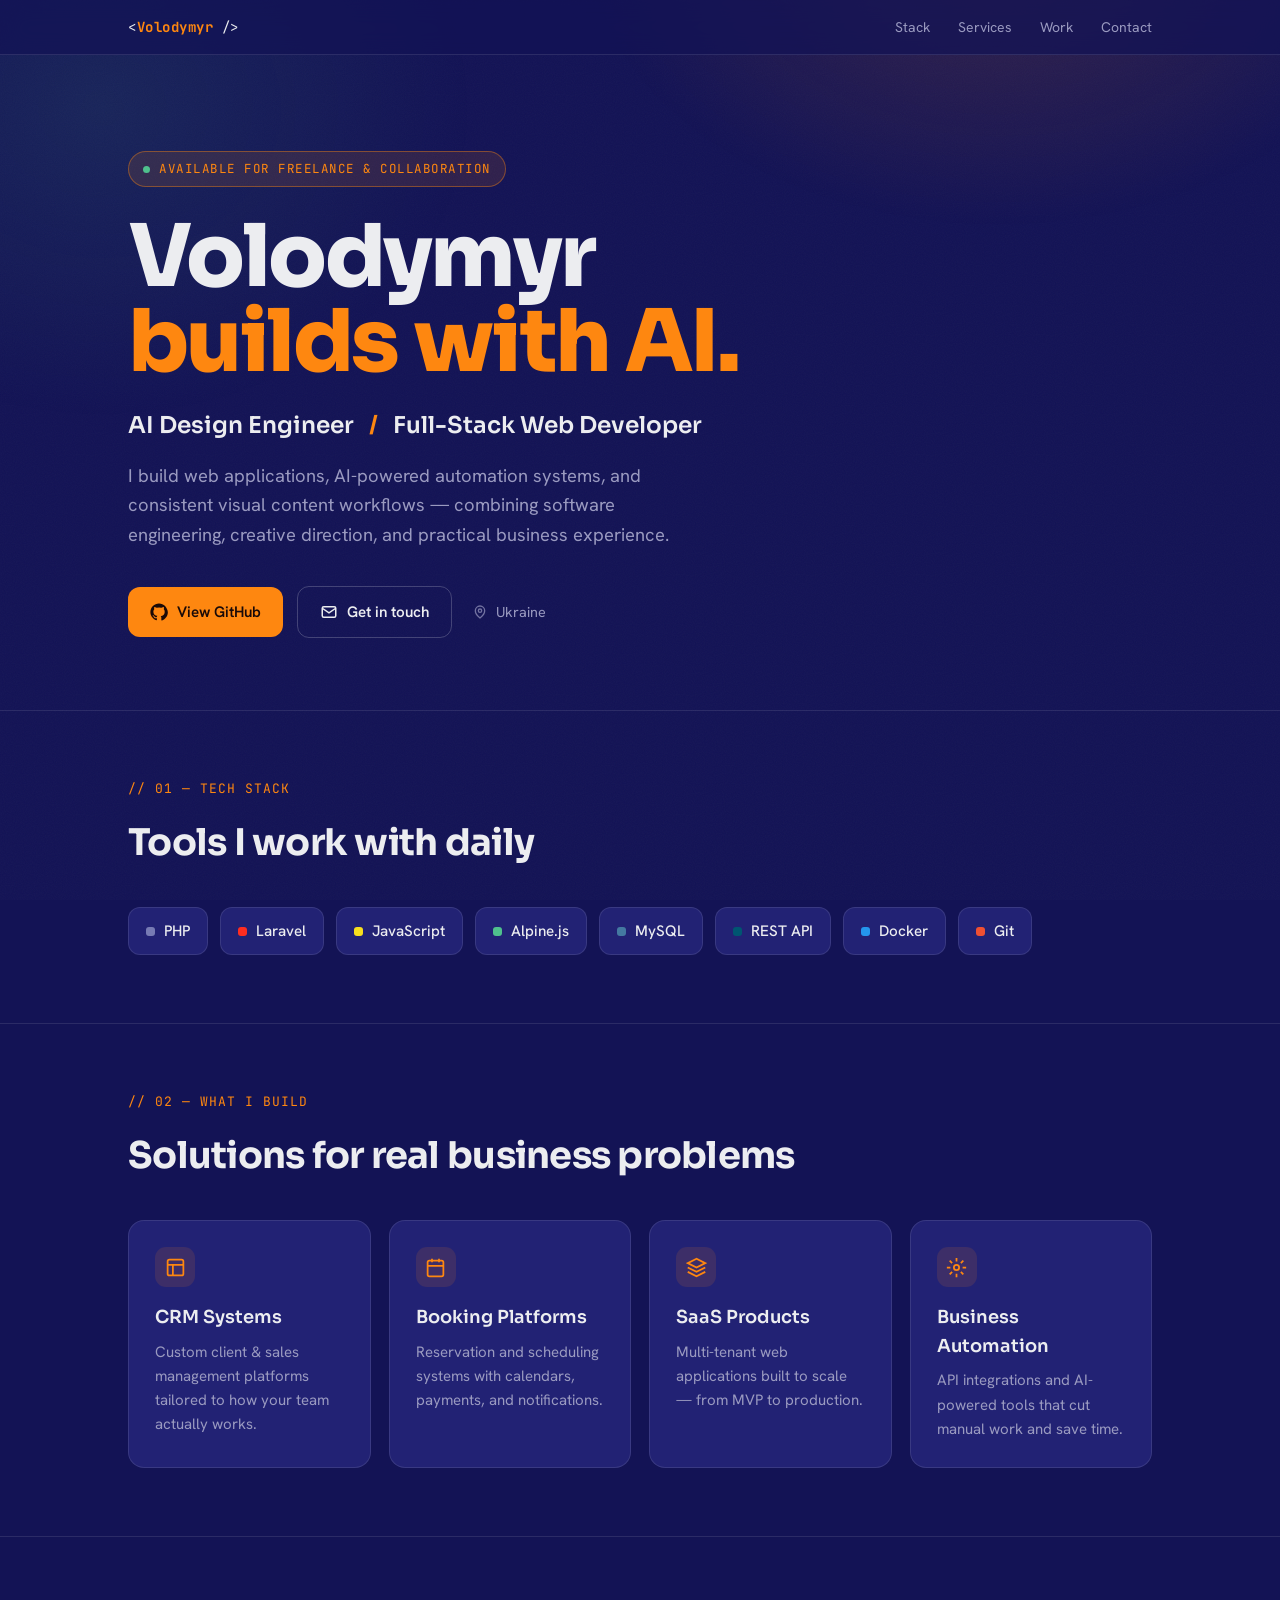
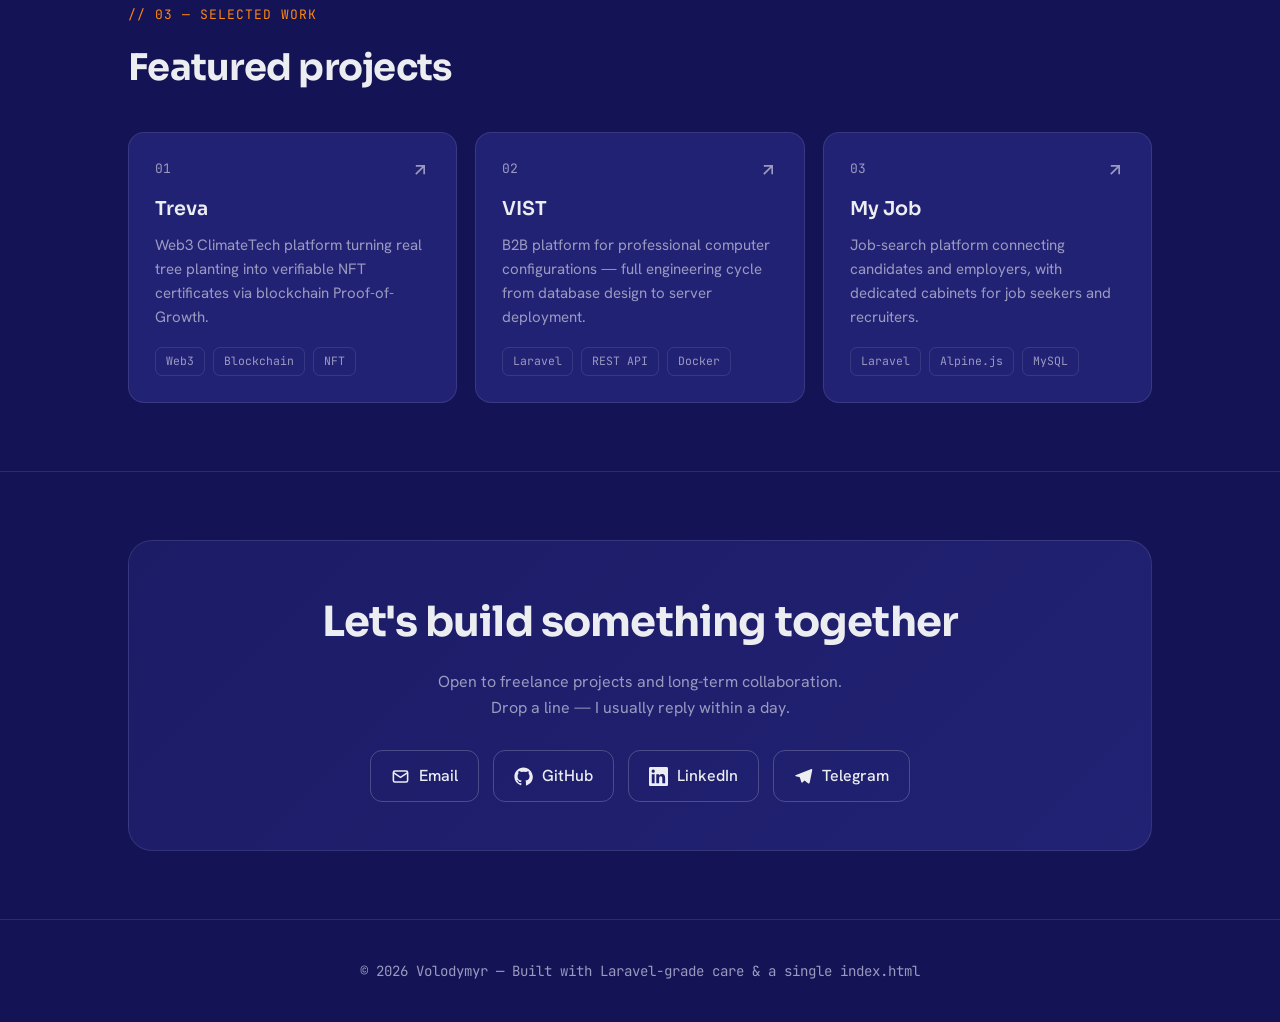
==== index.html @ 8422a194 "fix: replace GitHub and email placeholders in hero CTA Co-Authored-By: Claude Opus 5.5 <noreply@anth" ====
<!DOCTYPE html>
<html lang="en">
<head>
<meta charset="UTF-8" />
<meta name="viewport" content="width=device-width, initial-scale=1.0" />
<meta name='freelancehunt' content='3b744ae8a81d800'>
<title>Volodymyr — Full-Stack Web Developer</title>
<meta name="description" content="Full-Stack Web Developer specializing in Laravel & Alpine.js. I build CRM systems, booking platforms, SaaS products, and business automation tools." />
<link rel="preconnect" href="https://fonts.googleapis.com" />
<link rel="preconnect" href="https://fonts.gstatic.com" crossorigin />
<link href="https://fonts.googleapis.com/css2?family=Sora:wght@400;600;700;800&family=Hanken+Grotesk:wght@400;500;600&family=JetBrains+Mono:wght@400;500&display=swap" rel="stylesheet" />
<style>
  :root{
    --bg:#131355;
    --bg-soft:#1b1b66;
    --surface:#222274;
    --line:rgba(255,255,255,.10);
    --line-strong:rgba(255,255,255,.20);
    --text:#ecedf0;
    --muted:#9a9ac0;
    --accent:#fe8710;
    --accent-soft:rgba(254,135,16,.12);
    --vue:#4fc08d;
    --radius:16px;
    --maxw:1080px;
  }
  *{margin:0;padding:0;box-sizing:border-box}
  html{scroll-behavior:smooth}
  body{
    background:var(--bg);
    color:var(--text);
    font-family:"Hanken Grotesk",sans-serif;
    line-height:1.6;
    -webkit-font-smoothing:antialiased;
    overflow-x:hidden;
  }
  /* atmosphere */
  body::before{
    content:"";
    position:fixed;inset:0;z-index:-2;
    background:
      radial-gradient(700px 500px at 78% -8%, rgba(254,135,16,.16), transparent 60%),
      radial-gradient(620px 520px at 8% 12%, rgba(79,192,141,.10), transparent 60%);
    pointer-events:none;
  }
  body::after{
    content:"";
    position:fixed;inset:0;z-index:-1;opacity:.035;pointer-events:none;
    background-image:url("data:image/svg+xml,%3Csvg xmlns='http://www.w3.org/2000/svg' width='120' height='120'%3E%3Cfilter id='n'%3E%3CfeTurbulence type='fractalNoise' baseFrequency='0.9' numOctaves='3'/%3E%3C/filter%3E%3Crect width='100%25' height='100%25' filter='url(%23n)'/%3E%3C/svg%3E");
  }
  a{color:inherit;text-decoration:none}
  .wrap{max-width:var(--maxw);margin:0 auto;padding:0 28px}
  .mono{font-family:"JetBrains Mono",monospace}

  /* NAV */
  nav{
    position:sticky;top:0;z-index:50;
    backdrop-filter:blur(12px);
    background:rgba(19,19,85,.72);
    border-bottom:1px solid var(--line);
  }
  .nav-inner{display:flex;align-items:center;justify-content:space-between;padding:16px 28px;max-width:var(--maxw);margin:0 auto}
  .logo{font-family:"JetBrains Mono",monospace;font-size:14px;letter-spacing:.5px}
  .logo b{color:var(--accent)}
  .nav-links{display:flex;gap:28px;font-size:14px}
  .nav-links a{color:var(--muted);transition:color .2s}
  .nav-links a:hover{color:var(--text)}
  @media(max-width:640px){.nav-links{display:none}}

  /* HERO */
  header{padding:96px 0 72px;position:relative}
  .eyebrow{
    display:inline-flex;align-items:center;gap:9px;
    font-family:"JetBrains Mono",monospace;font-size:12.5px;letter-spacing:.5px;
    color:var(--accent);background:var(--accent-soft);
    padding:7px 14px;border-radius:100px;border:1px solid rgba(254,135,16,.4);
    margin-bottom:28px;
  }
  .dot{width:7px;height:7px;border-radius:50%;background:var(--vue);box-shadow:0 0 0 0 rgba(79,192,141,.6);animation:pulse 2.2s infinite}
  @keyframes pulse{0%{box-shadow:0 0 0 0 rgba(79,192,141,.5)}70%{box-shadow:0 0 0 9px rgba(79,192,141,0)}100%{box-shadow:0 0 0 0 rgba(79,192,141,0)}}
  h1{
    font-family:"Sora",sans-serif;font-weight:800;
    font-size:clamp(2.8rem,8vw,5.4rem);
    line-height:.98;letter-spacing:-.03em;margin-bottom:22px;
  }
  h1 .accent{color:var(--accent)}
  .role{font-family:"Sora",sans-serif;font-weight:600;font-size:clamp(1.05rem,2.4vw,1.45rem);color:var(--text);margin-bottom:18px}
  .role .sep{color:var(--accent);margin:0 10px}
  .lead{font-size:clamp(1rem,2vw,1.15rem);color:var(--muted);max-width:560px;margin-bottom:36px}
  .cta{display:flex;flex-wrap:wrap;gap:14px;align-items:center}
  .btn{
    display:inline-flex;align-items:center;gap:9px;
    font-weight:600;font-size:.95rem;padding:13px 22px;border-radius:12px;
    transition:transform .18s ease, background .2s, border-color .2s;
  }
  .btn svg{width:18px;height:18px}
  .btn-primary{background:var(--accent);color:#1a0a08}
  .btn-primary:hover{transform:translateY(-2px)}
  .btn-ghost{border:1px solid var(--line-strong);color:var(--text)}
  .btn-ghost:hover{border-color:var(--accent);color:var(--accent);transform:translateY(-2px)}
  .meta-chip{display:inline-flex;align-items:center;gap:8px;color:var(--muted);font-size:.9rem;margin-left:6px}
  .meta-chip svg{width:16px;height:16px;opacity:.7}

  /* SECTIONS */
  section{padding:68px 0;border-top:1px solid var(--line)}
  .sec-label{font-family:"JetBrains Mono",monospace;font-size:13px;color:var(--accent);letter-spacing:1px;margin-bottom:14px}
  .sec-title{font-family:"Sora",sans-serif;font-weight:700;font-size:clamp(1.6rem,4vw,2.3rem);letter-spacing:-.02em;margin-bottom:34px}

  /* STACK */
  .stack{display:flex;flex-wrap:wrap;gap:12px}
  .chip{
    display:inline-flex;align-items:center;gap:9px;
    background:var(--surface);border:1px solid var(--line);
    padding:11px 17px;border-radius:12px;font-size:.95rem;font-weight:500;
    transition:transform .18s, border-color .2s, background .2s;
  }
  .chip:hover{transform:translateY(-3px);border-color:var(--line-strong);background:var(--bg-soft)}
  .chip .swatch{width:9px;height:9px;border-radius:3px}

  /* WHAT I BUILD */
  .grid{display:grid;grid-template-columns:repeat(auto-fit,minmax(240px,1fr));gap:18px}
  .card{
    background:var(--surface);border:1px solid var(--line);border-radius:var(--radius);
    padding:26px;transition:transform .2s, border-color .2s;position:relative;overflow:hidden;
  }
  .card:hover{transform:translateY(-4px);border-color:var(--line-strong)}
  .card .ico{width:40px;height:40px;border-radius:11px;background:var(--accent-soft);display:flex;align-items:center;justify-content:center;margin-bottom:16px}
  .card .ico svg{width:21px;height:21px;color:var(--accent)}
  .card h3{font-family:"Sora",sans-serif;font-size:1.12rem;font-weight:600;margin-bottom:8px}
  .card p{color:var(--muted);font-size:.94rem}

  /* PROJECTS */
  .proj{
    display:block;background:var(--surface);border:1px solid var(--line);
    border-radius:var(--radius);padding:26px;transition:transform .2s,border-color .2s;
  }
  .proj:hover{transform:translateY(-4px);border-color:var(--accent)}
  .proj-top{display:flex;align-items:center;justify-content:space-between;margin-bottom:14px}
  .proj-top .num{font-family:"JetBrains Mono",monospace;font-size:13px;color:var(--muted)}
  .proj-top .arrow{color:var(--muted);transition:color .2s,transform .2s}
  .proj:hover .arrow{color:var(--accent);transform:translate(3px,-3px)}
  .proj h3{font-family:"Sora",sans-serif;font-size:1.2rem;font-weight:600;margin-bottom:8px}
  .proj p{color:var(--muted);font-size:.94rem;margin-bottom:18px}
  .tags{display:flex;flex-wrap:wrap;gap:8px}
  .tag{font-family:"JetBrains Mono",monospace;font-size:11.5px;color:var(--muted);border:1px solid var(--line);padding:4px 10px;border-radius:7px}

  /* CONTACT */
  .contact-box{
    background:linear-gradient(135deg,var(--bg-soft),var(--surface));
    border:1px solid var(--line);border-radius:24px;padding:48px;text-align:center;
  }
  .contact-box h2{font-family:"Sora",sans-serif;font-weight:700;font-size:clamp(1.6rem,5vw,2.6rem);letter-spacing:-.02em;margin-bottom:14px}
  .contact-box p{color:var(--muted);max-width:440px;margin:0 auto 30px}
  .socials{display:flex;flex-wrap:wrap;gap:14px;justify-content:center}
  .soc{
    display:inline-flex;align-items:center;gap:9px;
    border:1px solid var(--line-strong);padding:12px 20px;border-radius:12px;
    font-weight:500;transition:transform .18s,border-color .2s,color .2s;
  }
  .soc svg{width:19px;height:19px}
  .soc:hover{transform:translateY(-2px);border-color:var(--accent);color:var(--accent)}

  footer{padding:40px 0;border-top:1px solid var(--line);text-align:center;color:var(--muted);font-size:.88rem}
  footer .mono{color:var(--muted)}

  /* reveal animation */
  .reveal{opacity:0;transform:translateY(22px);animation:rise .7s cubic-bezier(.2,.7,.2,1) forwards}
  @keyframes rise{to{opacity:1;transform:none}}
  .d1{animation-delay:.05s}.d2{animation-delay:.15s}.d3{animation-delay:.25s}.d4{animation-delay:.35s}.d5{animation-delay:.45s}.d6{animation-delay:.55s}
</style>
</head>
<body>

<nav>
  <div class="nav-inner">
    <a href="#" class="logo">&lt;<b>Volodymyr</b> /&gt;</a>
    <div class="nav-links">
      <a href="#stack">Stack</a>
      <a href="#build">Services</a>
      <a href="#work">Work</a>
      <a href="#contact">Contact</a>
    </div>
  </div>
</nav>

<header>
  <div class="wrap">
    <span class="eyebrow reveal d1"><span class="dot"></span> AVAILABLE FOR FREELANCE & COLLABORATION</span>
    <h1 class="reveal d2">Volodymyr<br><span class="accent">builds with AI.</span></h1>
    <p class="role reveal d3">AI Design Engineer <span class="sep">/</span> Full-Stack Web Developer</p>
    <p class="lead reveal d4">I build web applications, AI-powered automation systems, and consistent visual content workflows — combining software engineering, creative direction, and practical business experience.</p>
    <div class="cta reveal d5">
      <a href="https://github.com/vsukhovoi" class="btn btn-primary" target="_blank" rel="noopener">
        <svg viewBox="0 0 24 24" fill="currentColor"><path d="M12 .5C5.7.5.5 5.7.5 12c0 5.1 3.3 9.4 7.9 10.9.6.1.8-.2.8-.6v-2c-3.2.7-3.9-1.4-3.9-1.4-.5-1.3-1.3-1.7-1.3-1.7-1.1-.7.1-.7.1-.7 1.1.1 1.7 1.2 1.7 1.2 1 1.8 2.7 1.3 3.3 1 .1-.7.4-1.3.7-1.6-2.6-.3-5.3-1.3-5.3-5.7 0-1.3.5-2.3 1.2-3.1-.1-.3-.5-1.5.1-3.1 0 0 1-.3 3.3 1.2a11.4 11.4 0 0 1 6 0C17.3 5 18.3 5.3 18.3 5.3c.6 1.6.2 2.8.1 3.1.8.8 1.2 1.8 1.2 3.1 0 4.4-2.7 5.4-5.3 5.7.4.4.8 1.1.8 2.2v3.3c0 .4.2.7.8.6 4.6-1.5 7.9-5.8 7.9-10.9C23.5 5.7 18.3.5 12 .5z"/></svg>
        View GitHub
      </a>
      <a href="mailto:volodymyrsukhovoi@gmail.com" class="btn btn-ghost">
        <svg viewBox="0 0 24 24" fill="none" stroke="currentColor" stroke-width="2"><rect x="3" y="5" width="18" height="14" rx="2"/><path d="m3 7 9 6 9-6"/></svg>
        Get in touch
      </a>
      <span class="meta-chip">
        <svg viewBox="0 0 24 24" fill="none" stroke="currentColor" stroke-width="2"><path d="M12 21s-7-5.7-7-11a7 7 0 0 1 14 0c0 5.3-7 11-7 11z"/><circle cx="12" cy="10" r="2.5"/></svg>
        Ukraine
      </span>
    </div>
  </div>
</header>

<section id="stack">
  <div class="wrap">
    <div class="sec-label">// 01 — TECH STACK</div>
    <h2 class="sec-title">Tools I work with daily</h2>
    <div class="stack">
      <span class="chip"><span class="swatch" style="background:#777BB4"></span>PHP</span>
      <span class="chip"><span class="swatch" style="background:#FF2D20"></span>Laravel</span>
      <span class="chip"><span class="swatch" style="background:#F7DF1E"></span>JavaScript</span>
      <span class="chip"><span class="swatch" style="background:#4FC08D"></span>Alpine.js</span>
      <span class="chip"><span class="swatch" style="background:#4479A1"></span>MySQL</span>
      <span class="chip"><span class="swatch" style="background:#005571"></span>REST API</span>
      <span class="chip"><span class="swatch" style="background:#2496ED"></span>Docker</span>
      <span class="chip"><span class="swatch" style="background:#F05032"></span>Git</span>
    </div>
  </div>
</section>

<section id="build">
  <div class="wrap">
    <div class="sec-label">// 02 — WHAT I BUILD</div>
    <h2 class="sec-title">Solutions for real business problems</h2>
    <div class="grid">
      <div class="card">
        <div class="ico"><svg viewBox="0 0 24 24" fill="none" stroke="currentColor" stroke-width="2"><rect x="3" y="3" width="18" height="18" rx="2"/><path d="M3 9h18M9 21V9"/></svg></div>
        <h3>CRM Systems</h3>
        <p>Custom client &amp; sales management platforms tailored to how your team actually works.</p>
      </div>
      <div class="card">
        <div class="ico"><svg viewBox="0 0 24 24" fill="none" stroke="currentColor" stroke-width="2"><rect x="3" y="4" width="18" height="18" rx="2"/><path d="M16 2v4M8 2v4M3 10h18"/></svg></div>
        <h3>Booking Platforms</h3>
        <p>Reservation and scheduling systems with calendars, payments, and notifications.</p>
      </div>
      <div class="card">
        <div class="ico"><svg viewBox="0 0 24 24" fill="none" stroke="currentColor" stroke-width="2"><path d="M12 2 2 7l10 5 10-5-10-5zM2 17l10 5 10-5M2 12l10 5 10-5"/></svg></div>
        <h3>SaaS Products</h3>
        <p>Multi-tenant web applications built to scale — from MVP to production.</p>
      </div>
      <div class="card">
        <div class="ico"><svg viewBox="0 0 24 24" fill="none" stroke="currentColor" stroke-width="2"><circle cx="12" cy="12" r="3"/><path d="M12 1v4M12 19v4M4.2 4.2l2.8 2.8M17 17l2.8 2.8M1 12h4M19 12h4M4.2 19.8 7 17M17 7l2.8-2.8"/></svg></div>
        <h3>Business Automation</h3>
        <p>API integrations and AI-powered tools that cut manual work and save time.</p>
      </div>
    </div>
  </div>
</section>

<section id="work">
  <div class="wrap">
    <div class="sec-label">// 03 — SELECTED WORK</div>
    <h2 class="sec-title">Featured projects</h2>
    <div class="grid">
      <a href="https://www.trevaproject.com/" class="proj" target="_blank" rel="noopener">
        <div class="proj-top">
          <span class="num">01</span>
          <svg class="arrow" viewBox="0 0 24 24" width="20" height="20" fill="none" stroke="currentColor" stroke-width="2"><path d="M7 17 17 7M7 7h10v10"/></svg>
        </div>
        <h3>Treva</h3>
        <p>Web3 ClimateTech platform turning real tree planting into verifiable NFT certificates via blockchain Proof-of-Growth.</p>
        <div class="tags"><span class="tag">Web3</span><span class="tag">Blockchain</span><span class="tag">NFT</span></div>
      </a>
      <a href="https://vist.net.ua/" class="proj" target="_blank" rel="noopener">
        <div class="proj-top">
          <span class="num">02</span>
          <svg class="arrow" viewBox="0 0 24 24" width="20" height="20" fill="none" stroke="currentColor" stroke-width="2"><path d="M7 17 17 7M7 7h10v10"/></svg>
        </div>
        <h3>VIST</h3>
        <p>B2B platform for professional computer configurations — full engineering cycle from database design to server deployment.</p>
        <div class="tags"><span class="tag">Laravel</span><span class="tag">REST API</span><span class="tag">Docker</span></div>
      </a>
      <a href="https://myjob.co.ua/" class="proj" target="_blank" rel="noopener">
        <div class="proj-top">
          <span class="num">03</span>
          <svg class="arrow" viewBox="0 0 24 24" width="20" height="20" fill="none" stroke="currentColor" stroke-width="2"><path d="M7 17 17 7M7 7h10v10"/></svg>
        </div>
        <h3>My Job</h3>
        <p>Job-search platform connecting candidates and employers, with dedicated cabinets for job seekers and recruiters.</p>
        <div class="tags"><span class="tag">Laravel</span><span class="tag">Alpine.js</span><span class="tag">MySQL</span></div>
      </a>
    </div>
  </div>
</section>

<section id="contact">
  <div class="wrap">
    <div class="contact-box">
      <h2>Let's build something together</h2>
      <p>Open to freelance projects and long-term collaboration. Drop a line — I usually reply within a day.</p>
      <div class="socials">
        <a href="mailto:volodymyrsukhovoi@gmail.com" class="soc">
          <svg viewBox="0 0 24 24" fill="none" stroke="currentColor" stroke-width="2"><rect x="3" y="5" width="18" height="14" rx="2"/><path d="m3 7 9 6 9-6"/></svg> Email
        </a>
        <a href="https://github.com/vsukhovoi" class="soc" target="_blank" rel="noopener">
          <svg viewBox="0 0 24 24" fill="currentColor"><path d="M12 .5C5.7.5.5 5.7.5 12c0 5.1 3.3 9.4 7.9 10.9.6.1.8-.2.8-.6v-2c-3.2.7-3.9-1.4-3.9-1.4-.5-1.3-1.3-1.7-1.3-1.7-1.1-.7.1-.7.1-.7 1.1.1 1.7 1.2 1.7 1.2 1 1.8 2.7 1.3 3.3 1 .1-.7.4-1.3.7-1.6-2.6-.3-5.3-1.3-5.3-5.7 0-1.3.5-2.3 1.2-3.1-.1-.3-.5-1.5.1-3.1 0 0 1-.3 3.3 1.2a11.4 11.4 0 0 1 6 0C17.3 5 18.3 5.3 18.3 5.3c.6 1.6.2 2.8.1 3.1.8.8 1.2 1.8 1.2 3.1 0 4.4-2.7 5.4-5.3 5.7.4.4.8 1.1.8 2.2v3.3c0 .4.2.7.8.6 4.6-1.5 7.9-5.8 7.9-10.9C23.5 5.7 18.3.5 12 .5z"/></svg> GitHub
        </a>
        <a href="https://linkedin.com/in/volodymyr-sukhovoi" class="soc" target="_blank" rel="noopener">
          <svg viewBox="0 0 24 24" fill="currentColor"><path d="M20.4 20.4h-3.6v-5.6c0-1.3 0-3-1.9-3s-2.1 1.4-2.1 2.9v5.7H9.2V9h3.4v1.6h.1c.5-.9 1.6-1.9 3.4-1.9 3.6 0 4.3 2.4 4.3 5.5v6.2zM5.3 7.4a2.1 2.1 0 1 1 0-4.2 2.1 2.1 0 0 1 0 4.2zm1.8 13H3.5V9h3.6v11.4zM22.2 0H1.8C.8 0 0 .8 0 1.7v20.6c0 .9.8 1.7 1.8 1.7h20.4c1 0 1.8-.8 1.8-1.7V1.7c0-.9-.8-1.7-1.8-1.7z"/></svg> LinkedIn
        </a>
        <a href="https://t.me/vsukhovoi" class="soc" target="_blank" rel="noopener">
          <svg viewBox="0 0 24 24" fill="currentColor"><path d="M22 2.5 2.6 10c-1.3.5-1.3 1.3-.2 1.6l4.9 1.5 1.9 5.8c.2.7.4 1 .9 1 .4 0 .6-.2.9-.5l2.3-2.2 4.8 3.5c.9.5 1.5.2 1.7-.8L23 4c.3-1.3-.5-1.9-1-1.5z"/></svg> Telegram
        </a>
      </div>
    </div>
  </div>
</section>

<footer>
  <div class="wrap">
    <span class="mono">© <span id="year"></span> Volodymyr — Built with Laravel-grade care &amp; a single index.html</span>
  </div>
</footer>

<script>
  document.getElementById("year").textContent = new Date().getFullYear();
  // gentle reveal on scroll for sections
  const io = new IntersectionObserver((entries)=>{
    entries.forEach(e=>{ if(e.isIntersecting){ e.target.style.animation="rise .7s cubic-bezier(.2,.7,.2,1) forwards"; io.unobserve(e.target); } });
  },{threshold:.12});
  document.querySelectorAll("section .sec-title, .card, .proj, .chip, .contact-box").forEach(el=>{
    el.style.opacity="0"; el.style.transform="translateY(22px)"; io.observe(el);
  });
</script>
</body>
</html>
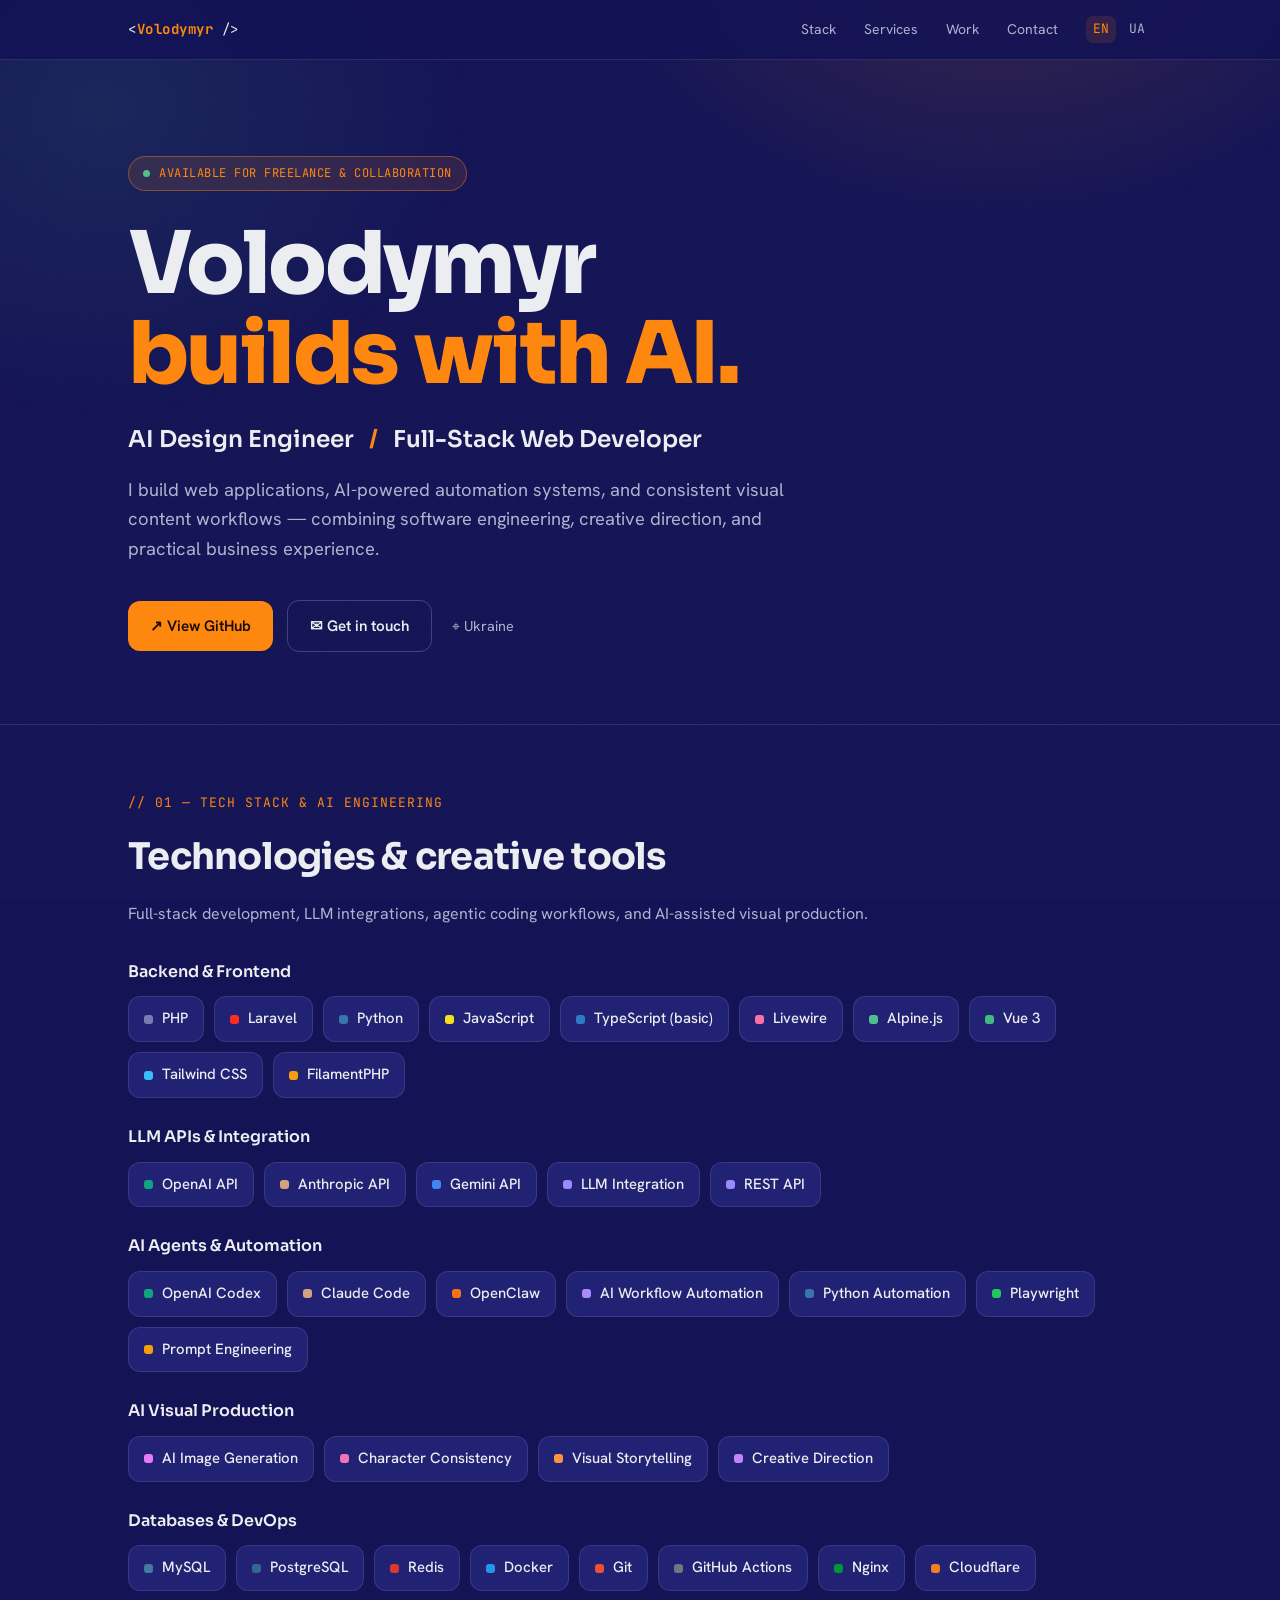
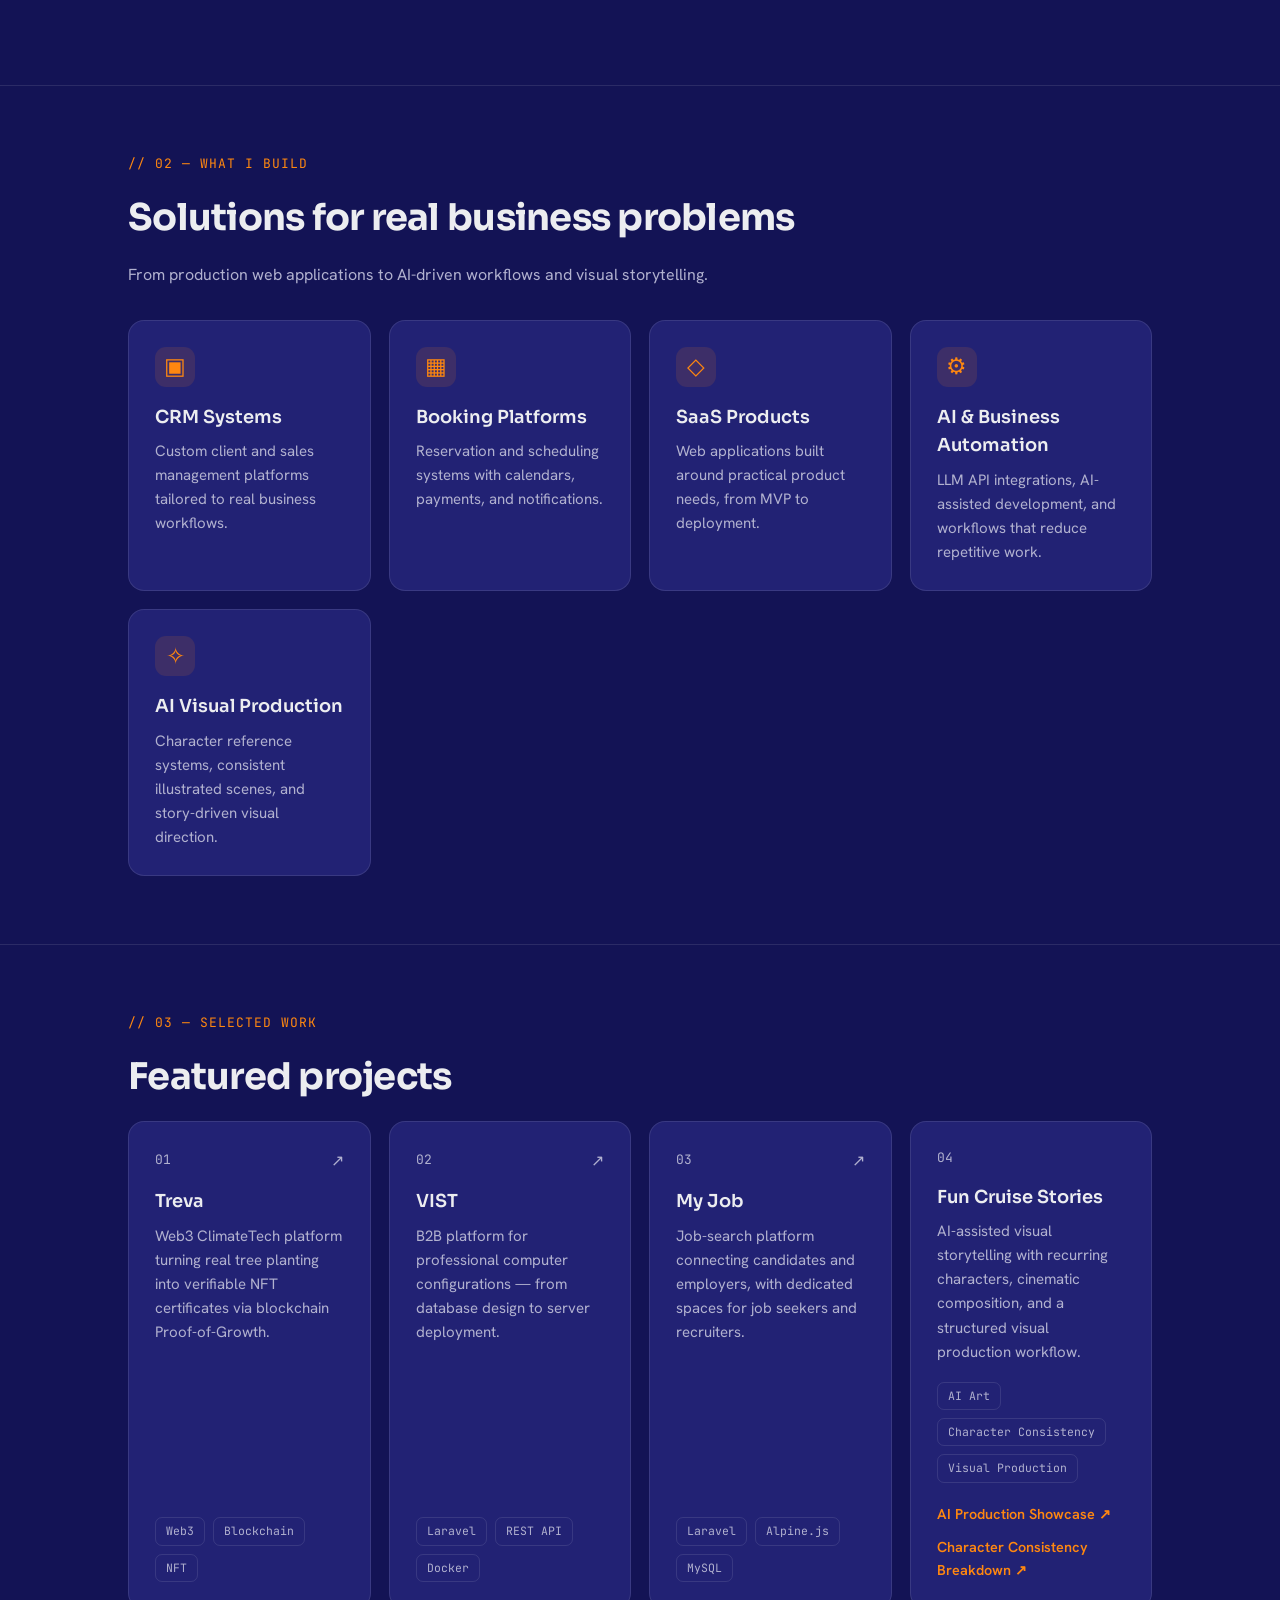
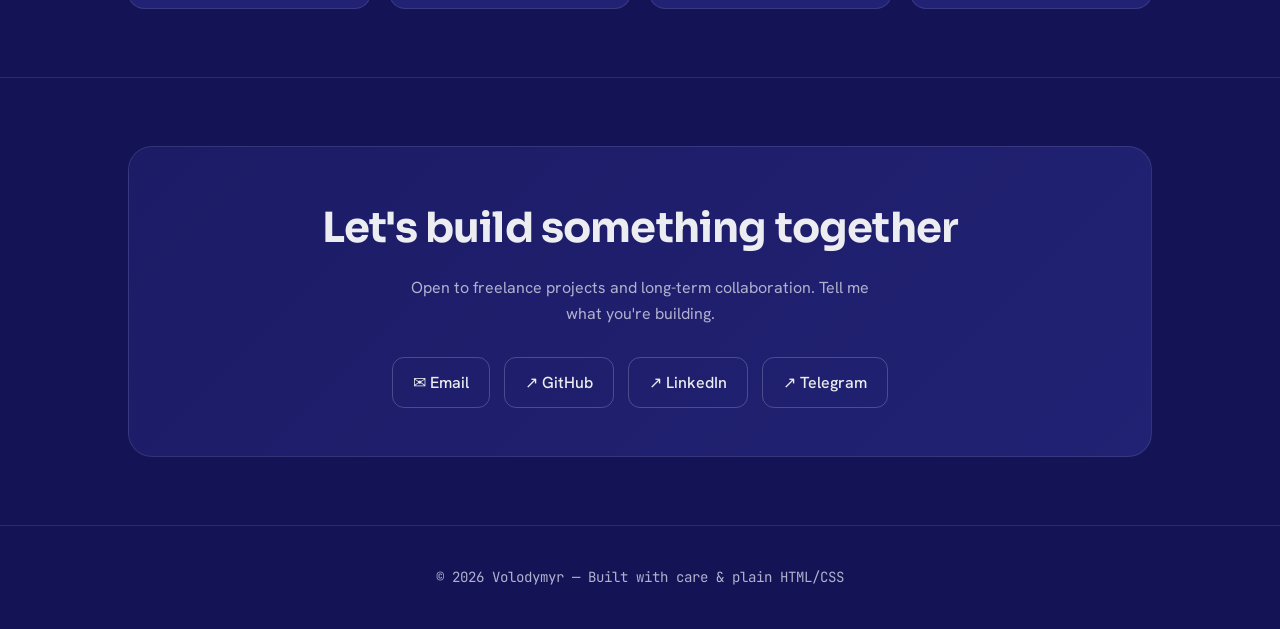
==== commit d11545d3: "feat: add Ukrainian version and expand AI stack - New stack groups, AI visual production card, Fun C" ====
--- a/index.html
+++ b/index.html
@@ -3,329 +3,59 @@
 <head>
 <meta charset="UTF-8" />
 <meta name="viewport" content="width=device-width, initial-scale=1.0" />
-<meta name='freelancehunt' content='3b744ae8a81d800'>
-<title>Volodymyr — Full-Stack Web Developer</title>
-<meta name="description" content="Full-Stack Web Developer specializing in Laravel & Alpine.js. I build CRM systems, booking platforms, SaaS products, and business automation tools." />
+<meta name="freelancehunt" content="3b744ae8a81d800" />
+<meta name="description" content="Volodymyr Sukhovoi — AI Design Engineer and Full-Stack Web Developer. Laravel, Python, AI agents, automation, and visual production." />
+<title>Volodymyr — AI Design Engineer / Full-Stack Web Developer</title>
+<link rel="canonical" href="https://vsukhovoi.github.io/" />
+<link rel="alternate" hreflang="en" href="https://vsukhovoi.github.io/" />
+<link rel="alternate" hreflang="uk" href="https://vsukhovoi.github.io/ua/" />
+<link rel="alternate" hreflang="x-default" href="https://vsukhovoi.github.io/" />
 <link rel="preconnect" href="https://fonts.googleapis.com" />
 <link rel="preconnect" href="https://fonts.gstatic.com" crossorigin />
 <link href="https://fonts.googleapis.com/css2?family=Sora:wght@400;600;700;800&family=Hanken+Grotesk:wght@400;500;600&family=JetBrains+Mono:wght@400;500&display=swap" rel="stylesheet" />
-<style>
-  :root{
-    --bg:#131355;
-    --bg-soft:#1b1b66;
-    --surface:#222274;
-    --line:rgba(255,255,255,.10);
-    --line-strong:rgba(255,255,255,.20);
-    --text:#ecedf0;
-    --muted:#9a9ac0;
-    --accent:#fe8710;
-    --accent-soft:rgba(254,135,16,.12);
-    --vue:#4fc08d;
-    --radius:16px;
-    --maxw:1080px;
-  }
-  *{margin:0;padding:0;box-sizing:border-box}
-  html{scroll-behavior:smooth}
-  body{
-    background:var(--bg);
-    color:var(--text);
-    font-family:"Hanken Grotesk",sans-serif;
-    line-height:1.6;
-    -webkit-font-smoothing:antialiased;
-    overflow-x:hidden;
-  }
-  /* atmosphere */
-  body::before{
-    content:"";
-    position:fixed;inset:0;z-index:-2;
-    background:
-      radial-gradient(700px 500px at 78% -8%, rgba(254,135,16,.16), transparent 60%),
-      radial-gradient(620px 520px at 8% 12%, rgba(79,192,141,.10), transparent 60%);
-    pointer-events:none;
-  }
-  body::after{
-    content:"";
-    position:fixed;inset:0;z-index:-1;opacity:.035;pointer-events:none;
-    background-image:url("data:image/svg+xml,%3Csvg xmlns='http://www.w3.org/2000/svg' width='120' height='120'%3E%3Cfilter id='n'%3E%3CfeTurbulence type='fractalNoise' baseFrequency='0.9' numOctaves='3'/%3E%3C/filter%3E%3Crect width='100%25' height='100%25' filter='url(%23n)'/%3E%3C/svg%3E");
-  }
-  a{color:inherit;text-decoration:none}
-  .wrap{max-width:var(--maxw);margin:0 auto;padding:0 28px}
-  .mono{font-family:"JetBrains Mono",monospace}
-
-  /* NAV */
-  nav{
-    position:sticky;top:0;z-index:50;
-    backdrop-filter:blur(12px);
-    background:rgba(19,19,85,.72);
-    border-bottom:1px solid var(--line);
-  }
-  .nav-inner{display:flex;align-items:center;justify-content:space-between;padding:16px 28px;max-width:var(--maxw);margin:0 auto}
-  .logo{font-family:"JetBrains Mono",monospace;font-size:14px;letter-spacing:.5px}
-  .logo b{color:var(--accent)}
-  .nav-links{display:flex;gap:28px;font-size:14px}
-  .nav-links a{color:var(--muted);transition:color .2s}
-  .nav-links a:hover{color:var(--text)}
-  @media(max-width:640px){.nav-links{display:none}}
-
-  /* HERO */
-  header{padding:96px 0 72px;position:relative}
-  .eyebrow{
-    display:inline-flex;align-items:center;gap:9px;
-    font-family:"JetBrains Mono",monospace;font-size:12.5px;letter-spacing:.5px;
-    color:var(--accent);background:var(--accent-soft);
-    padding:7px 14px;border-radius:100px;border:1px solid rgba(254,135,16,.4);
-    margin-bottom:28px;
-  }
-  .dot{width:7px;height:7px;border-radius:50%;background:var(--vue);box-shadow:0 0 0 0 rgba(79,192,141,.6);animation:pulse 2.2s infinite}
-  @keyframes pulse{0%{box-shadow:0 0 0 0 rgba(79,192,141,.5)}70%{box-shadow:0 0 0 9px rgba(79,192,141,0)}100%{box-shadow:0 0 0 0 rgba(79,192,141,0)}}
-  h1{
-    font-family:"Sora",sans-serif;font-weight:800;
-    font-size:clamp(2.8rem,8vw,5.4rem);
-    line-height:.98;letter-spacing:-.03em;margin-bottom:22px;
-  }
-  h1 .accent{color:var(--accent)}
-  .role{font-family:"Sora",sans-serif;font-weight:600;font-size:clamp(1.05rem,2.4vw,1.45rem);color:var(--text);margin-bottom:18px}
-  .role .sep{color:var(--accent);margin:0 10px}
-  .lead{font-size:clamp(1rem,2vw,1.15rem);color:var(--muted);max-width:560px;margin-bottom:36px}
-  .cta{display:flex;flex-wrap:wrap;gap:14px;align-items:center}
-  .btn{
-    display:inline-flex;align-items:center;gap:9px;
-    font-weight:600;font-size:.95rem;padding:13px 22px;border-radius:12px;
-    transition:transform .18s ease, background .2s, border-color .2s;
-  }
-  .btn svg{width:18px;height:18px}
-  .btn-primary{background:var(--accent);color:#1a0a08}
-  .btn-primary:hover{transform:translateY(-2px)}
-  .btn-ghost{border:1px solid var(--line-strong);color:var(--text)}
-  .btn-ghost:hover{border-color:var(--accent);color:var(--accent);transform:translateY(-2px)}
-  .meta-chip{display:inline-flex;align-items:center;gap:8px;color:var(--muted);font-size:.9rem;margin-left:6px}
-  .meta-chip svg{width:16px;height:16px;opacity:.7}
-
-  /* SECTIONS */
-  section{padding:68px 0;border-top:1px solid var(--line)}
-  .sec-label{font-family:"JetBrains Mono",monospace;font-size:13px;color:var(--accent);letter-spacing:1px;margin-bottom:14px}
-  .sec-title{font-family:"Sora",sans-serif;font-weight:700;font-size:clamp(1.6rem,4vw,2.3rem);letter-spacing:-.02em;margin-bottom:34px}
-
-  /* STACK */
-  .stack{display:flex;flex-wrap:wrap;gap:12px}
-  .chip{
-    display:inline-flex;align-items:center;gap:9px;
-    background:var(--surface);border:1px solid var(--line);
-    padding:11px 17px;border-radius:12px;font-size:.95rem;font-weight:500;
-    transition:transform .18s, border-color .2s, background .2s;
-  }
-  .chip:hover{transform:translateY(-3px);border-color:var(--line-strong);background:var(--bg-soft)}
-  .chip .swatch{width:9px;height:9px;border-radius:3px}
-
-  /* WHAT I BUILD */
-  .grid{display:grid;grid-template-columns:repeat(auto-fit,minmax(240px,1fr));gap:18px}
-  .card{
-    background:var(--surface);border:1px solid var(--line);border-radius:var(--radius);
-    padding:26px;transition:transform .2s, border-color .2s;position:relative;overflow:hidden;
-  }
-  .card:hover{transform:translateY(-4px);border-color:var(--line-strong)}
-  .card .ico{width:40px;height:40px;border-radius:11px;background:var(--accent-soft);display:flex;align-items:center;justify-content:center;margin-bottom:16px}
-  .card .ico svg{width:21px;height:21px;color:var(--accent)}
-  .card h3{font-family:"Sora",sans-serif;font-size:1.12rem;font-weight:600;margin-bottom:8px}
-  .card p{color:var(--muted);font-size:.94rem}
-
-  /* PROJECTS */
-  .proj{
-    display:block;background:var(--surface);border:1px solid var(--line);
-    border-radius:var(--radius);padding:26px;transition:transform .2s,border-color .2s;
-  }
-  .proj:hover{transform:translateY(-4px);border-color:var(--accent)}
-  .proj-top{display:flex;align-items:center;justify-content:space-between;margin-bottom:14px}
-  .proj-top .num{font-family:"JetBrains Mono",monospace;font-size:13px;color:var(--muted)}
-  .proj-top .arrow{color:var(--muted);transition:color .2s,transform .2s}
-  .proj:hover .arrow{color:var(--accent);transform:translate(3px,-3px)}
-  .proj h3{font-family:"Sora",sans-serif;font-size:1.2rem;font-weight:600;margin-bottom:8px}
-  .proj p{color:var(--muted);font-size:.94rem;margin-bottom:18px}
-  .tags{display:flex;flex-wrap:wrap;gap:8px}
-  .tag{font-family:"JetBrains Mono",monospace;font-size:11.5px;color:var(--muted);border:1px solid var(--line);padding:4px 10px;border-radius:7px}
-
-  /* CONTACT */
-  .contact-box{
-    background:linear-gradient(135deg,var(--bg-soft),var(--surface));
-    border:1px solid var(--line);border-radius:24px;padding:48px;text-align:center;
-  }
-  .contact-box h2{font-family:"Sora",sans-serif;font-weight:700;font-size:clamp(1.6rem,5vw,2.6rem);letter-spacing:-.02em;margin-bottom:14px}
-  .contact-box p{color:var(--muted);max-width:440px;margin:0 auto 30px}
-  .socials{display:flex;flex-wrap:wrap;gap:14px;justify-content:center}
-  .soc{
-    display:inline-flex;align-items:center;gap:9px;
-    border:1px solid var(--line-strong);padding:12px 20px;border-radius:12px;
-    font-weight:500;transition:transform .18s,border-color .2s,color .2s;
-  }
-  .soc svg{width:19px;height:19px}
-  .soc:hover{transform:translateY(-2px);border-color:var(--accent);color:var(--accent)}
-
-  footer{padding:40px 0;border-top:1px solid var(--line);text-align:center;color:var(--muted);font-size:.88rem}
-  footer .mono{color:var(--muted)}
-
-  /* reveal animation */
-  .reveal{opacity:0;transform:translateY(22px);animation:rise .7s cubic-bezier(.2,.7,.2,1) forwards}
-  @keyframes rise{to{opacity:1;transform:none}}
-  .d1{animation-delay:.05s}.d2{animation-delay:.15s}.d3{animation-delay:.25s}.d4{animation-delay:.35s}.d5{animation-delay:.45s}.d6{animation-delay:.55s}
-</style>
+<link rel="stylesheet" href="style.css" />
 </head>
 <body>
-
-<nav>
-  <div class="nav-inner">
-    <a href="#" class="logo">&lt;<b>Volodymyr</b> /&gt;</a>
-    <div class="nav-links">
-      <a href="#stack">Stack</a>
-      <a href="#build">Services</a>
-      <a href="#work">Work</a>
-      <a href="#contact">Contact</a>
-    </div>
-  </div>
-</nav>
-
-<header>
-  <div class="wrap">
-    <span class="eyebrow reveal d1"><span class="dot"></span> AVAILABLE FOR FREELANCE & COLLABORATION</span>
-    <h1 class="reveal d2">Volodymyr<br><span class="accent">builds with AI.</span></h1>
-    <p class="role reveal d3">AI Design Engineer <span class="sep">/</span> Full-Stack Web Developer</p>
-    <p class="lead reveal d4">I build web applications, AI-powered automation systems, and consistent visual content workflows — combining software engineering, creative direction, and practical business experience.</p>
-    <div class="cta reveal d5">
-      <a href="https://github.com/vsukhovoi" class="btn btn-primary" target="_blank" rel="noopener">
-        <svg viewBox="0 0 24 24" fill="currentColor"><path d="M12 .5C5.7.5.5 5.7.5 12c0 5.1 3.3 9.4 7.9 10.9.6.1.8-.2.8-.6v-2c-3.2.7-3.9-1.4-3.9-1.4-.5-1.3-1.3-1.7-1.3-1.7-1.1-.7.1-.7.1-.7 1.1.1 1.7 1.2 1.7 1.2 1 1.8 2.7 1.3 3.3 1 .1-.7.4-1.3.7-1.6-2.6-.3-5.3-1.3-5.3-5.7 0-1.3.5-2.3 1.2-3.1-.1-.3-.5-1.5.1-3.1 0 0 1-.3 3.3 1.2a11.4 11.4 0 0 1 6 0C17.3 5 18.3 5.3 18.3 5.3c.6 1.6.2 2.8.1 3.1.8.8 1.2 1.8 1.2 3.1 0 4.4-2.7 5.4-5.3 5.7.4.4.8 1.1.8 2.2v3.3c0 .4.2.7.8.6 4.6-1.5 7.9-5.8 7.9-10.9C23.5 5.7 18.3.5 12 .5z"/></svg>
-        View GitHub
-      </a>
-      <a href="mailto:volodymyrsukhovoi@gmail.com" class="btn btn-ghost">
-        <svg viewBox="0 0 24 24" fill="none" stroke="currentColor" stroke-width="2"><rect x="3" y="5" width="18" height="14" rx="2"/><path d="m3 7 9 6 9-6"/></svg>
-        Get in touch
-      </a>
-      <span class="meta-chip">
-        <svg viewBox="0 0 24 24" fill="none" stroke="currentColor" stroke-width="2"><path d="M12 21s-7-5.7-7-11a7 7 0 0 1 14 0c0 5.3-7 11-7 11z"/><circle cx="12" cy="10" r="2.5"/></svg>
-        Ukraine
-      </span>
-    </div>
-  </div>
-</header>
-
-<section id="stack">
-  <div class="wrap">
-    <div class="sec-label">// 01 — TECH STACK</div>
-    <h2 class="sec-title">Tools I work with daily</h2>
-    <div class="stack">
-      <span class="chip"><span class="swatch" style="background:#777BB4"></span>PHP</span>
-      <span class="chip"><span class="swatch" style="background:#FF2D20"></span>Laravel</span>
-      <span class="chip"><span class="swatch" style="background:#F7DF1E"></span>JavaScript</span>
-      <span class="chip"><span class="swatch" style="background:#4FC08D"></span>Alpine.js</span>
-      <span class="chip"><span class="swatch" style="background:#4479A1"></span>MySQL</span>
-      <span class="chip"><span class="swatch" style="background:#005571"></span>REST API</span>
-      <span class="chip"><span class="swatch" style="background:#2496ED"></span>Docker</span>
-      <span class="chip"><span class="swatch" style="background:#F05032"></span>Git</span>
-    </div>
-  </div>
-</section>
-
-<section id="build">
-  <div class="wrap">
-    <div class="sec-label">// 02 — WHAT I BUILD</div>
-    <h2 class="sec-title">Solutions for real business problems</h2>
-    <div class="grid">
-      <div class="card">
-        <div class="ico"><svg viewBox="0 0 24 24" fill="none" stroke="currentColor" stroke-width="2"><rect x="3" y="3" width="18" height="18" rx="2"/><path d="M3 9h18M9 21V9"/></svg></div>
-        <h3>CRM Systems</h3>
-        <p>Custom client &amp; sales management platforms tailored to how your team actually works.</p>
-      </div>
-      <div class="card">
-        <div class="ico"><svg viewBox="0 0 24 24" fill="none" stroke="currentColor" stroke-width="2"><rect x="3" y="4" width="18" height="18" rx="2"/><path d="M16 2v4M8 2v4M3 10h18"/></svg></div>
-        <h3>Booking Platforms</h3>
-        <p>Reservation and scheduling systems with calendars, payments, and notifications.</p>
-      </div>
-      <div class="card">
-        <div class="ico"><svg viewBox="0 0 24 24" fill="none" stroke="currentColor" stroke-width="2"><path d="M12 2 2 7l10 5 10-5-10-5zM2 17l10 5 10-5M2 12l10 5 10-5"/></svg></div>
-        <h3>SaaS Products</h3>
-        <p>Multi-tenant web applications built to scale — from MVP to production.</p>
-      </div>
-      <div class="card">
-        <div class="ico"><svg viewBox="0 0 24 24" fill="none" stroke="currentColor" stroke-width="2"><circle cx="12" cy="12" r="3"/><path d="M12 1v4M12 19v4M4.2 4.2l2.8 2.8M17 17l2.8 2.8M1 12h4M19 12h4M4.2 19.8 7 17M17 7l2.8-2.8"/></svg></div>
-        <h3>Business Automation</h3>
-        <p>API integrations and AI-powered tools that cut manual work and save time.</p>
-      </div>
-    </div>
-  </div>
-</section>
-
-<section id="work">
-  <div class="wrap">
-    <div class="sec-label">// 03 — SELECTED WORK</div>
-    <h2 class="sec-title">Featured projects</h2>
-    <div class="grid">
-      <a href="https://www.trevaproject.com/" class="proj" target="_blank" rel="noopener">
-        <div class="proj-top">
-          <span class="num">01</span>
-          <svg class="arrow" viewBox="0 0 24 24" width="20" height="20" fill="none" stroke="currentColor" stroke-width="2"><path d="M7 17 17 7M7 7h10v10"/></svg>
-        </div>
-        <h3>Treva</h3>
-        <p>Web3 ClimateTech platform turning real tree planting into verifiable NFT certificates via blockchain Proof-of-Growth.</p>
-        <div class="tags"><span class="tag">Web3</span><span class="tag">Blockchain</span><span class="tag">NFT</span></div>
-      </a>
-      <a href="https://vist.net.ua/" class="proj" target="_blank" rel="noopener">
-        <div class="proj-top">
-          <span class="num">02</span>
-          <svg class="arrow" viewBox="0 0 24 24" width="20" height="20" fill="none" stroke="currentColor" stroke-width="2"><path d="M7 17 17 7M7 7h10v10"/></svg>
-        </div>
-        <h3>VIST</h3>
-        <p>B2B platform for professional computer configurations — full engineering cycle from database design to server deployment.</p>
-        <div class="tags"><span class="tag">Laravel</span><span class="tag">REST API</span><span class="tag">Docker</span></div>
-      </a>
-      <a href="https://myjob.co.ua/" class="proj" target="_blank" rel="noopener">
-        <div class="proj-top">
-          <span class="num">03</span>
-          <svg class="arrow" viewBox="0 0 24 24" width="20" height="20" fill="none" stroke="currentColor" stroke-width="2"><path d="M7 17 17 7M7 7h10v10"/></svg>
-        </div>
-        <h3>My Job</h3>
-        <p>Job-search platform connecting candidates and employers, with dedicated cabinets for job seekers and recruiters.</p>
-        <div class="tags"><span class="tag">Laravel</span><span class="tag">Alpine.js</span><span class="tag">MySQL</span></div>
-      </a>
-    </div>
-  </div>
-</section>
-
-<section id="contact">
-  <div class="wrap">
-    <div class="contact-box">
-      <h2>Let's build something together</h2>
-      <p>Open to freelance projects and long-term collaboration. Drop a line — I usually reply within a day.</p>
-      <div class="socials">
-        <a href="mailto:volodymyrsukhovoi@gmail.com" class="soc">
-          <svg viewBox="0 0 24 24" fill="none" stroke="currentColor" stroke-width="2"><rect x="3" y="5" width="18" height="14" rx="2"/><path d="m3 7 9 6 9-6"/></svg> Email
-        </a>
-        <a href="https://github.com/vsukhovoi" class="soc" target="_blank" rel="noopener">
-          <svg viewBox="0 0 24 24" fill="currentColor"><path d="M12 .5C5.7.5.5 5.7.5 12c0 5.1 3.3 9.4 7.9 10.9.6.1.8-.2.8-.6v-2c-3.2.7-3.9-1.4-3.9-1.4-.5-1.3-1.3-1.7-1.3-1.7-1.1-.7.1-.7.1-.7 1.1.1 1.7 1.2 1.7 1.2 1 1.8 2.7 1.3 3.3 1 .1-.7.4-1.3.7-1.6-2.6-.3-5.3-1.3-5.3-5.7 0-1.3.5-2.3 1.2-3.1-.1-.3-.5-1.5.1-3.1 0 0 1-.3 3.3 1.2a11.4 11.4 0 0 1 6 0C17.3 5 18.3 5.3 18.3 5.3c.6 1.6.2 2.8.1 3.1.8.8 1.2 1.8 1.2 3.1 0 4.4-2.7 5.4-5.3 5.7.4.4.8 1.1.8 2.2v3.3c0 .4.2.7.8.6 4.6-1.5 7.9-5.8 7.9-10.9C23.5 5.7 18.3.5 12 .5z"/></svg> GitHub
-        </a>
-        <a href="https://linkedin.com/in/volodymyr-sukhovoi" class="soc" target="_blank" rel="noopener">
-          <svg viewBox="0 0 24 24" fill="currentColor"><path d="M20.4 20.4h-3.6v-5.6c0-1.3 0-3-1.9-3s-2.1 1.4-2.1 2.9v5.7H9.2V9h3.4v1.6h.1c.5-.9 1.6-1.9 3.4-1.9 3.6 0 4.3 2.4 4.3 5.5v6.2zM5.3 7.4a2.1 2.1 0 1 1 0-4.2 2.1 2.1 0 0 1 0 4.2zm1.8 13H3.5V9h3.6v11.4zM22.2 0H1.8C.8 0 0 .8 0 1.7v20.6c0 .9.8 1.7 1.8 1.7h20.4c1 0 1.8-.8 1.8-1.7V1.7c0-.9-.8-1.7-1.8-1.7z"/></svg> LinkedIn
-        </a>
-        <a href="https://t.me/vsukhovoi" class="soc" target="_blank" rel="noopener">
-          <svg viewBox="0 0 24 24" fill="currentColor"><path d="M22 2.5 2.6 10c-1.3.5-1.3 1.3-.2 1.6l4.9 1.5 1.9 5.8c.2.7.4 1 .9 1 .4 0 .6-.2.9-.5l2.3-2.2 4.8 3.5c.9.5 1.5.2 1.7-.8L23 4c.3-1.3-.5-1.9-1-1.5z"/></svg> Telegram
-        </a>
-      </div>
-    </div>
-  </div>
-</section>
-
-<footer>
-  <div class="wrap">
-    <span class="mono">© <span id="year"></span> Volodymyr — Built with Laravel-grade care &amp; a single index.html</span>
-  </div>
-</footer>
-
-<script>
-  document.getElementById("year").textContent = new Date().getFullYear();
-  // gentle reveal on scroll for sections
-  const io = new IntersectionObserver((entries)=>{
-    entries.forEach(e=>{ if(e.isIntersecting){ e.target.style.animation="rise .7s cubic-bezier(.2,.7,.2,1) forwards"; io.unobserve(e.target); } });
-  },{threshold:.12});
-  document.querySelectorAll("section .sec-title, .card, .proj, .chip, .contact-box").forEach(el=>{
-    el.style.opacity="0"; el.style.transform="translateY(22px)"; io.observe(el);
-  });
-</script>
+<nav><div class="nav-inner"><a href="#" class="logo">&lt;<b>Volodymyr</b> /&gt;</a><div class="nav-right"><div class="nav-links"><a href="#stack">Stack</a><a href="#build">Services</a><a href="#work">Work</a><a href="#contact">Contact</a></div><div class="lang"><a href="./" aria-current="page">EN</a><a href="ua/" hreflang="uk" lang="uk">UA</a></div></div></div></nav>
+<header><div class="wrap">
+<span class="eyebrow reveal d1"><span class="dot"></span> AVAILABLE FOR FREELANCE &amp; COLLABORATION</span>
+<h1 class="reveal d2">Volodymyr<br><span class="accent">builds with AI.</span></h1>
+<p class="role reveal d3">AI Design Engineer <span class="sep">/</span> Full-Stack Web Developer</p>
+<p class="lead reveal d4">I build web applications, AI-powered automation systems, and consistent visual content workflows — combining software engineering, creative direction, and practical business experience.</p>
+<div class="cta reveal d5"><a href="https://github.com/vsukhovoi" class="btn btn-primary" target="_blank" rel="noopener noreferrer">↗ View GitHub</a><a href="mailto:volodymyrsukhovoi@gmail.com" class="btn btn-ghost">✉ Get in touch</a><span class="meta-chip">⌖ Ukraine</span></div>
+</div></header>
+<section id="stack"><div class="wrap"><div class="sec-label">// 01 — TECH STACK &amp; AI ENGINEERING</div><h2 class="sec-title">Technologies &amp; creative tools</h2><p class="sec-intro">Full-stack development, LLM integrations, agentic coding workflows, and AI-assisted visual production.</p>
+<div class="stack-group"><h3>Backend &amp; Frontend</h3><div class="stack">
+<span class="chip"><i class="swatch" style="background:#777BB4"></i>PHP</span><span class="chip"><i class="swatch" style="background:#FF2D20"></i>Laravel</span><span class="chip"><i class="swatch" style="background:#3776AB"></i>Python</span><span class="chip"><i class="swatch" style="background:#F7DF1E"></i>JavaScript</span><span class="chip"><i class="swatch" style="background:#3178C6"></i>TypeScript (basic)</span><span class="chip"><i class="swatch" style="background:#FB70A9"></i>Livewire</span><span class="chip"><i class="swatch" style="background:#4FC08D"></i>Alpine.js</span><span class="chip"><i class="swatch" style="background:#42B883"></i>Vue 3</span><span class="chip"><i class="swatch" style="background:#38BDF8"></i>Tailwind CSS</span><span class="chip"><i class="swatch" style="background:#F59E0B"></i>FilamentPHP</span>
+</div></div>
+<div class="stack-group"><h3>LLM APIs &amp; Integration</h3><div class="stack">
+<span class="chip"><i class="swatch" style="background:#10A37F"></i>OpenAI API</span><span class="chip"><i class="swatch" style="background:#D4A27F"></i>Anthropic API</span><span class="chip"><i class="swatch" style="background:#4285F4"></i>Gemini API</span><span class="chip"><i class="swatch" style="background:#9B8AFB"></i>LLM Integration</span><span class="chip"><i class="swatch" style="background:#9B8AFB"></i>REST API</span>
+</div></div>
+<div class="stack-group"><h3>AI Agents &amp; Automation</h3><div class="stack">
+<span class="chip"><i class="swatch" style="background:#10A37F"></i>OpenAI Codex</span><span class="chip"><i class="swatch" style="background:#D4A27F"></i>Claude Code</span><span class="chip"><i class="swatch" style="background:#F97316"></i>OpenClaw</span><span class="chip"><i class="swatch" style="background:#A78BFA"></i>AI Workflow Automation</span><span class="chip"><i class="swatch" style="background:#3776AB"></i>Python Automation</span><span class="chip"><i class="swatch" style="background:#22C55E"></i>Playwright</span><span class="chip"><i class="swatch" style="background:#F59E0B"></i>Prompt Engineering</span>
+</div></div>
+<div class="stack-group"><h3>AI Visual Production</h3><div class="stack">
+<span class="chip"><i class="swatch" style="background:#E879F9"></i>AI Image Generation</span><span class="chip"><i class="swatch" style="background:#F472B6"></i>Character Consistency</span><span class="chip"><i class="swatch" style="background:#FB923C"></i>Visual Storytelling</span><span class="chip"><i class="swatch" style="background:#C084FC"></i>Creative Direction</span>
+</div></div>
+<div class="stack-group"><h3>Databases &amp; DevOps</h3><div class="stack">
+<span class="chip"><i class="swatch" style="background:#4479A1"></i>MySQL</span><span class="chip"><i class="swatch" style="background:#336791"></i>PostgreSQL</span><span class="chip"><i class="swatch" style="background:#DC382D"></i>Redis</span><span class="chip"><i class="swatch" style="background:#2496ED"></i>Docker</span><span class="chip"><i class="swatch" style="background:#F05032"></i>Git</span><span class="chip"><i class="swatch" style="background:#6E7681"></i>GitHub Actions</span><span class="chip"><i class="swatch" style="background:#009639"></i>Nginx</span><span class="chip"><i class="swatch" style="background:#F38020"></i>Cloudflare</span>
+</div></div>
+</div></section>
+<section id="build"><div class="wrap"><div class="sec-label">// 02 — WHAT I BUILD</div><h2 class="sec-title">Solutions for real business problems</h2><p class="sec-intro">From production web applications to AI-driven workflows and visual storytelling.</p><div class="grid">
+<div class="card"><div class="ico" aria-hidden="true">▣</div><h3>CRM Systems</h3><p>Custom client and sales management platforms tailored to real business workflows.</p></div>
+<div class="card"><div class="ico" aria-hidden="true">▦</div><h3>Booking Platforms</h3><p>Reservation and scheduling systems with calendars, payments, and notifications.</p></div>
+<div class="card"><div class="ico" aria-hidden="true">◇</div><h3>SaaS Products</h3><p>Web applications built around practical product needs, from MVP to deployment.</p></div>
+<div class="card"><div class="ico" aria-hidden="true">⚙</div><h3>AI &amp; Business Automation</h3><p>LLM API integrations, AI-assisted development, and workflows that reduce repetitive work.</p></div>
+<div class="card"><div class="ico" aria-hidden="true">✧</div><h3>AI Visual Production</h3><p>Character reference systems, consistent illustrated scenes, and story-driven visual direction.</p></div>
+</div></div></section>
+<section id="work"><div class="wrap"><div class="sec-label">// 03 — SELECTED WORK</div><h2 class="sec-title">Featured projects</h2><div class="grid">
+<a href="https://www.trevaproject.com/" class="proj" target="_blank" rel="noopener noreferrer"><div class="proj-top"><span class="num">01</span><span class="arrow">↗</span></div><h3>Treva</h3><p>Web3 ClimateTech platform turning real tree planting into verifiable NFT certificates via blockchain Proof-of-Growth.</p><div class="tags"><span class="tag">Web3</span><span class="tag">Blockchain</span><span class="tag">NFT</span></div></a>
+<a href="https://vist.net.ua/" class="proj" target="_blank" rel="noopener noreferrer"><div class="proj-top"><span class="num">02</span><span class="arrow">↗</span></div><h3>VIST</h3><p>B2B platform for professional computer configurations — from database design to server deployment.</p><div class="tags"><span class="tag">Laravel</span><span class="tag">REST API</span><span class="tag">Docker</span></div></a>
+<a href="https://myjob.co.ua/" class="proj" target="_blank" rel="noopener noreferrer"><div class="proj-top"><span class="num">03</span><span class="arrow">↗</span></div><h3>My Job</h3><p>Job-search platform connecting candidates and employers, with dedicated spaces for job seekers and recruiters.</p><div class="tags"><span class="tag">Laravel</span><span class="tag">Alpine.js</span><span class="tag">MySQL</span></div></a>
+<div class="proj"><div class="proj-top"><span class="num">04</span></div><h3>Fun Cruise Stories</h3><p>AI-assisted visual storytelling with recurring characters, cinematic composition, and a structured visual production workflow.</p><div class="tags"><span class="tag">AI Art</span><span class="tag">Character Consistency</span><span class="tag">Visual Production</span></div><div class="project-links"><a href="https://github.com/vsukhovoi/ai-design-automation-showcase" target="_blank" rel="noopener noreferrer">AI Production Showcase ↗</a><a href="https://github.com/vsukhovoi/ai-design-automation-showcase/tree/main/breakdown" target="_blank" rel="noopener noreferrer">Character Consistency Breakdown ↗</a></div></div>
+</div></div></section>
+<section id="contact"><div class="wrap"><div class="contact-box"><h2>Let's build something together</h2><p>Open to freelance projects and long-term collaboration. Tell me what you're building.</p><div class="socials"><a href="mailto:volodymyrsukhovoi@gmail.com" class="soc">✉ Email</a><a href="https://github.com/vsukhovoi" class="soc" target="_blank" rel="noopener noreferrer">↗ GitHub</a><a href="https://linkedin.com/in/volodymyr-sukhovoi" class="soc" target="_blank" rel="noopener noreferrer">↗ LinkedIn</a><a href="https://t.me/vsukhovoi" class="soc" target="_blank" rel="noopener noreferrer">↗ Telegram</a></div></div></div></section>
+<footer><div class="wrap"><span class="mono">© <span id="year">2026</span> Volodymyr — Built with care &amp; plain HTML/CSS</span></div></footer>
+<script src="script.js"></script>
 </body>
 </html>
--- a/style.css
+++ b/style.css
@@ -0,0 +1,17 @@
+:root{--bg:#131355;--bg-soft:#1b1b66;--surface:#222274;--line:rgba(255,255,255,.10);--line-strong:rgba(255,255,255,.20);--text:#ecedf0;--muted:#b1b1cf;--accent:#fe8710;--accent-soft:rgba(254,135,16,.12);--vue:#4fc08d;--radius:16px;--maxw:1080px;--f-head:"Sora",sans-serif;--f-body:"Hanken Grotesk",sans-serif;--f-mono:"JetBrains Mono",monospace}
+/* Sora and Hanken Grotesk have no basic Cyrillic */
+html:lang(uk){--f-head:"Manrope",sans-serif;--f-body:"Manrope",sans-serif}
+*{margin:0;padding:0;box-sizing:border-box}html{scroll-behavior:smooth}body{background:var(--bg);color:var(--text);font-family:var(--f-body);line-height:1.6;-webkit-font-smoothing:antialiased;overflow-x:hidden}
+body::before{content:"";position:fixed;inset:0;z-index:-2;background:radial-gradient(700px 500px at 78% -8%,rgba(254,135,16,.16),transparent 60%),radial-gradient(620px 520px at 8% 12%,rgba(79,192,141,.10),transparent 60%);pointer-events:none}
+body::after{content:"";position:fixed;inset:0;z-index:-1;opacity:.035;pointer-events:none;background-image:url("data:image/svg+xml,%3Csvg xmlns='http://www.w3.org/2000/svg' width='120' height='120'%3E%3Cfilter id='n'%3E%3CfeTurbulence type='fractalNoise' baseFrequency='0.9' numOctaves='3'/%3E%3C/filter%3E%3Crect width='100%25' height='100%25' filter='url(%23n)'/%3E%3C/svg%3E")}
+a{color:inherit;text-decoration:none}.wrap{max-width:var(--maxw);margin:auto;padding:0 28px}.mono{font-family:var(--f-mono)}
+nav{position:sticky;top:0;z-index:50;backdrop-filter:blur(12px);background:rgba(19,19,85,.84);border-bottom:1px solid var(--line)}.nav-inner{display:flex;align-items:center;justify-content:space-between;padding:16px 28px;max-width:var(--maxw);margin:auto}.logo{font-family:var(--f-mono);font-size:14px;letter-spacing:.5px}.logo b{color:var(--accent)}.nav-links{display:flex;gap:28px;font-size:14px}.nav-links a{color:var(--muted);transition:color .2s}.nav-links a:hover{color:var(--text)}.nav-right{display:flex;align-items:center;gap:28px}.lang{display:flex;align-items:center;gap:6px;font-family:var(--f-mono);font-size:13px;color:var(--muted)}.lang a{padding:3px 7px;border-radius:7px;transition:color .2s}.lang a:hover{color:var(--text)}.lang a[aria-current]{color:var(--accent);background:var(--accent-soft)}
+header{padding:96px 0 72px;position:relative}.eyebrow{display:inline-flex;align-items:center;gap:9px;font-family:var(--f-mono);font-size:12px;letter-spacing:.5px;color:var(--accent);background:var(--accent-soft);padding:7px 14px;border-radius:100px;border:1px solid rgba(254,135,16,.4);margin-bottom:28px}.dot{width:7px;height:7px;border-radius:50%;background:var(--vue);box-shadow:0 0 0 0 rgba(79,192,141,.6);animation:pulse 2.2s infinite}@keyframes pulse{0%{box-shadow:0 0 0 0 rgba(79,192,141,.5)}70%{box-shadow:0 0 0 9px rgba(79,192,141,0)}100%{box-shadow:0 0 0 0 rgba(79,192,141,0)}}
+h1{font-family:var(--f-head);font-weight:800;font-size:clamp(2.8rem,8vw,5.4rem);line-height:1.04;letter-spacing:-.03em;margin-bottom:22px}h1 .accent{color:var(--accent)}.role{font-family:var(--f-head);font-weight:600;font-size:clamp(1.05rem,2.4vw,1.45rem);margin-bottom:18px}.role .sep{color:var(--accent);margin:0 10px}.lead{font-size:clamp(1rem,2vw,1.15rem);color:var(--muted);max-width:680px;margin-bottom:36px}.cta{display:flex;flex-wrap:wrap;gap:14px;align-items:center}.btn{display:inline-flex;align-items:center;gap:9px;font-weight:600;font-size:.95rem;padding:13px 22px;border-radius:12px;transition:transform .18s,background .2s,border-color .2s}.btn:hover{transform:translateY(-2px)}.btn-primary{background:var(--accent);color:#1a0a08}.btn-ghost{border:1px solid var(--line-strong)}.btn-ghost:hover{border-color:var(--accent);color:var(--accent)}.meta-chip{display:inline-flex;align-items:center;gap:8px;color:var(--muted);font-size:.9rem;margin-left:6px}
+section{padding:68px 0;border-top:1px solid var(--line)}.sec-label{font-family:var(--f-mono);font-size:13px;color:var(--accent);letter-spacing:1px;margin-bottom:14px}.sec-title{font-family:var(--f-head);font-weight:700;font-size:clamp(1.6rem,4vw,2.3rem);letter-spacing:-.02em;margin-bottom:14px}.sec-intro{color:var(--muted);margin-bottom:32px;max-width:740px}
+.stack-group{margin-bottom:26px}.stack-group h3{font-family:var(--f-head);font-size:1rem;font-weight:600;margin-bottom:12px}.stack{display:flex;flex-wrap:wrap;gap:10px}.chip{display:inline-flex;align-items:center;gap:9px;background:var(--surface);border:1px solid var(--line);padding:10px 15px;border-radius:12px;font-size:.93rem;font-weight:500;transition:transform .18s,border-color .2s,background .2s}.chip:hover{transform:translateY(-3px);border-color:var(--line-strong);background:var(--bg-soft)}.swatch{width:9px;height:9px;border-radius:3px;flex-shrink:0}
+.grid{display:grid;grid-template-columns:repeat(auto-fit,minmax(240px,1fr));gap:18px}.card,.proj{background:var(--surface);border:1px solid var(--line);border-radius:var(--radius);padding:26px;transition:transform .2s,border-color .2s}.card:hover,.proj:hover{transform:translateY(-4px);border-color:var(--accent)}.card .ico{width:40px;height:40px;border-radius:11px;background:var(--accent-soft);display:flex;align-items:center;justify-content:center;margin-bottom:16px;color:var(--accent);font-size:23px}.card h3,.proj h3{font-family:var(--f-head);font-size:1.12rem;font-weight:600;margin-bottom:8px}.card p,.proj p{color:var(--muted);font-size:.94rem}.proj{display:flex;flex-direction:column}.proj-top{display:flex;align-items:center;justify-content:space-between;margin-bottom:14px}.proj-top .num{font-family:var(--f-mono);font-size:13px;color:var(--muted)}.proj-top .arrow{color:var(--muted)}.proj p{margin-bottom:18px}.tags{display:flex;flex-wrap:wrap;gap:8px;margin-top:auto}.tag{font-family:var(--f-mono);font-size:11.5px;color:var(--muted);border:1px solid var(--line);padding:4px 10px;border-radius:7px}.project-links{display:flex;flex-direction:column;align-items:flex-start;gap:10px;margin-top:20px}.project-links a{color:var(--accent);font-size:.9rem;font-weight:600;text-decoration:none}.project-links a:hover{text-decoration:underline}
+.contact-box{background:linear-gradient(135deg,var(--bg-soft),var(--surface));border:1px solid var(--line);border-radius:24px;padding:48px;text-align:center}.contact-box h2{font-family:var(--f-head);font-weight:700;font-size:clamp(1.6rem,5vw,2.6rem);letter-spacing:-.02em;margin-bottom:14px}.contact-box p{color:var(--muted);max-width:480px;margin:0 auto 30px}.socials{display:flex;flex-wrap:wrap;gap:14px;justify-content:center}.soc{display:inline-flex;align-items:center;gap:9px;border:1px solid var(--line-strong);padding:12px 20px;border-radius:12px;font-weight:500;transition:transform .18s,border-color .2s,color .2s}.soc:hover{transform:translateY(-2px);border-color:var(--accent);color:var(--accent)}footer{padding:40px 0;border-top:1px solid var(--line);text-align:center;color:var(--muted);font-size:.88rem}
+.reveal{opacity:0;transform:translateY(22px);animation:rise .7s cubic-bezier(.2,.7,.2,1) forwards}@keyframes rise{to{opacity:1;transform:none}}.d1{animation-delay:.05s}.d2{animation-delay:.15s}.d3{animation-delay:.25s}.d4{animation-delay:.35s}.d5{animation-delay:.45s}
+@media(max-width:640px){.nav-links{display:none}header{padding:72px 0 56px}.wrap{padding:0 20px}.contact-box{padding:30px 20px}.role .sep{margin:0 5px}}
+@media(prefers-reduced-motion:reduce){*,*::before,*::after{animation-duration:.01ms!important;transition-duration:.01ms!important;scroll-behavior:auto!important}}
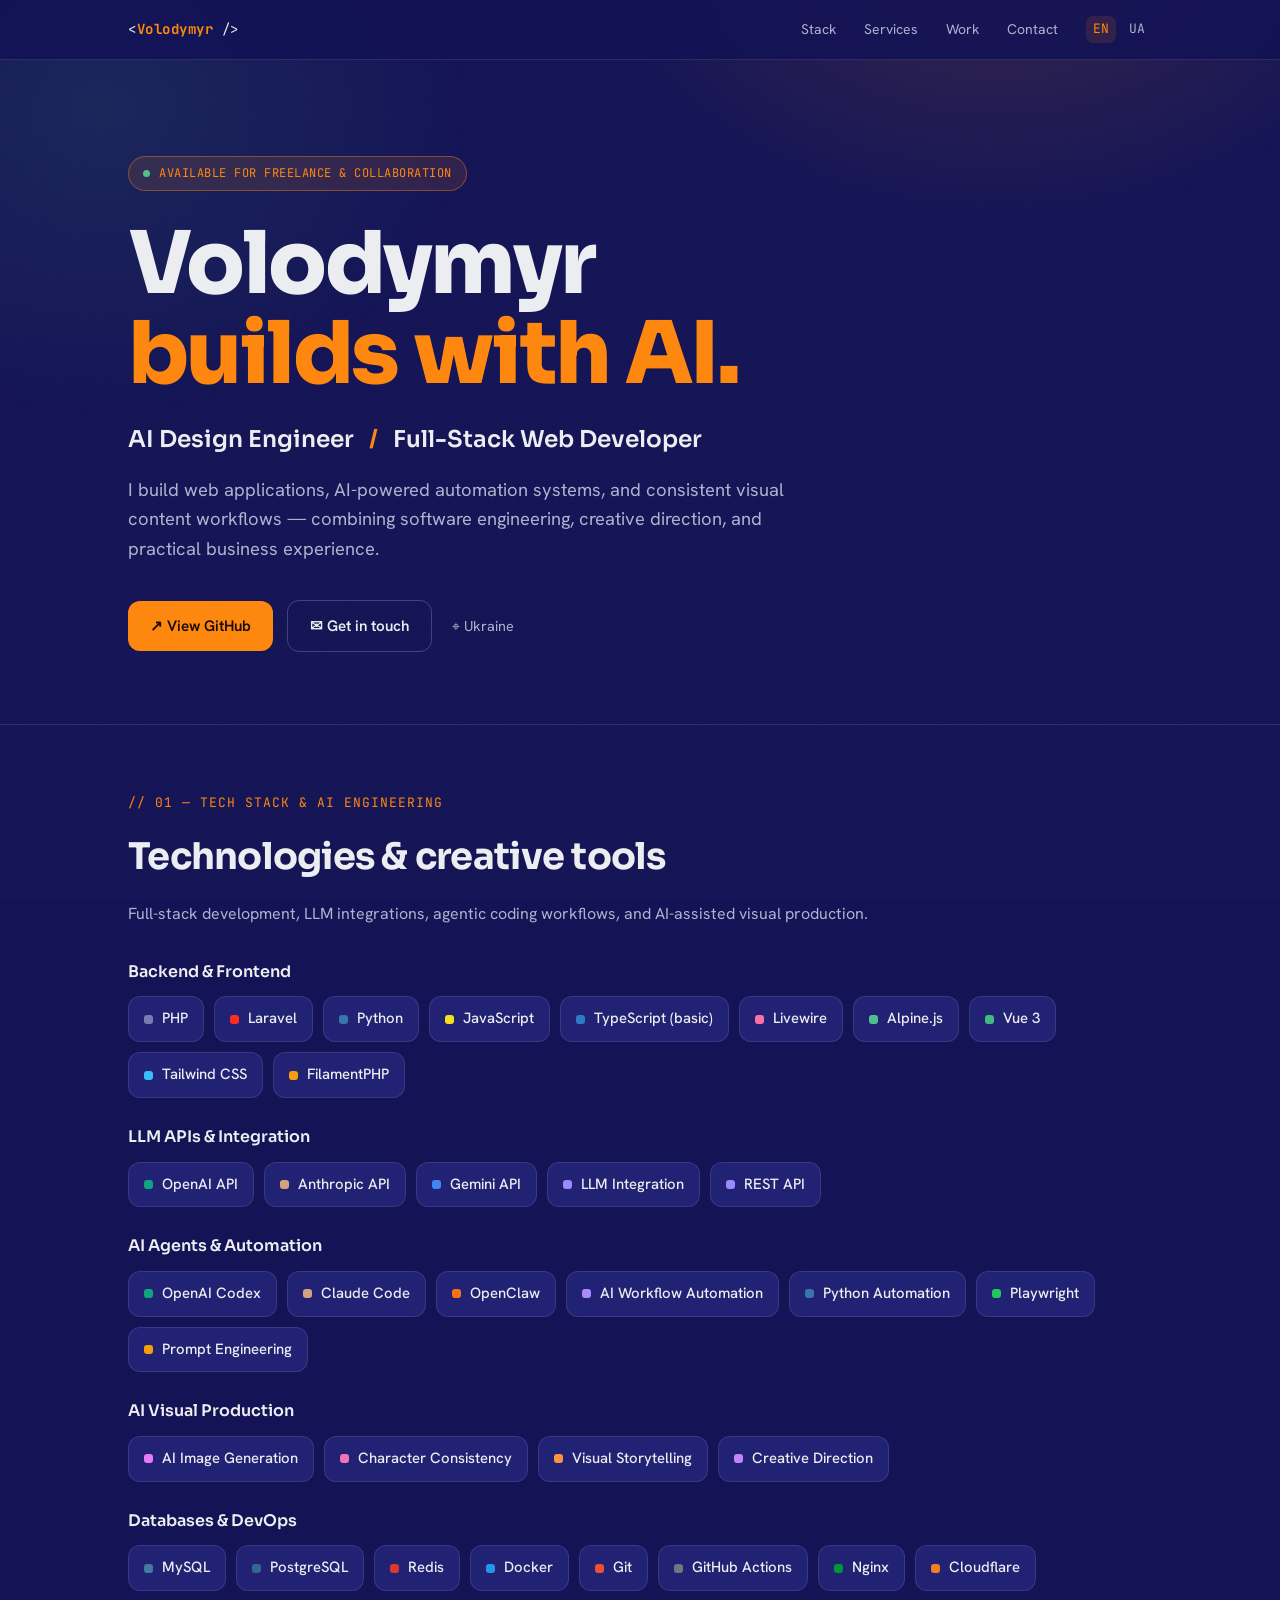
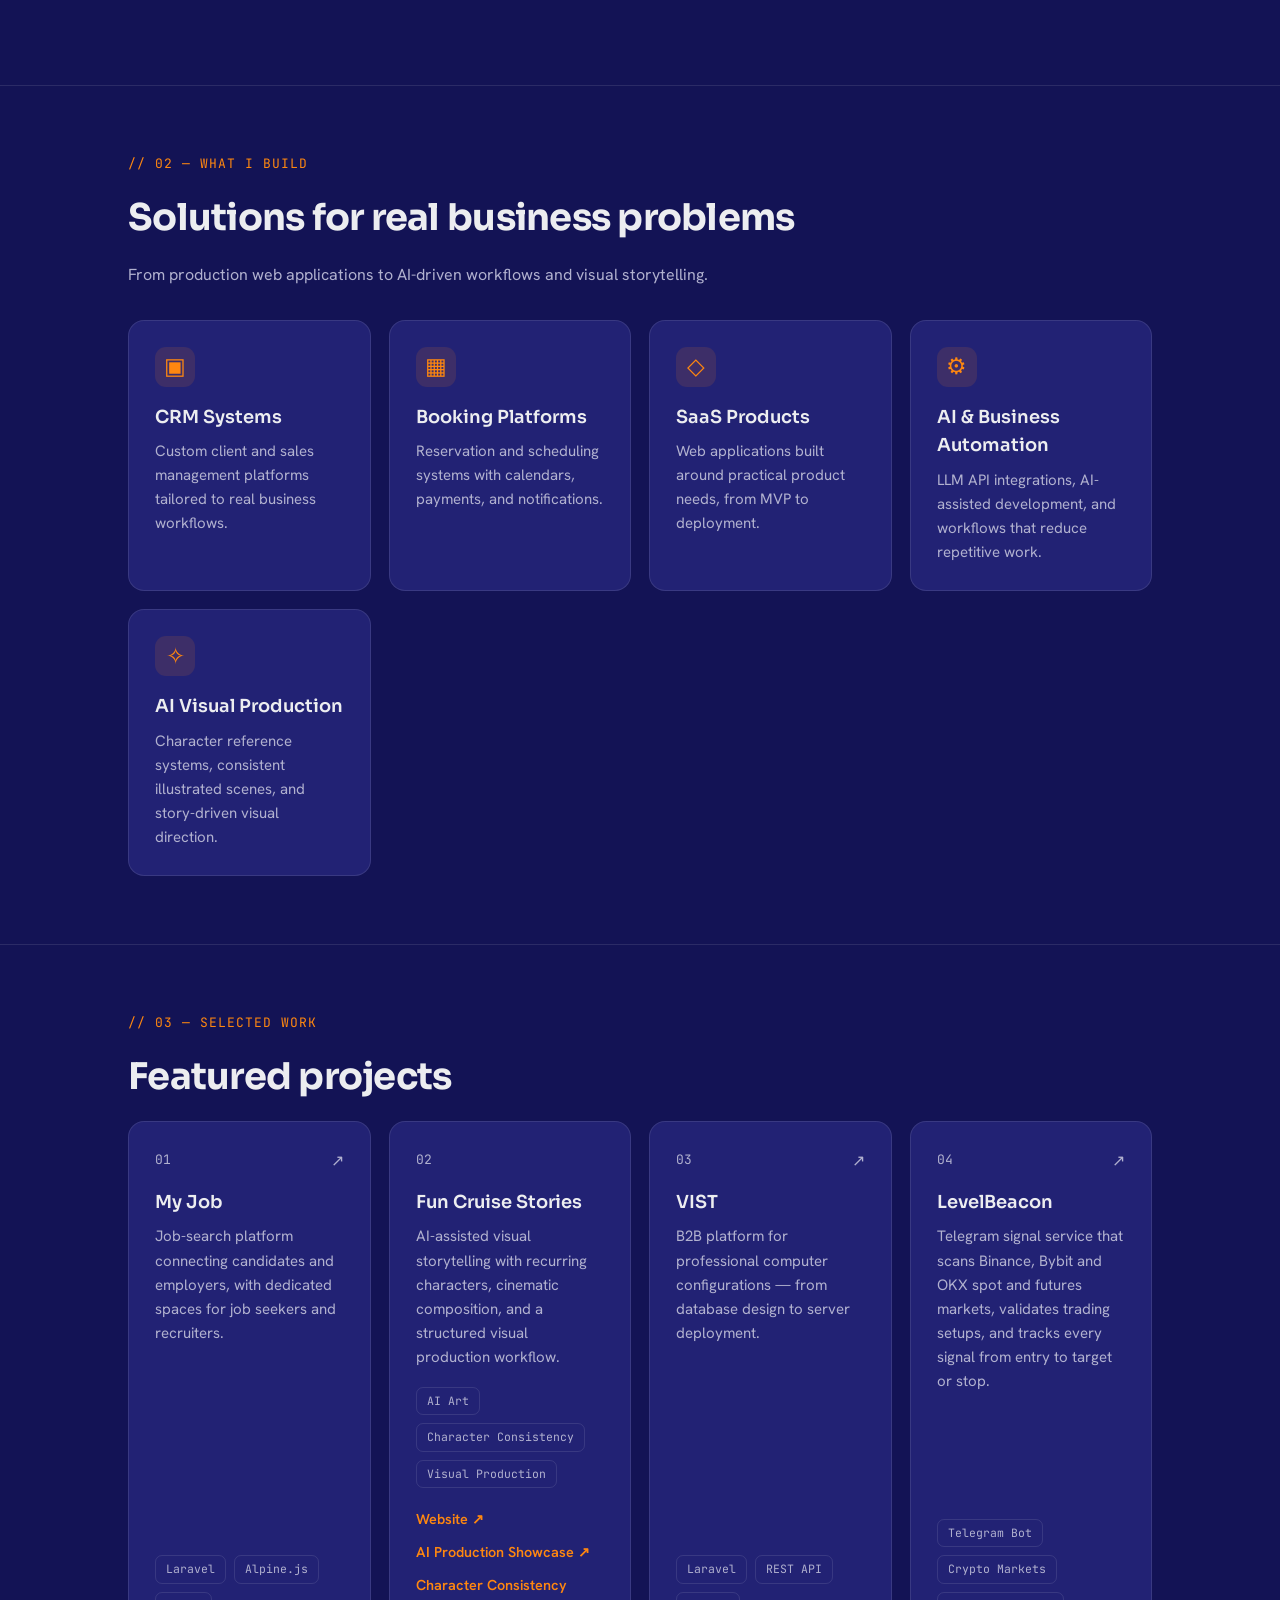
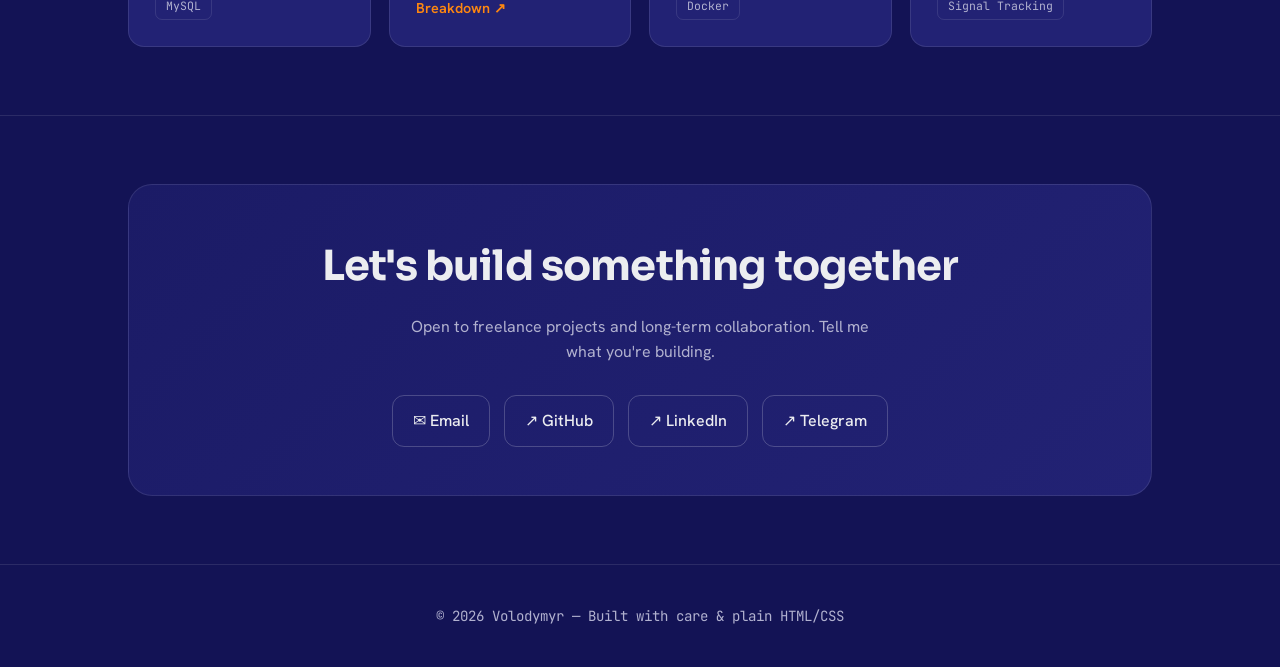
==== commit cf880dfc: "content: reorder featured projects, add LevelBeacon, drop Treva - 01 My Job, 02 Fun Cruise Stories (" ====
--- a/index.html
+++ b/index.html
@@ -49,10 +49,10 @@
 <div class="card"><div class="ico" aria-hidden="true">✧</div><h3>AI Visual Production</h3><p>Character reference systems, consistent illustrated scenes, and story-driven visual direction.</p></div>
 </div></div></section>
 <section id="work"><div class="wrap"><div class="sec-label">// 03 — SELECTED WORK</div><h2 class="sec-title">Featured projects</h2><div class="grid">
-<a href="https://www.trevaproject.com/" class="proj" target="_blank" rel="noopener noreferrer"><div class="proj-top"><span class="num">01</span><span class="arrow">↗</span></div><h3>Treva</h3><p>Web3 ClimateTech platform turning real tree planting into verifiable NFT certificates via blockchain Proof-of-Growth.</p><div class="tags"><span class="tag">Web3</span><span class="tag">Blockchain</span><span class="tag">NFT</span></div></a>
-<a href="https://vist.net.ua/" class="proj" target="_blank" rel="noopener noreferrer"><div class="proj-top"><span class="num">02</span><span class="arrow">↗</span></div><h3>VIST</h3><p>B2B platform for professional computer configurations — from database design to server deployment.</p><div class="tags"><span class="tag">Laravel</span><span class="tag">REST API</span><span class="tag">Docker</span></div></a>
-<a href="https://myjob.co.ua/" class="proj" target="_blank" rel="noopener noreferrer"><div class="proj-top"><span class="num">03</span><span class="arrow">↗</span></div><h3>My Job</h3><p>Job-search platform connecting candidates and employers, with dedicated spaces for job seekers and recruiters.</p><div class="tags"><span class="tag">Laravel</span><span class="tag">Alpine.js</span><span class="tag">MySQL</span></div></a>
-<div class="proj"><div class="proj-top"><span class="num">04</span></div><h3>Fun Cruise Stories</h3><p>AI-assisted visual storytelling with recurring characters, cinematic composition, and a structured visual production workflow.</p><div class="tags"><span class="tag">AI Art</span><span class="tag">Character Consistency</span><span class="tag">Visual Production</span></div><div class="project-links"><a href="https://github.com/vsukhovoi/ai-design-automation-showcase" target="_blank" rel="noopener noreferrer">AI Production Showcase ↗</a><a href="https://github.com/vsukhovoi/ai-design-automation-showcase/tree/main/breakdown" target="_blank" rel="noopener noreferrer">Character Consistency Breakdown ↗</a></div></div>
+<a href="https://myjob.co.ua/" class="proj" target="_blank" rel="noopener noreferrer"><div class="proj-top"><span class="num">01</span><span class="arrow">↗</span></div><h3>My Job</h3><p>Job-search platform connecting candidates and employers, with dedicated spaces for job seekers and recruiters.</p><div class="tags"><span class="tag">Laravel</span><span class="tag">Alpine.js</span><span class="tag">MySQL</span></div></a>
+<div class="proj"><div class="proj-top"><span class="num">02</span></div><h3>Fun Cruise Stories</h3><p>AI-assisted visual storytelling with recurring characters, cinematic composition, and a structured visual production workflow.</p><div class="tags"><span class="tag">AI Art</span><span class="tag">Character Consistency</span><span class="tag">Visual Production</span></div><div class="project-links"><a href="https://funcruisestories.pp.ua/" target="_blank" rel="noopener noreferrer">Website ↗</a><a href="https://github.com/vsukhovoi/ai-design-automation-showcase" target="_blank" rel="noopener noreferrer">AI Production Showcase ↗</a><a href="https://github.com/vsukhovoi/ai-design-automation-showcase/tree/main/breakdown" target="_blank" rel="noopener noreferrer">Character Consistency Breakdown ↗</a></div></div>
+<a href="https://vist.net.ua/" class="proj" target="_blank" rel="noopener noreferrer"><div class="proj-top"><span class="num">03</span><span class="arrow">↗</span></div><h3>VIST</h3><p>B2B platform for professional computer configurations — from database design to server deployment.</p><div class="tags"><span class="tag">Laravel</span><span class="tag">REST API</span><span class="tag">Docker</span></div></a>
+<a href="https://levelbeacon.pp.ua/" class="proj" target="_blank" rel="noopener noreferrer"><div class="proj-top"><span class="num">04</span><span class="arrow">↗</span></div><h3>LevelBeacon</h3><p>Telegram signal service that scans Binance, Bybit and OKX spot and futures markets, validates trading setups, and tracks every signal from entry to target or stop.</p><div class="tags"><span class="tag">Telegram Bot</span><span class="tag">Crypto Markets</span><span class="tag">Signal Tracking</span></div></a>
 </div></div></section>
 <section id="contact"><div class="wrap"><div class="contact-box"><h2>Let's build something together</h2><p>Open to freelance projects and long-term collaboration. Tell me what you're building.</p><div class="socials"><a href="mailto:volodymyrsukhovoi@gmail.com" class="soc">✉ Email</a><a href="https://github.com/vsukhovoi" class="soc" target="_blank" rel="noopener noreferrer">↗ GitHub</a><a href="https://linkedin.com/in/volodymyr-sukhovoi" class="soc" target="_blank" rel="noopener noreferrer">↗ LinkedIn</a><a href="https://t.me/vsukhovoi" class="soc" target="_blank" rel="noopener noreferrer">↗ Telegram</a></div></div></div></section>
 <footer><div class="wrap"><span class="mono">© <span id="year">2026</span> Volodymyr — Built with care &amp; plain HTML/CSS</span></div></footer>
--- a/style.css
+++ b/style.css
@@ -10,7 +10,7 @@
 h1{font-family:var(--f-head);font-weight:800;font-size:clamp(2.8rem,8vw,5.4rem);line-height:1.04;letter-spacing:-.03em;margin-bottom:22px}h1 .accent{color:var(--accent)}.role{font-family:var(--f-head);font-weight:600;font-size:clamp(1.05rem,2.4vw,1.45rem);margin-bottom:18px}.role .sep{color:var(--accent);margin:0 10px}.lead{font-size:clamp(1rem,2vw,1.15rem);color:var(--muted);max-width:680px;margin-bottom:36px}.cta{display:flex;flex-wrap:wrap;gap:14px;align-items:center}.btn{display:inline-flex;align-items:center;gap:9px;font-weight:600;font-size:.95rem;padding:13px 22px;border-radius:12px;transition:transform .18s,background .2s,border-color .2s}.btn:hover{transform:translateY(-2px)}.btn-primary{background:var(--accent);color:#1a0a08}.btn-ghost{border:1px solid var(--line-strong)}.btn-ghost:hover{border-color:var(--accent);color:var(--accent)}.meta-chip{display:inline-flex;align-items:center;gap:8px;color:var(--muted);font-size:.9rem;margin-left:6px}
 section{padding:68px 0;border-top:1px solid var(--line)}.sec-label{font-family:var(--f-mono);font-size:13px;color:var(--accent);letter-spacing:1px;margin-bottom:14px}.sec-title{font-family:var(--f-head);font-weight:700;font-size:clamp(1.6rem,4vw,2.3rem);letter-spacing:-.02em;margin-bottom:14px}.sec-intro{color:var(--muted);margin-bottom:32px;max-width:740px}
 .stack-group{margin-bottom:26px}.stack-group h3{font-family:var(--f-head);font-size:1rem;font-weight:600;margin-bottom:12px}.stack{display:flex;flex-wrap:wrap;gap:10px}.chip{display:inline-flex;align-items:center;gap:9px;background:var(--surface);border:1px solid var(--line);padding:10px 15px;border-radius:12px;font-size:.93rem;font-weight:500;transition:transform .18s,border-color .2s,background .2s}.chip:hover{transform:translateY(-3px);border-color:var(--line-strong);background:var(--bg-soft)}.swatch{width:9px;height:9px;border-radius:3px;flex-shrink:0}
-.grid{display:grid;grid-template-columns:repeat(auto-fit,minmax(240px,1fr));gap:18px}.card,.proj{background:var(--surface);border:1px solid var(--line);border-radius:var(--radius);padding:26px;transition:transform .2s,border-color .2s}.card:hover,.proj:hover{transform:translateY(-4px);border-color:var(--accent)}.card .ico{width:40px;height:40px;border-radius:11px;background:var(--accent-soft);display:flex;align-items:center;justify-content:center;margin-bottom:16px;color:var(--accent);font-size:23px}.card h3,.proj h3{font-family:var(--f-head);font-size:1.12rem;font-weight:600;margin-bottom:8px}.card p,.proj p{color:var(--muted);font-size:.94rem}.proj{display:flex;flex-direction:column}.proj-top{display:flex;align-items:center;justify-content:space-between;margin-bottom:14px}.proj-top .num{font-family:var(--f-mono);font-size:13px;color:var(--muted)}.proj-top .arrow{color:var(--muted)}.proj p{margin-bottom:18px}.tags{display:flex;flex-wrap:wrap;gap:8px;margin-top:auto}.tag{font-family:var(--f-mono);font-size:11.5px;color:var(--muted);border:1px solid var(--line);padding:4px 10px;border-radius:7px}.project-links{display:flex;flex-direction:column;align-items:flex-start;gap:10px;margin-top:20px}.project-links a{color:var(--accent);font-size:.9rem;font-weight:600;text-decoration:none}.project-links a:hover{text-decoration:underline}
+.grid{display:grid;grid-template-columns:repeat(auto-fit,minmax(240px,1fr));gap:18px}.card,.proj{background:var(--surface);border:1px solid var(--line);border-radius:var(--radius);padding:26px;transition:transform .2s,border-color .2s}.card:hover,.proj:hover{transform:translateY(-4px);border-color:var(--accent)}.card .ico{width:40px;height:40px;border-radius:11px;background:var(--accent-soft);display:flex;align-items:center;justify-content:center;margin-bottom:16px;color:var(--accent);font-size:23px}.card h3,.proj h3{font-family:var(--f-head);font-size:1.12rem;font-weight:600;margin-bottom:8px}.card p,.proj p{color:var(--muted);font-size:.94rem}.proj{display:flex;flex-direction:column}.proj-top{display:flex;align-items:center;justify-content:space-between;min-height:26px;margin-bottom:14px}.proj-top .num{font-family:var(--f-mono);font-size:13px;color:var(--muted)}.proj-top .arrow{color:var(--muted)}.proj p{margin-bottom:18px}.tags{display:flex;flex-wrap:wrap;gap:8px;margin-top:auto}.tag{font-family:var(--f-mono);font-size:11.5px;color:var(--muted);border:1px solid var(--line);padding:4px 10px;border-radius:7px}.project-links{display:flex;flex-direction:column;align-items:flex-start;gap:10px;margin-top:20px}.project-links a{color:var(--accent);font-size:.9rem;font-weight:600;text-decoration:none}.project-links a:hover{text-decoration:underline}
 .contact-box{background:linear-gradient(135deg,var(--bg-soft),var(--surface));border:1px solid var(--line);border-radius:24px;padding:48px;text-align:center}.contact-box h2{font-family:var(--f-head);font-weight:700;font-size:clamp(1.6rem,5vw,2.6rem);letter-spacing:-.02em;margin-bottom:14px}.contact-box p{color:var(--muted);max-width:480px;margin:0 auto 30px}.socials{display:flex;flex-wrap:wrap;gap:14px;justify-content:center}.soc{display:inline-flex;align-items:center;gap:9px;border:1px solid var(--line-strong);padding:12px 20px;border-radius:12px;font-weight:500;transition:transform .18s,border-color .2s,color .2s}.soc:hover{transform:translateY(-2px);border-color:var(--accent);color:var(--accent)}footer{padding:40px 0;border-top:1px solid var(--line);text-align:center;color:var(--muted);font-size:.88rem}
 .reveal{opacity:0;transform:translateY(22px);animation:rise .7s cubic-bezier(.2,.7,.2,1) forwards}@keyframes rise{to{opacity:1;transform:none}}.d1{animation-delay:.05s}.d2{animation-delay:.15s}.d3{animation-delay:.25s}.d4{animation-delay:.35s}.d5{animation-delay:.45s}
 @media(max-width:640px){.nav-links{display:none}header{padding:72px 0 56px}.wrap{padding:0 20px}.contact-box{padding:30px 20px}.role .sep{margin:0 5px}}
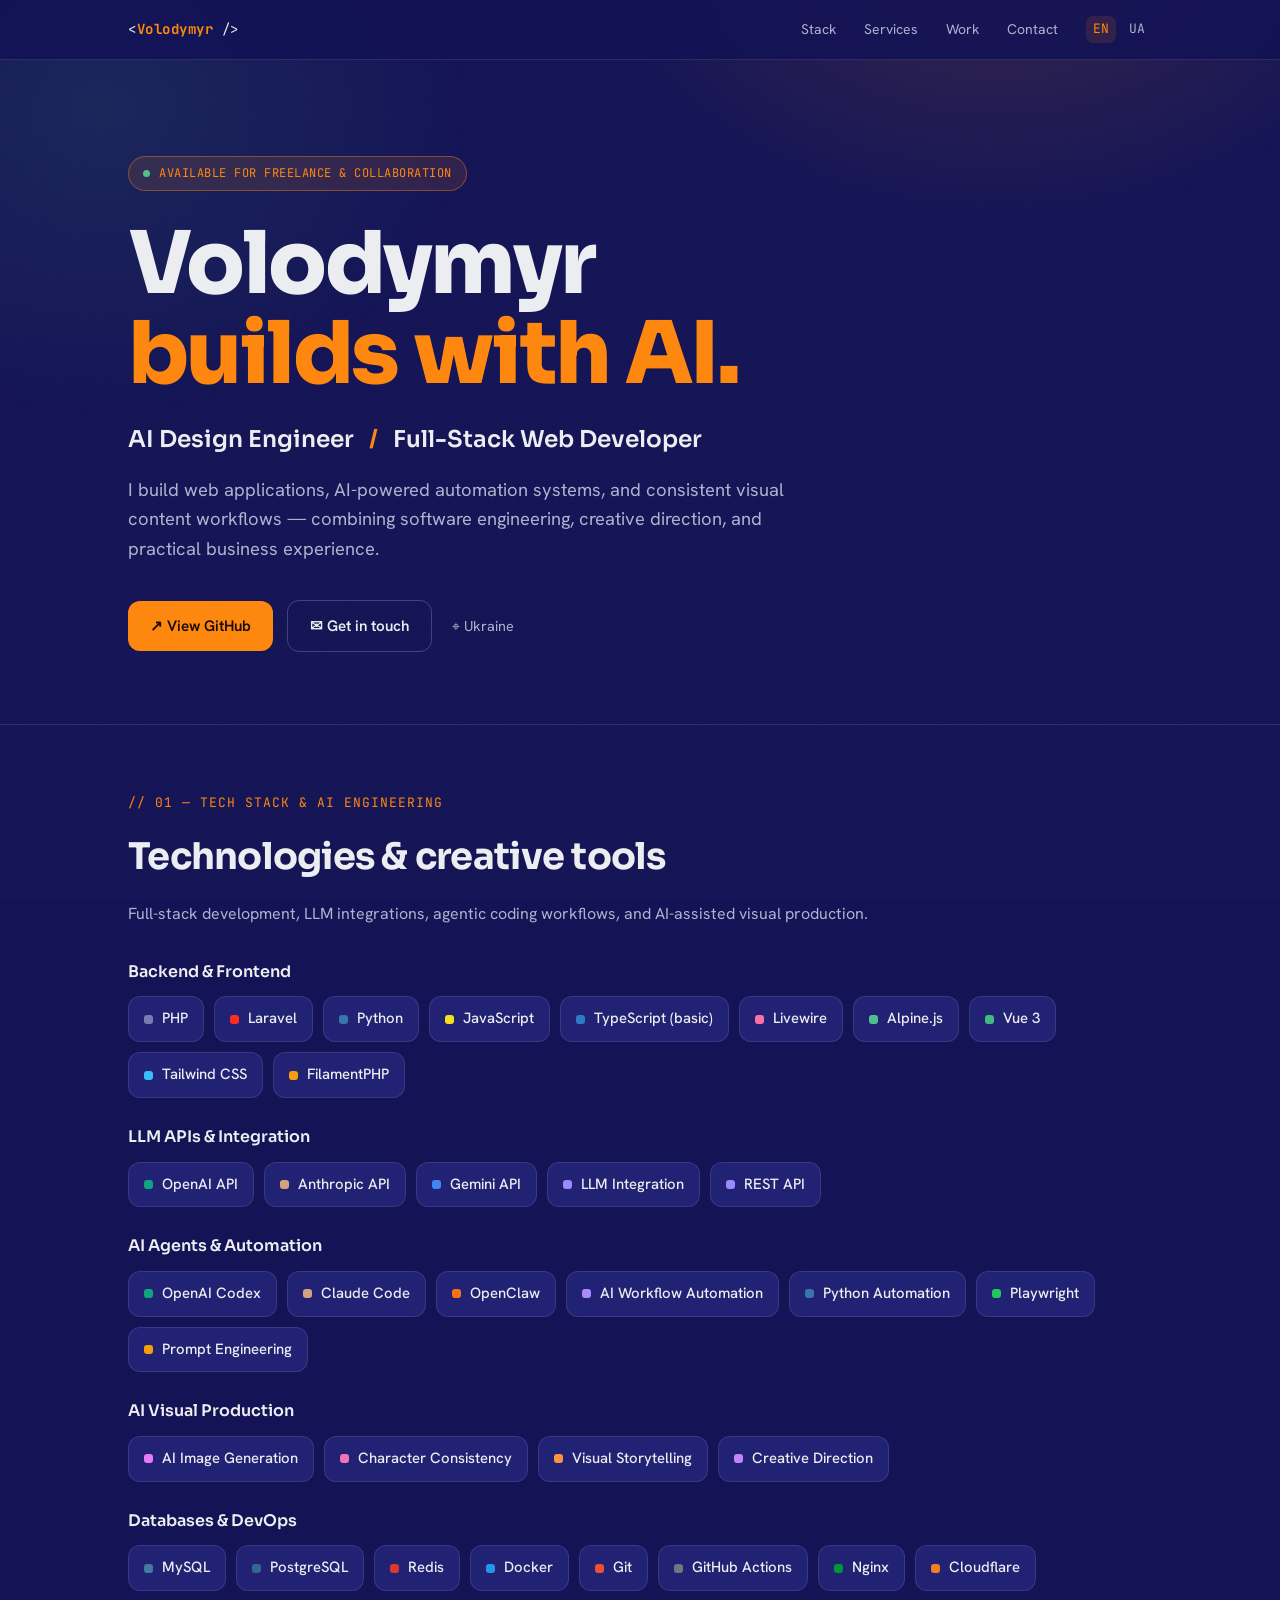
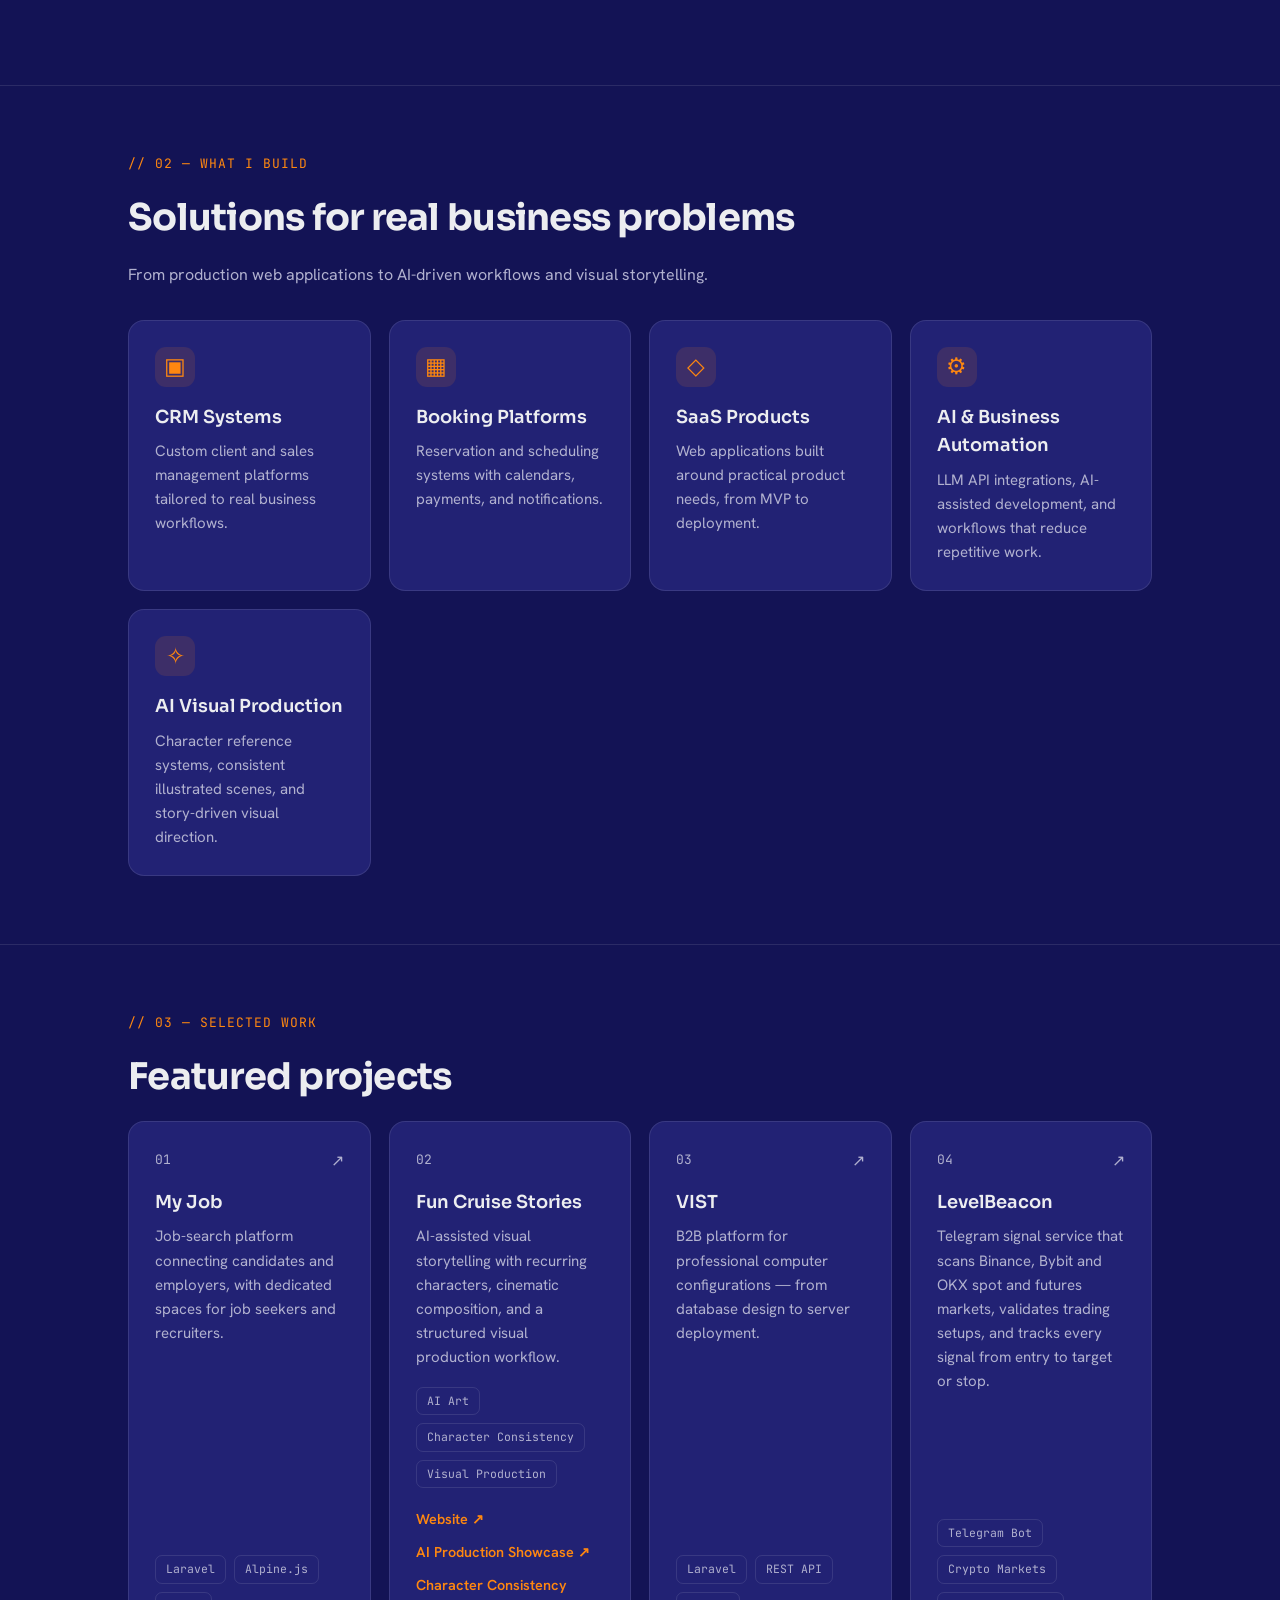
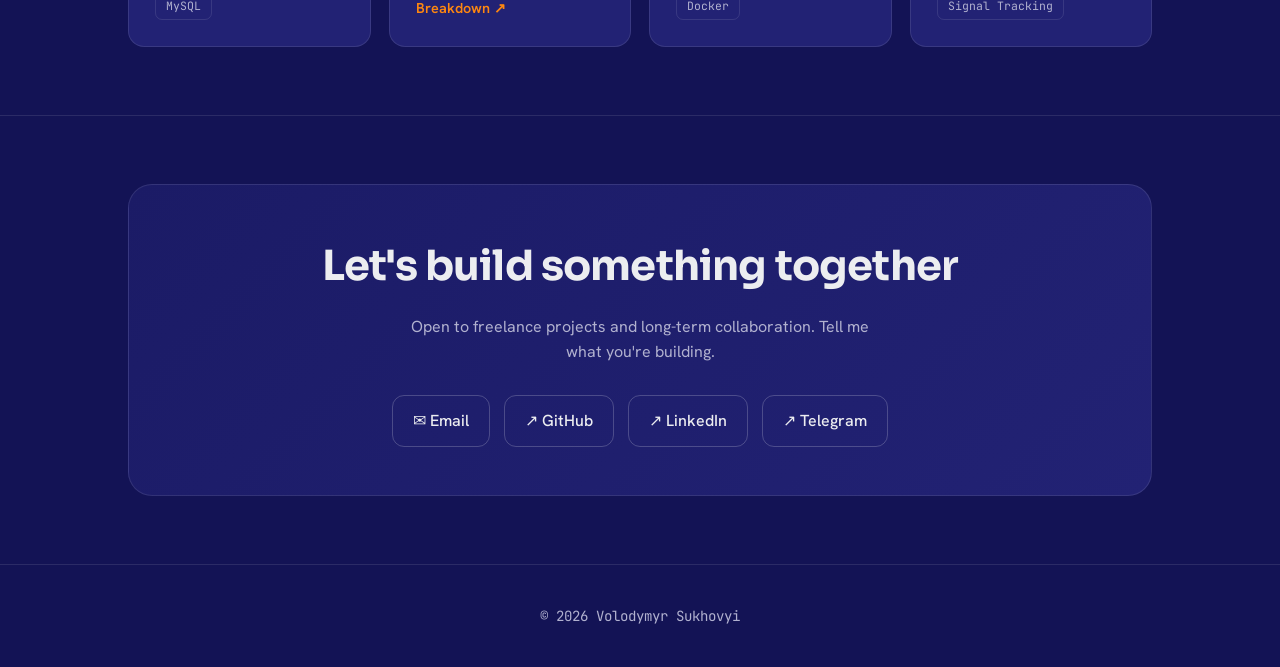
==== commit 2831502a: "content: add full name to title, meta and footer Co-Authored-By: Claude Opus 5.5 <noreply@anthropic." ====
--- a/index.html
+++ b/index.html
@@ -4,8 +4,9 @@
 <meta charset="UTF-8" />
 <meta name="viewport" content="width=device-width, initial-scale=1.0" />
 <meta name="freelancehunt" content="3b744ae8a81d800" />
-<meta name="description" content="Volodymyr Sukhovoi — AI Design Engineer and Full-Stack Web Developer. Laravel, Python, AI agents, automation, and visual production." />
-<title>Volodymyr — AI Design Engineer / Full-Stack Web Developer</title>
+<meta name="description" content="Volodymyr Sukhovyi — AI Design Engineer and Full-Stack Web Developer. Laravel, Python, AI agents, automation, and visual production." />
+<meta name="author" content="Volodymyr Sukhovyi" />
+<title>Volodymyr Sukhovyi | AI Design Engineer &amp; Full-Stack Developer</title>
 <link rel="canonical" href="https://vsukhovoi.github.io/" />
 <link rel="alternate" hreflang="en" href="https://vsukhovoi.github.io/" />
 <link rel="alternate" hreflang="uk" href="https://vsukhovoi.github.io/ua/" />
@@ -55,7 +56,7 @@
 <a href="https://levelbeacon.pp.ua/" class="proj" target="_blank" rel="noopener noreferrer"><div class="proj-top"><span class="num">04</span><span class="arrow">↗</span></div><h3>LevelBeacon</h3><p>Telegram signal service that scans Binance, Bybit and OKX spot and futures markets, validates trading setups, and tracks every signal from entry to target or stop.</p><div class="tags"><span class="tag">Telegram Bot</span><span class="tag">Crypto Markets</span><span class="tag">Signal Tracking</span></div></a>
 </div></div></section>
 <section id="contact"><div class="wrap"><div class="contact-box"><h2>Let's build something together</h2><p>Open to freelance projects and long-term collaboration. Tell me what you're building.</p><div class="socials"><a href="mailto:volodymyrsukhovoi@gmail.com" class="soc">✉ Email</a><a href="https://github.com/vsukhovoi" class="soc" target="_blank" rel="noopener noreferrer">↗ GitHub</a><a href="https://linkedin.com/in/volodymyr-sukhovoi" class="soc" target="_blank" rel="noopener noreferrer">↗ LinkedIn</a><a href="https://t.me/vsukhovoi" class="soc" target="_blank" rel="noopener noreferrer">↗ Telegram</a></div></div></div></section>
-<footer><div class="wrap"><span class="mono">© <span id="year">2026</span> Volodymyr — Built with care &amp; plain HTML/CSS</span></div></footer>
+<footer><div class="wrap"><span class="mono">© <span id="year">2026</span> Volodymyr Sukhovyi</span></div></footer>
 <script src="script.js"></script>
 </body>
 </html>
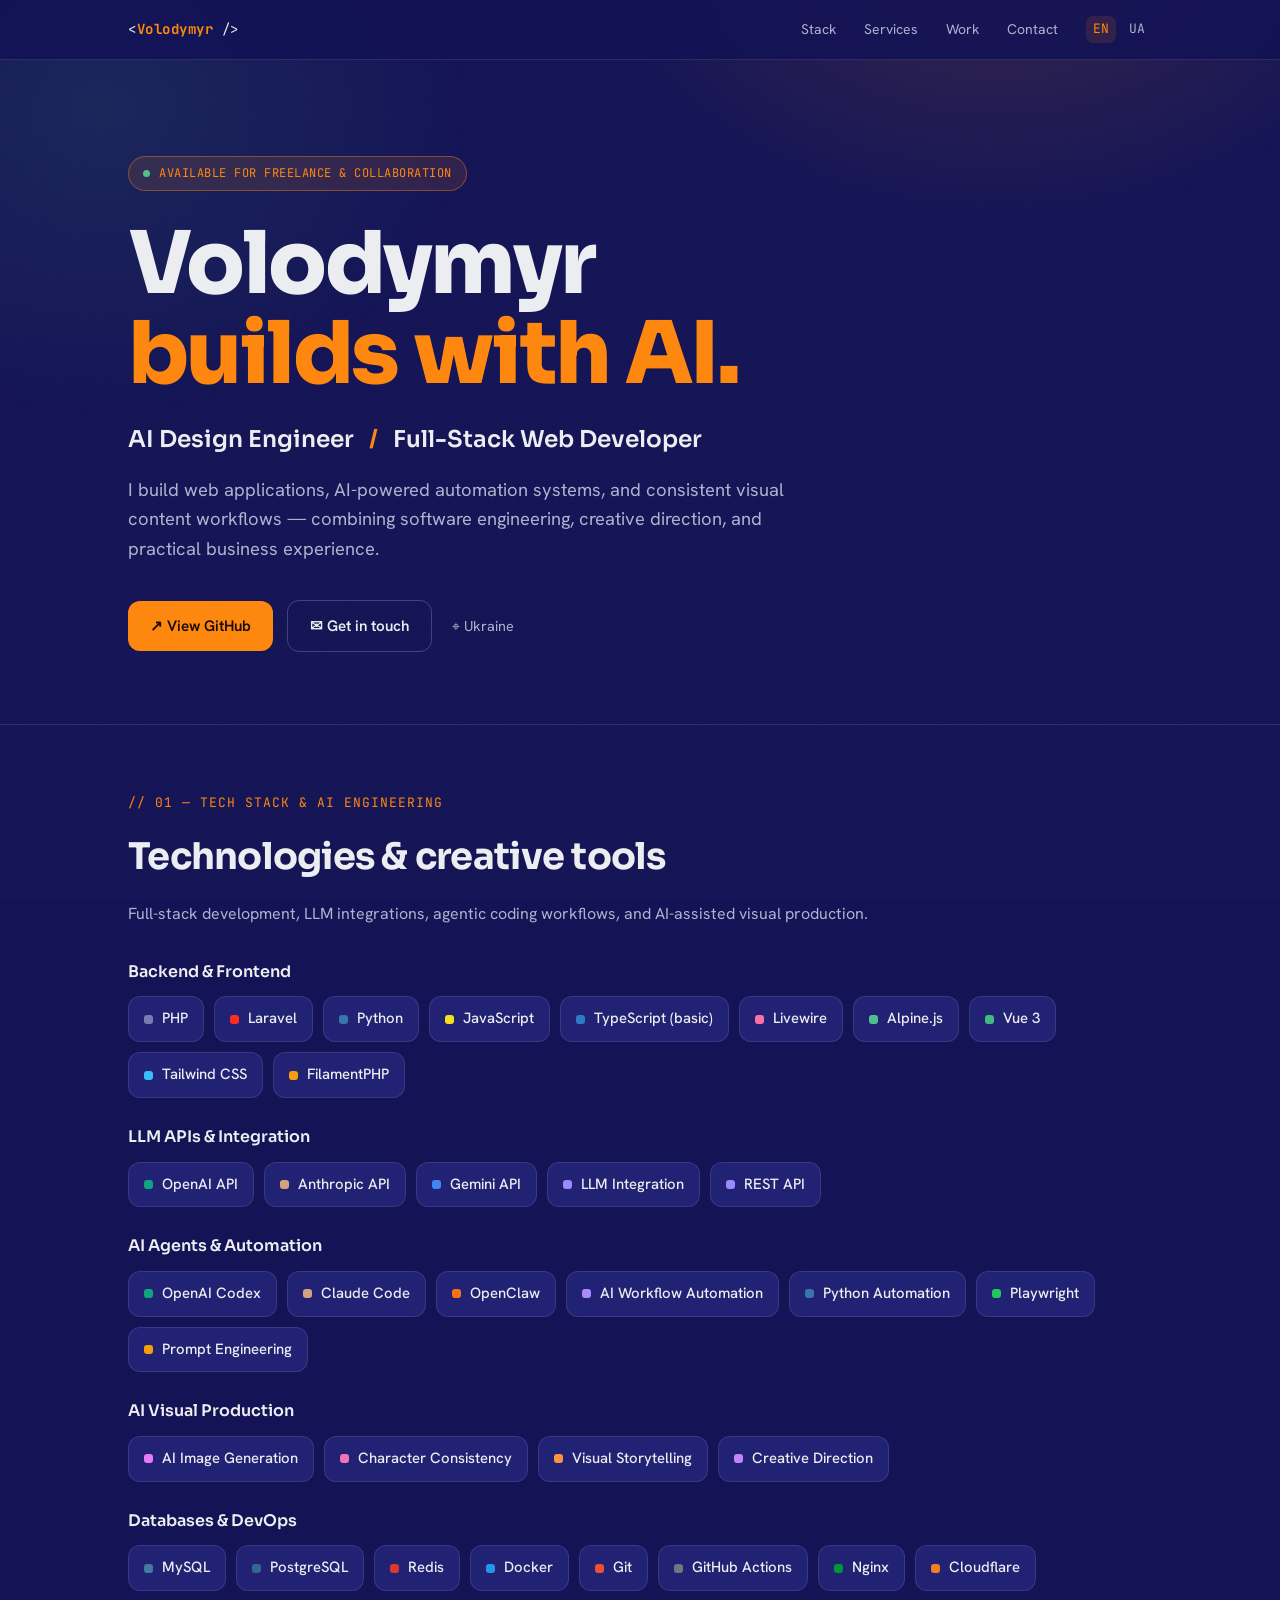
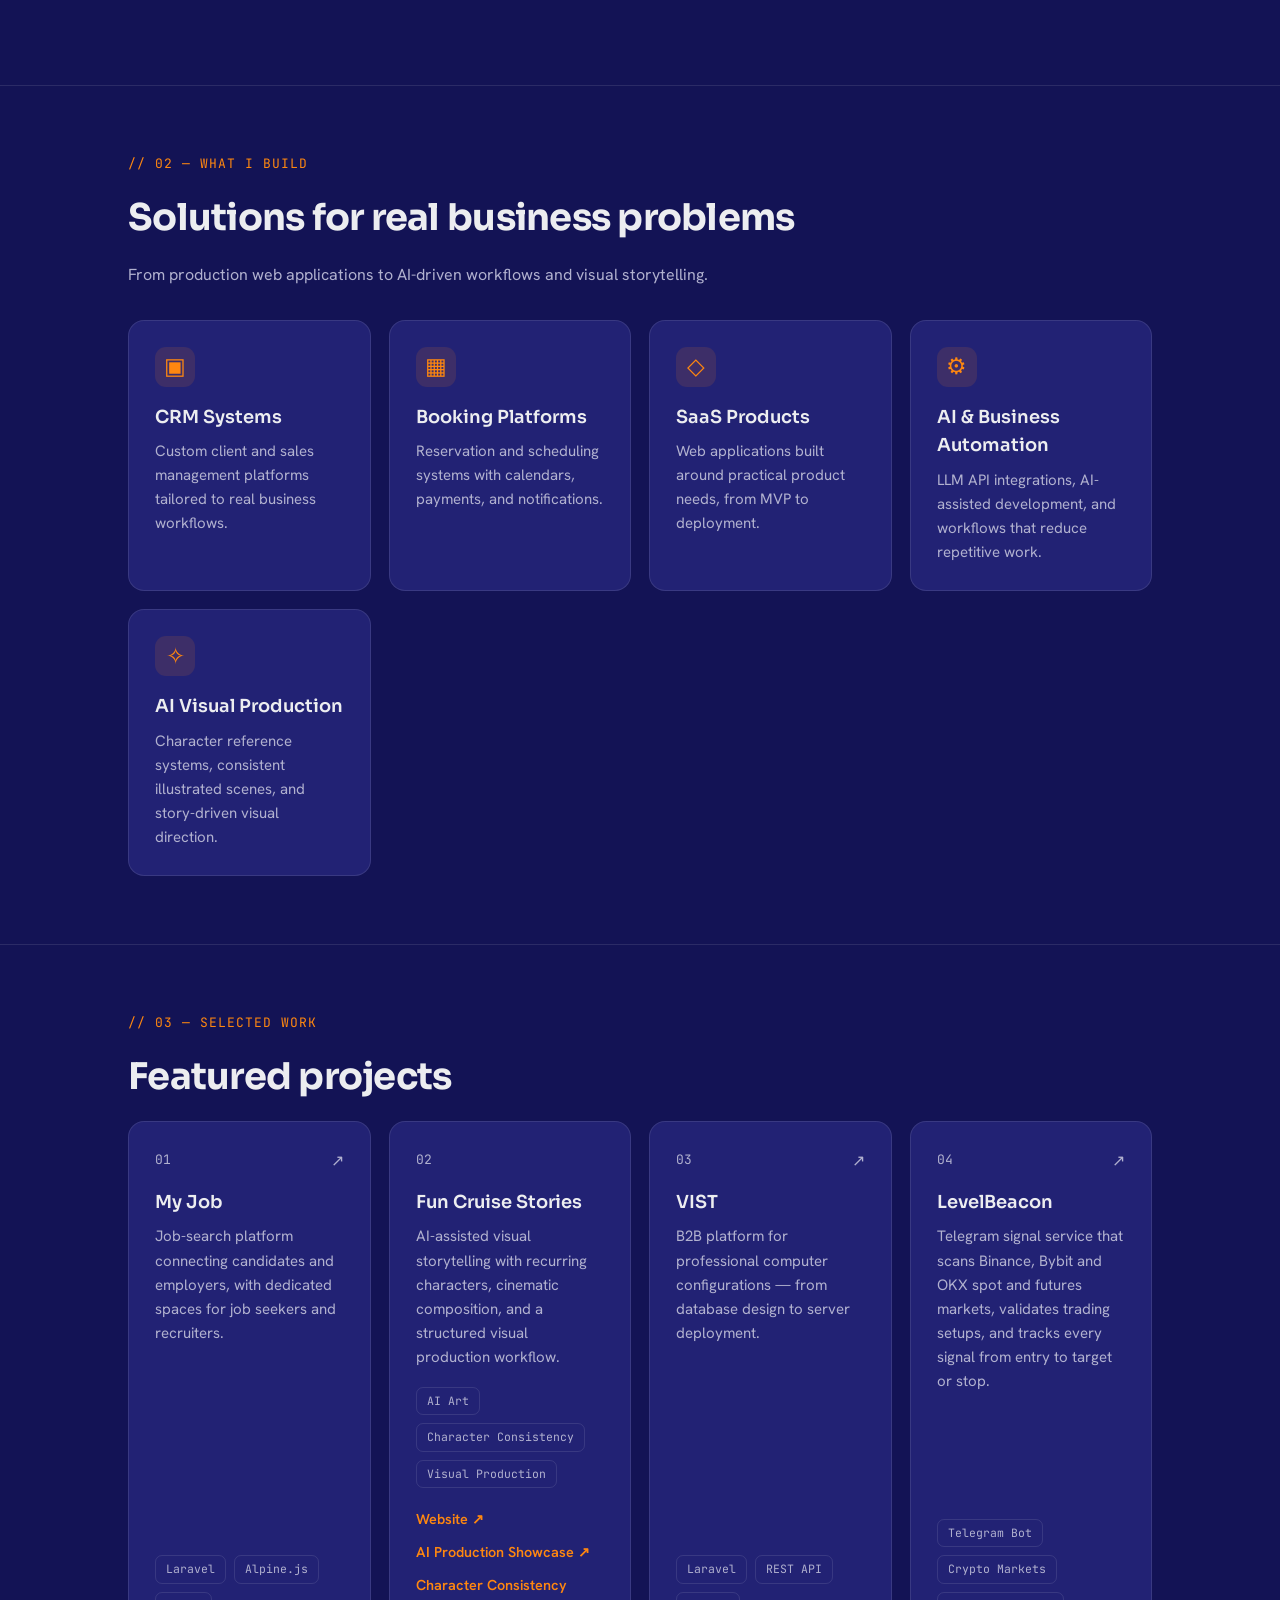
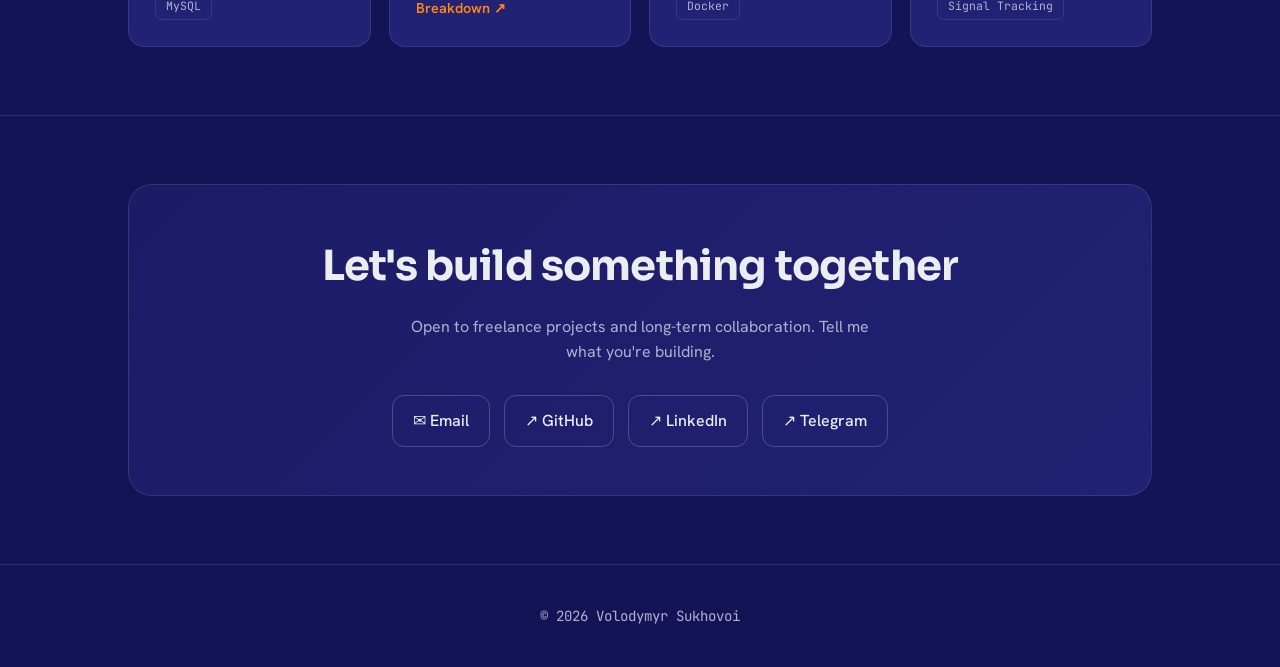
==== commit e9430870: "content: correct surname spelling to Sukhovoi / Суховой Co-Authored-By: Claude Opus 5.5 <noreply@ant" ====
--- a/index.html
+++ b/index.html
@@ -4,9 +4,9 @@
 <meta charset="UTF-8" />
 <meta name="viewport" content="width=device-width, initial-scale=1.0" />
 <meta name="freelancehunt" content="3b744ae8a81d800" />
-<meta name="description" content="Volodymyr Sukhovyi — AI Design Engineer and Full-Stack Web Developer. Laravel, Python, AI agents, automation, and visual production." />
-<meta name="author" content="Volodymyr Sukhovyi" />
-<title>Volodymyr Sukhovyi | AI Design Engineer &amp; Full-Stack Developer</title>
+<meta name="description" content="Volodymyr Sukhovoi — AI Design Engineer and Full-Stack Web Developer. Laravel, Python, AI agents, automation, and visual production." />
+<meta name="author" content="Volodymyr Sukhovoi" />
+<title>Volodymyr Sukhovoi | AI Design Engineer &amp; Full-Stack Developer</title>
 <link rel="canonical" href="https://vsukhovoi.github.io/" />
 <link rel="alternate" hreflang="en" href="https://vsukhovoi.github.io/" />
 <link rel="alternate" hreflang="uk" href="https://vsukhovoi.github.io/ua/" />
@@ -56,7 +56,7 @@
 <a href="https://levelbeacon.pp.ua/" class="proj" target="_blank" rel="noopener noreferrer"><div class="proj-top"><span class="num">04</span><span class="arrow">↗</span></div><h3>LevelBeacon</h3><p>Telegram signal service that scans Binance, Bybit and OKX spot and futures markets, validates trading setups, and tracks every signal from entry to target or stop.</p><div class="tags"><span class="tag">Telegram Bot</span><span class="tag">Crypto Markets</span><span class="tag">Signal Tracking</span></div></a>
 </div></div></section>
 <section id="contact"><div class="wrap"><div class="contact-box"><h2>Let's build something together</h2><p>Open to freelance projects and long-term collaboration. Tell me what you're building.</p><div class="socials"><a href="mailto:volodymyrsukhovoi@gmail.com" class="soc">✉ Email</a><a href="https://github.com/vsukhovoi" class="soc" target="_blank" rel="noopener noreferrer">↗ GitHub</a><a href="https://linkedin.com/in/volodymyr-sukhovoi" class="soc" target="_blank" rel="noopener noreferrer">↗ LinkedIn</a><a href="https://t.me/vsukhovoi" class="soc" target="_blank" rel="noopener noreferrer">↗ Telegram</a></div></div></div></section>
-<footer><div class="wrap"><span class="mono">© <span id="year">2026</span> Volodymyr Sukhovyi</span></div></footer>
+<footer><div class="wrap"><span class="mono">© <span id="year">2026</span> Volodymyr Sukhovoi</span></div></footer>
 <script src="script.js"></script>
 </body>
 </html>
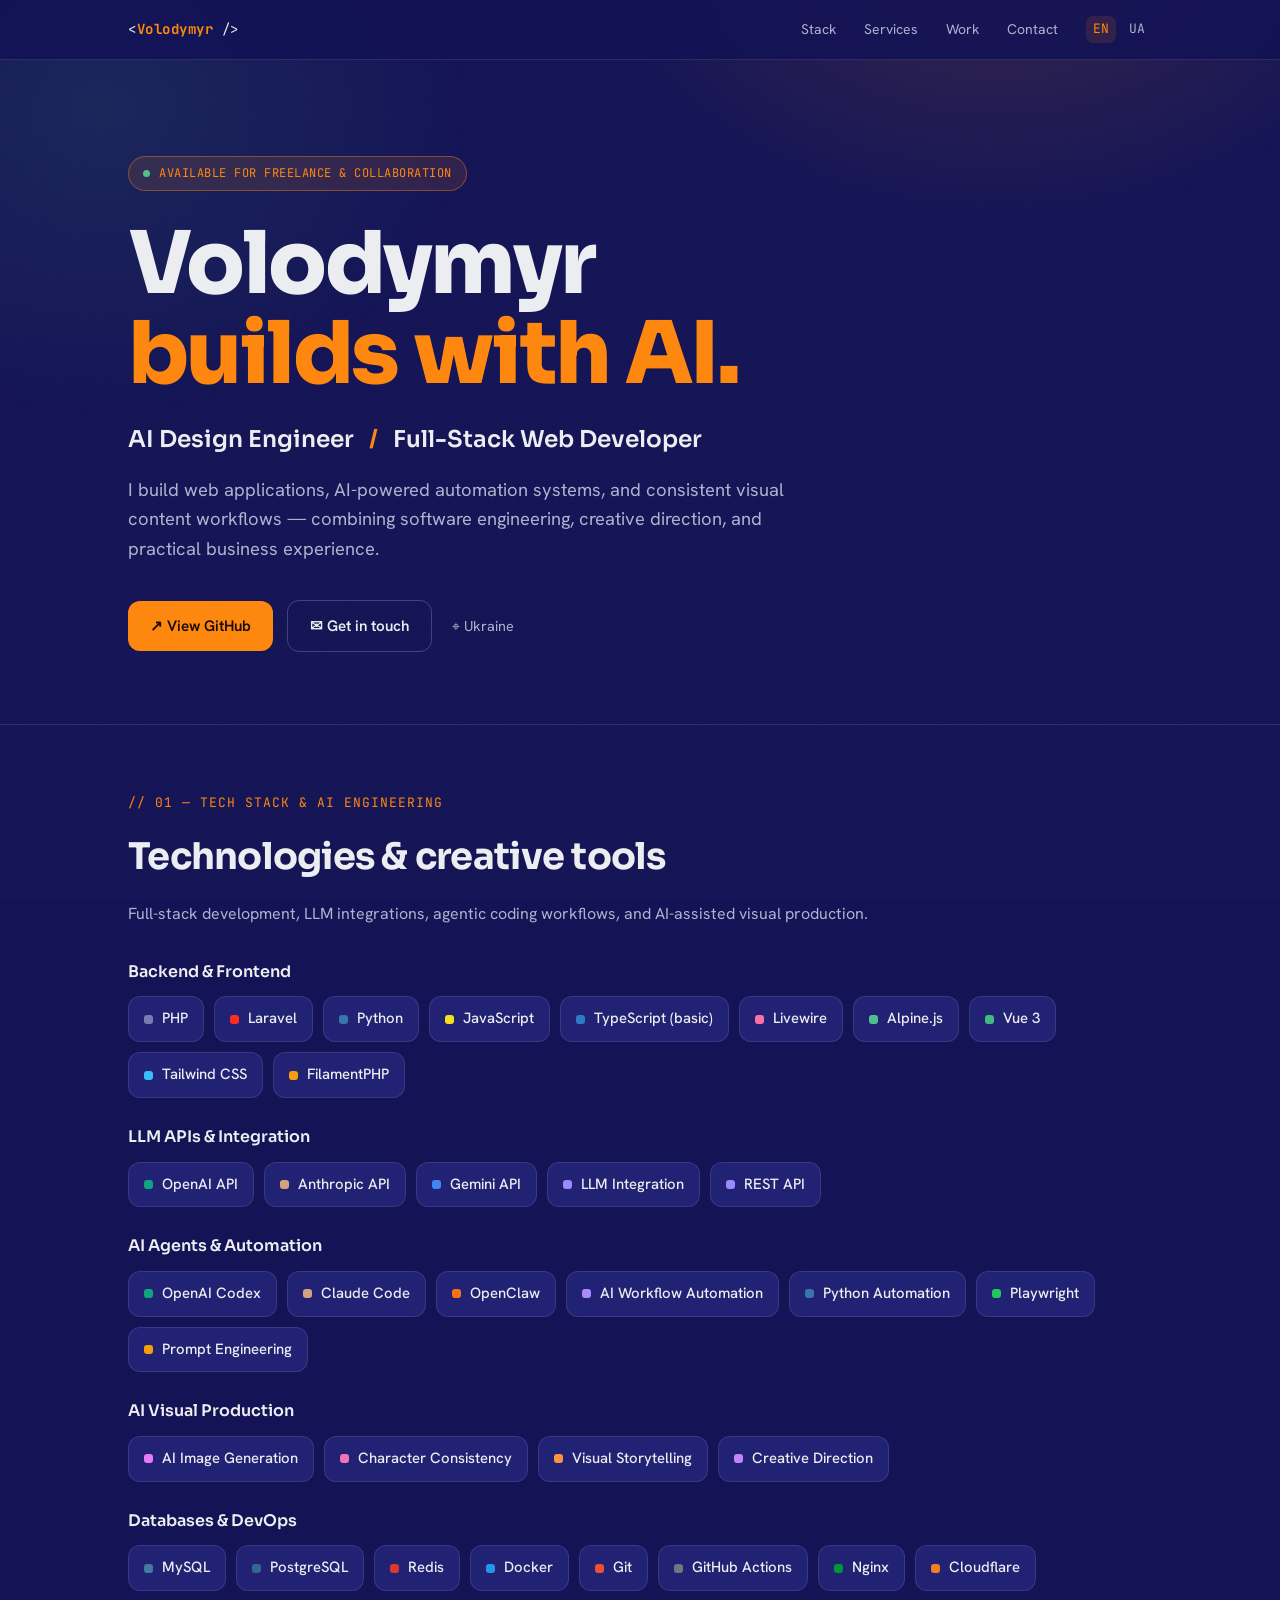
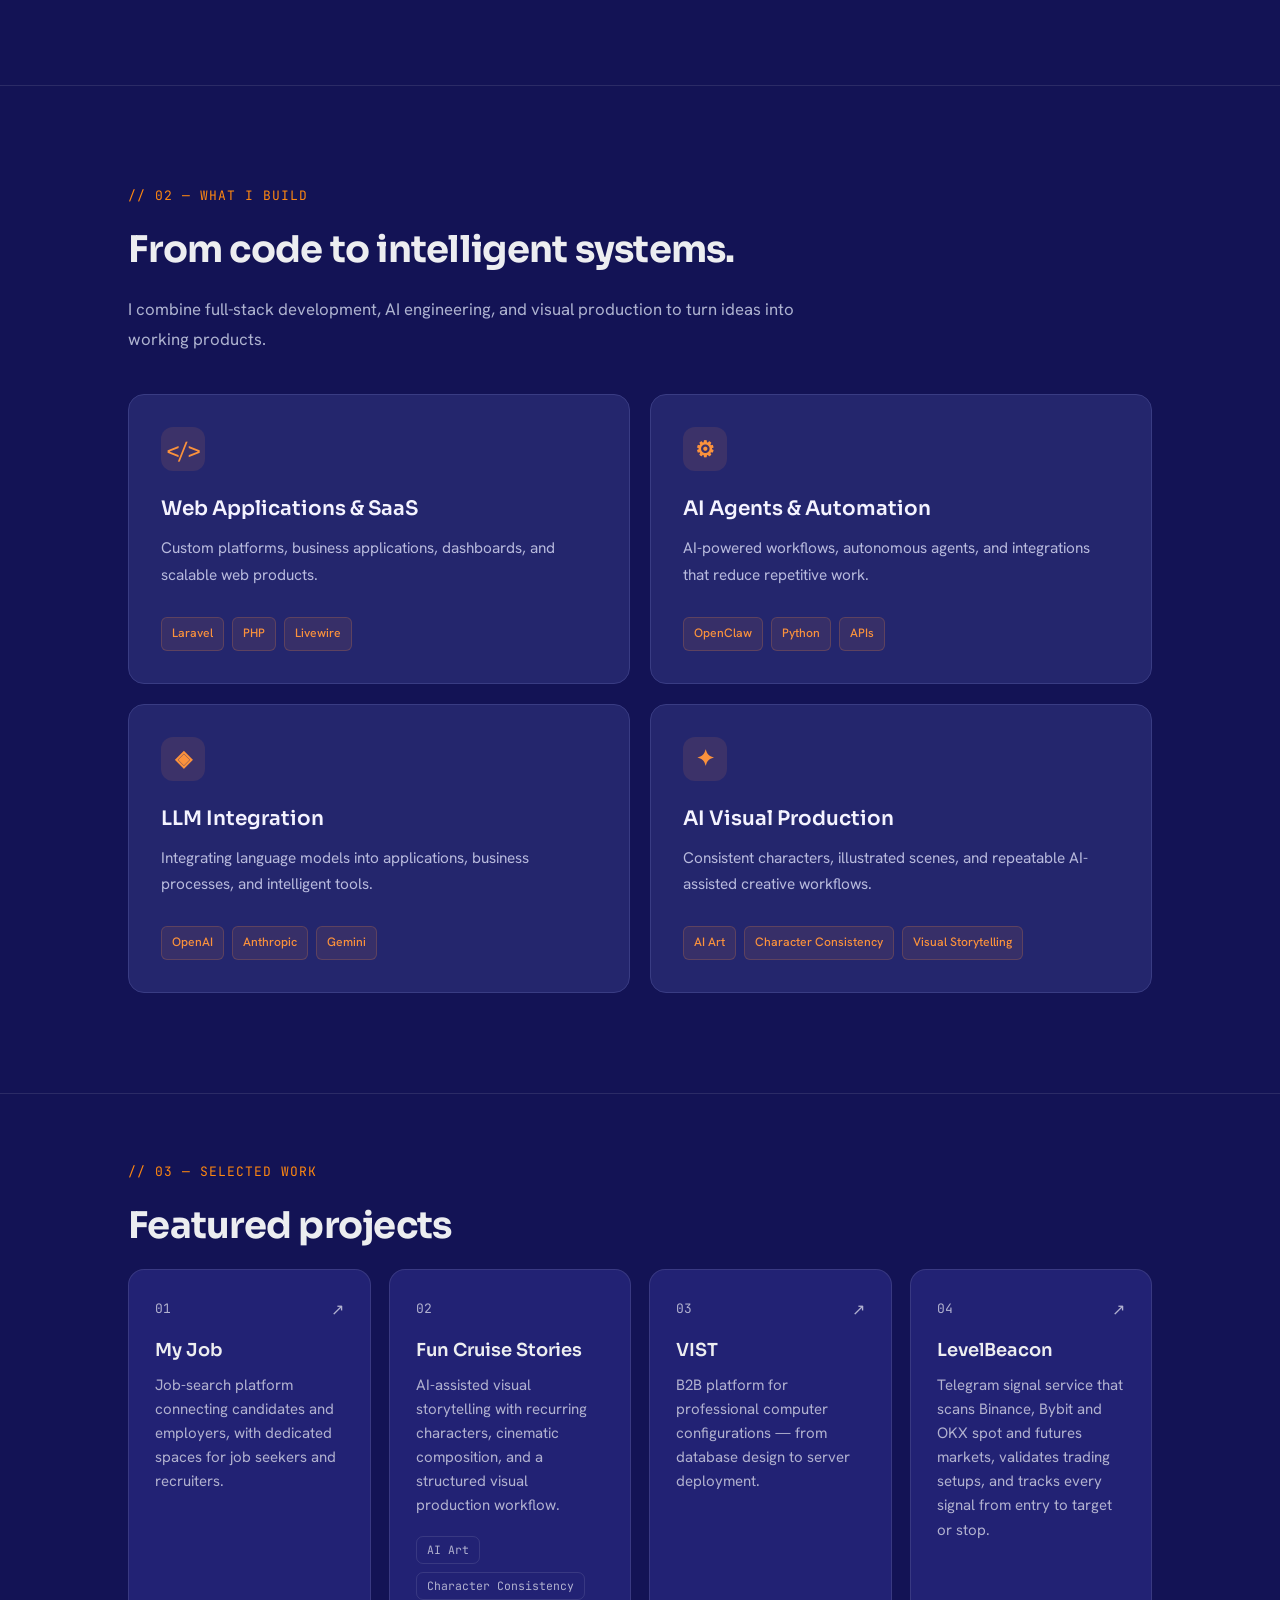
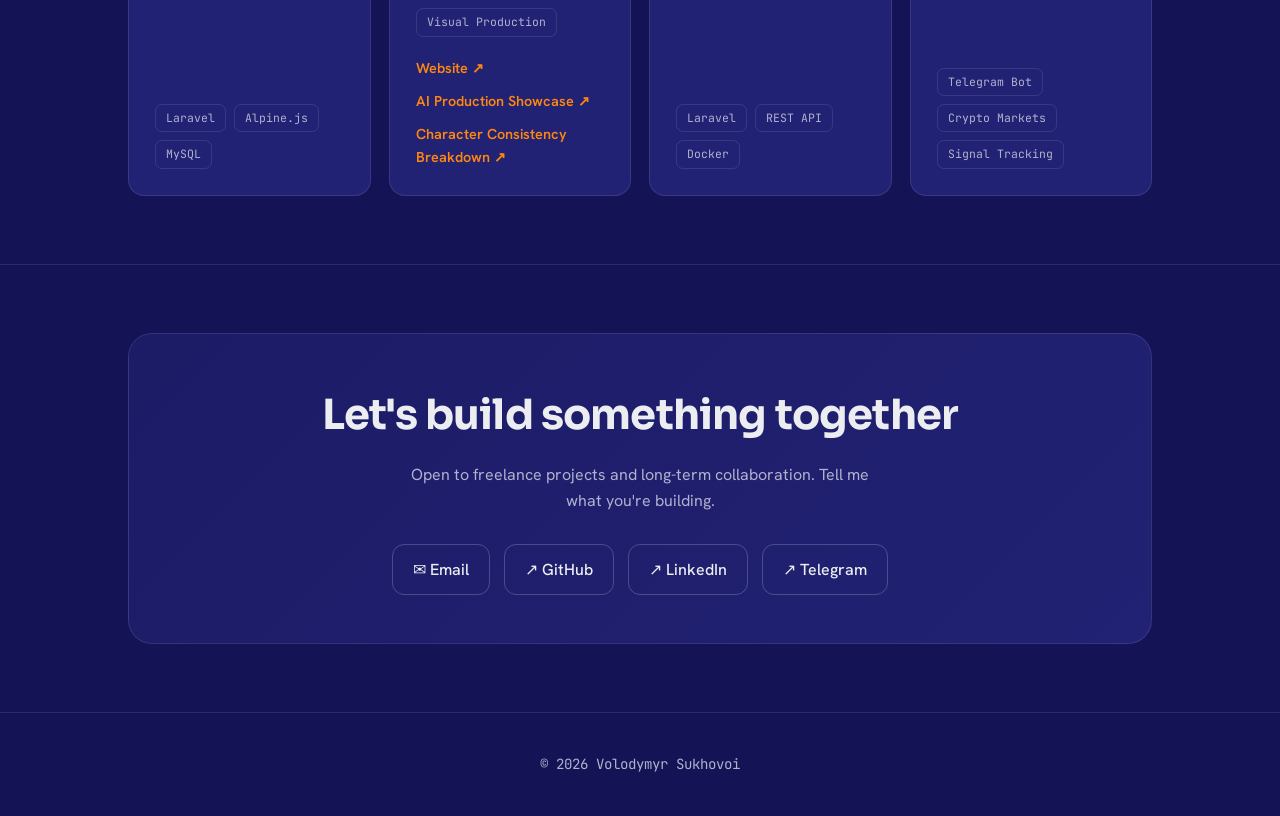
==== commit 76425c29: "content: redesign section 02 as four service cards (EN + UA) Co-Authored-By: Claude Opus 5.5 <norepl" ====
--- a/index.html
+++ b/index.html
@@ -17,7 +17,7 @@
 <link rel="stylesheet" href="style.css" />
 </head>
 <body>
-<nav><div class="nav-inner"><a href="#" class="logo">&lt;<b>Volodymyr</b> /&gt;</a><div class="nav-right"><div class="nav-links"><a href="#stack">Stack</a><a href="#build">Services</a><a href="#work">Work</a><a href="#contact">Contact</a></div><div class="lang"><a href="./" aria-current="page">EN</a><a href="ua/" hreflang="uk" lang="uk">UA</a></div></div></div></nav>
+<nav><div class="nav-inner"><a href="#" class="logo">&lt;<b>Volodymyr</b> /&gt;</a><div class="nav-right"><div class="nav-links"><a href="#stack">Stack</a><a href="#services">Services</a><a href="#work">Work</a><a href="#contact">Contact</a></div><div class="lang"><a href="./" aria-current="page">EN</a><a href="ua/" hreflang="uk" lang="uk">UA</a></div></div></div></nav>
 <header><div class="wrap">
 <span class="eyebrow reveal d1"><span class="dot"></span> AVAILABLE FOR FREELANCE &amp; COLLABORATION</span>
 <h1 class="reveal d2">Volodymyr<br><span class="accent">builds with AI.</span></h1>
@@ -42,13 +42,102 @@
 <span class="chip"><i class="swatch" style="background:#4479A1"></i>MySQL</span><span class="chip"><i class="swatch" style="background:#336791"></i>PostgreSQL</span><span class="chip"><i class="swatch" style="background:#DC382D"></i>Redis</span><span class="chip"><i class="swatch" style="background:#2496ED"></i>Docker</span><span class="chip"><i class="swatch" style="background:#F05032"></i>Git</span><span class="chip"><i class="swatch" style="background:#6E7681"></i>GitHub Actions</span><span class="chip"><i class="swatch" style="background:#009639"></i>Nginx</span><span class="chip"><i class="swatch" style="background:#F38020"></i>Cloudflare</span>
 </div></div>
 </div></section>
-<section id="build"><div class="wrap"><div class="sec-label">// 02 — WHAT I BUILD</div><h2 class="sec-title">Solutions for real business problems</h2><p class="sec-intro">From production web applications to AI-driven workflows and visual storytelling.</p><div class="grid">
-<div class="card"><div class="ico" aria-hidden="true">▣</div><h3>CRM Systems</h3><p>Custom client and sales management platforms tailored to real business workflows.</p></div>
-<div class="card"><div class="ico" aria-hidden="true">▦</div><h3>Booking Platforms</h3><p>Reservation and scheduling systems with calendars, payments, and notifications.</p></div>
-<div class="card"><div class="ico" aria-hidden="true">◇</div><h3>SaaS Products</h3><p>Web applications built around practical product needs, from MVP to deployment.</p></div>
-<div class="card"><div class="ico" aria-hidden="true">⚙</div><h3>AI &amp; Business Automation</h3><p>LLM API integrations, AI-assisted development, and workflows that reduce repetitive work.</p></div>
-<div class="card"><div class="ico" aria-hidden="true">✧</div><h3>AI Visual Production</h3><p>Character reference systems, consistent illustrated scenes, and story-driven visual direction.</p></div>
-</div></div></section>
+<section id="services" class="services-section">
+  <div class="wrap">
+    <div class="sec-label">// 02 — WHAT I BUILD</div>
+
+    <h2 class="sec-title">From code to intelligent systems.</h2>
+
+    <p class="services-intro">
+      I combine full-stack development, AI engineering, and visual
+      production to turn ideas into working products.
+    </p>
+
+    <div class="services-grid">
+
+      <!-- 01: Web Applications &amp; SaaS -->
+      <article class="service-card">
+        <div class="service-icon" aria-hidden="true">
+          &lt;/&gt;
+        </div>
+
+        <h3>Web Applications &amp; SaaS</h3>
+
+        <p>
+          Custom platforms, business applications, dashboards,
+          and scalable web products.
+        </p>
+
+        <div class="service-tags">
+          <span>Laravel</span>
+          <span>PHP</span>
+          <span>Livewire</span>
+        </div>
+      </article>
+
+      <!-- 02: AI Agents &amp; Automation -->
+      <article class="service-card">
+        <div class="service-icon" aria-hidden="true">
+          &#9881;&#xFE0E;
+        </div>
+
+        <h3>AI Agents &amp; Automation</h3>
+
+        <p>
+          AI-powered workflows, autonomous agents, and integrations
+          that reduce repetitive work.
+        </p>
+
+        <div class="service-tags">
+          <span>OpenClaw</span>
+          <span>Python</span>
+          <span>APIs</span>
+        </div>
+      </article>
+
+      <!-- 03: LLM Integration -->
+      <article class="service-card">
+        <div class="service-icon" aria-hidden="true">
+          &#9672;
+        </div>
+
+        <h3>LLM Integration</h3>
+
+        <p>
+          Integrating language models into applications,
+          business processes, and intelligent tools.
+        </p>
+
+        <div class="service-tags">
+          <span>OpenAI</span>
+          <span>Anthropic</span>
+          <span>Gemini</span>
+        </div>
+      </article>
+
+      <!-- 04: AI Visual Production -->
+      <article class="service-card">
+        <div class="service-icon" aria-hidden="true">
+          &#10022;
+        </div>
+
+        <h3>AI Visual Production</h3>
+
+        <p>
+          Consistent characters, illustrated scenes,
+          and repeatable AI-assisted creative workflows.
+        </p>
+
+        <div class="service-tags">
+          <span>AI Art</span>
+          <span>Character Consistency</span>
+          <span>Visual Storytelling</span>
+        </div>
+      </article>
+
+    </div>
+  </div>
+</section>
 <section id="work"><div class="wrap"><div class="sec-label">// 03 — SELECTED WORK</div><h2 class="sec-title">Featured projects</h2><div class="grid">
 <a href="https://myjob.co.ua/" class="proj" target="_blank" rel="noopener noreferrer"><div class="proj-top"><span class="num">01</span><span class="arrow">↗</span></div><h3>My Job</h3><p>Job-search platform connecting candidates and employers, with dedicated spaces for job seekers and recruiters.</p><div class="tags"><span class="tag">Laravel</span><span class="tag">Alpine.js</span><span class="tag">MySQL</span></div></a>
 <div class="proj"><div class="proj-top"><span class="num">02</span></div><h3>Fun Cruise Stories</h3><p>AI-assisted visual storytelling with recurring characters, cinematic composition, and a structured visual production workflow.</p><div class="tags"><span class="tag">AI Art</span><span class="tag">Character Consistency</span><span class="tag">Visual Production</span></div><div class="project-links"><a href="https://funcruisestories.pp.ua/" target="_blank" rel="noopener noreferrer">Website ↗</a><a href="https://github.com/vsukhovoi/ai-design-automation-showcase" target="_blank" rel="noopener noreferrer">AI Production Showcase ↗</a><a href="https://github.com/vsukhovoi/ai-design-automation-showcase/tree/main/breakdown" target="_blank" rel="noopener noreferrer">Character Consistency Breakdown ↗</a></div></div>
--- a/style.css
+++ b/style.css
@@ -15,3 +15,146 @@
 .reveal{opacity:0;transform:translateY(22px);animation:rise .7s cubic-bezier(.2,.7,.2,1) forwards}@keyframes rise{to{opacity:1;transform:none}}.d1{animation-delay:.05s}.d2{animation-delay:.15s}.d3{animation-delay:.25s}.d4{animation-delay:.35s}.d5{animation-delay:.45s}
 @media(max-width:640px){.nav-links{display:none}header{padding:72px 0 56px}.wrap{padding:0 20px}.contact-box{padding:30px 20px}.role .sep{margin:0 5px}}
 @media(prefers-reduced-motion:reduce){*,*::before,*::after{animation-duration:.01ms!important;transition-duration:.01ms!important;scroll-behavior:auto!important}}
+
+/* ========================================
+   SECTION 02 — WHAT I BUILD
+   ======================================== */
+
+.services-section {
+  padding: 100px 0;
+}
+
+.services-intro {
+  max-width: 680px;
+  margin: 0 0 40px;
+  color: #aeb3d0;
+  font-size: 1.05rem;
+  line-height: 1.8;
+}
+
+/* 2 × 2 desktop grid */
+.services-grid {
+  display: grid;
+  grid-template-columns: repeat(2, minmax(0, 1fr));
+  gap: 20px;
+}
+
+/* Cards */
+.service-card {
+  display: flex;
+  flex-direction: column;
+  min-height: 260px;
+  padding: 32px;
+  background: #24266d;
+  border: 1px solid #393c83;
+  border-radius: 16px;
+  transition:
+    transform 0.25s ease,
+    border-color 0.25s ease,
+    background 0.25s ease;
+}
+
+.service-card:hover {
+  transform: translateY(-5px);
+  border-color: #fb923c;
+  background: #292c78;
+}
+
+/* Icon */
+.service-icon {
+  display: flex;
+  align-items: center;
+  justify-content: center;
+  width: 44px;
+  height: 44px;
+  margin-bottom: 24px;
+  background: #3c3269;
+  color: #fb923c;
+  border-radius: 12px;
+  font-size: 22px;
+  font-weight: 600;
+}
+
+/* Text */
+.service-card h3 {
+  margin: 0 0 12px;
+  color: #f4f3ff;
+  font-family: var(--f-head);
+  font-size: 1.25rem;
+  font-weight: 600;
+  line-height: 1.4;
+}
+
+.service-card p {
+  margin: 0 0 28px;
+  color: #b8badd;
+  font-size: 0.96rem;
+  line-height: 1.75;
+}
+
+/* Technology tags */
+.service-tags {
+  display: flex;
+  flex-wrap: wrap;
+  gap: 8px;
+  margin-top: auto;
+}
+
+.service-tags span {
+  padding: 6px 10px;
+  background: rgba(251, 146, 60, 0.09);
+  border: 1px solid rgba(251, 146, 60, 0.2);
+  border-radius: 6px;
+  color: #fb923c;
+  font-size: 0.76rem;
+  font-weight: 500;
+  white-space: nowrap;
+}
+
+/* Tablet */
+@media (max-width: 768px) {
+  .services-section {
+    padding: 70px 0;
+  }
+
+  .services-grid {
+    gap: 16px;
+  }
+
+  .service-card {
+    padding: 24px;
+    min-height: 250px;
+  }
+}
+
+/* Mobile */
+@media (max-width: 600px) {
+  .services-grid {
+    grid-template-columns: 1fr;
+  }
+
+  .services-intro {
+    font-size: 0.95rem;
+    margin-bottom: 28px;
+  }
+
+  .service-card {
+    min-height: auto;
+    padding: 26px;
+  }
+
+  .service-card p {
+    margin-bottom: 24px;
+  }
+}
+
+/* Accessibility */
+@media (prefers-reduced-motion: reduce) {
+  .service-card {
+    transition: none;
+  }
+
+  .service-card:hover {
+    transform: none;
+  }
+}
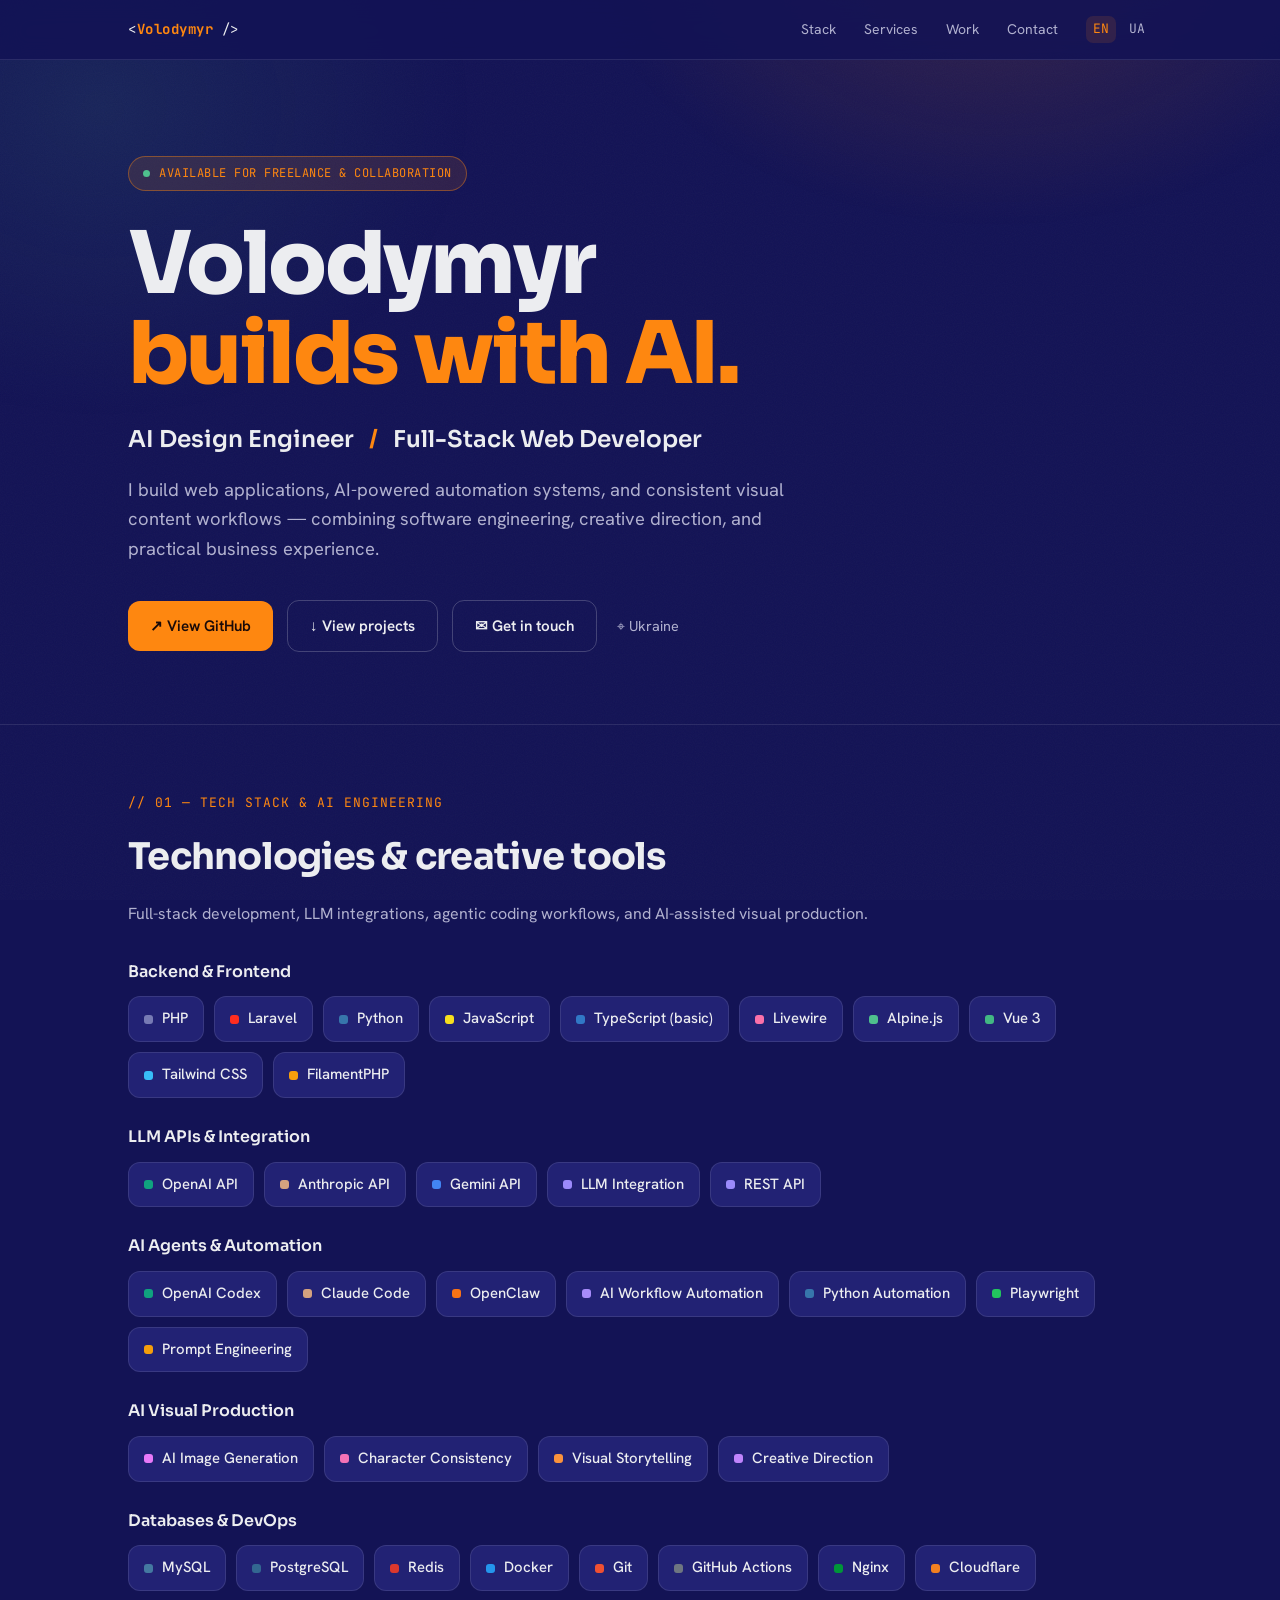
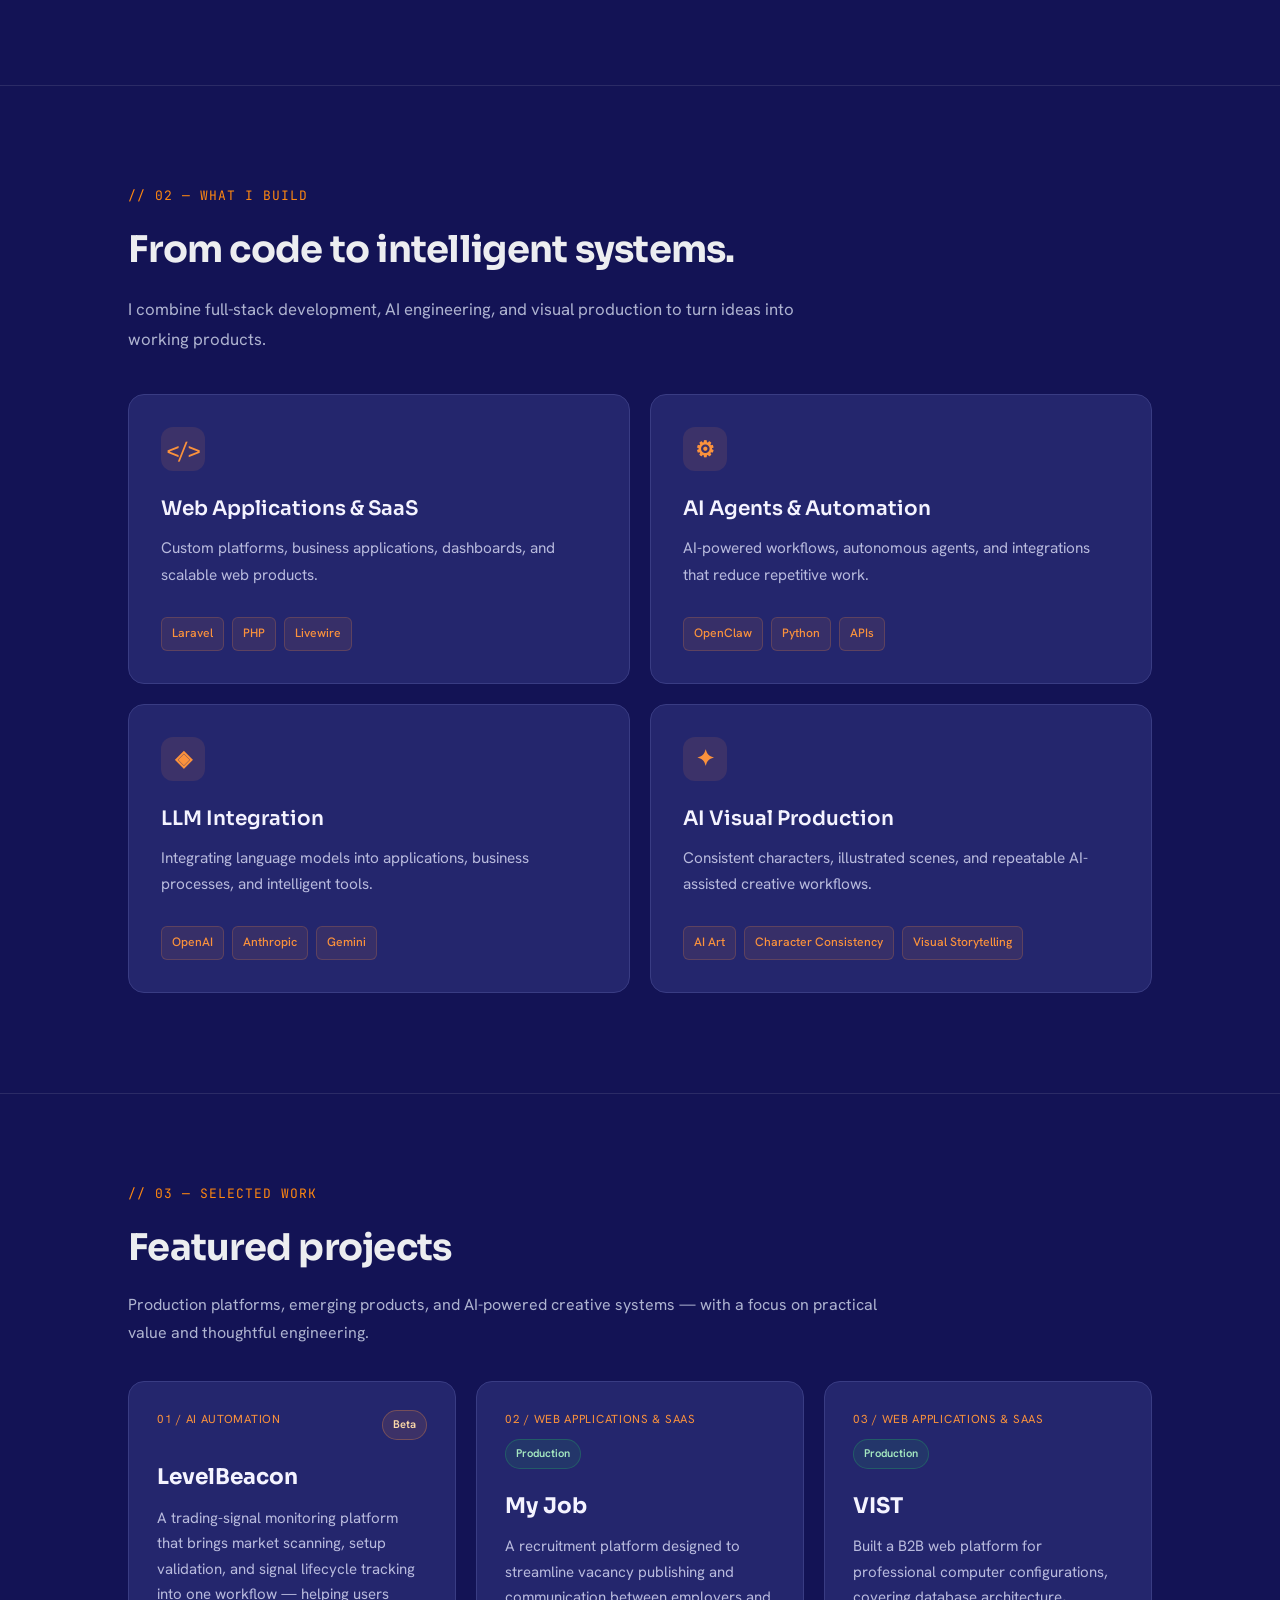
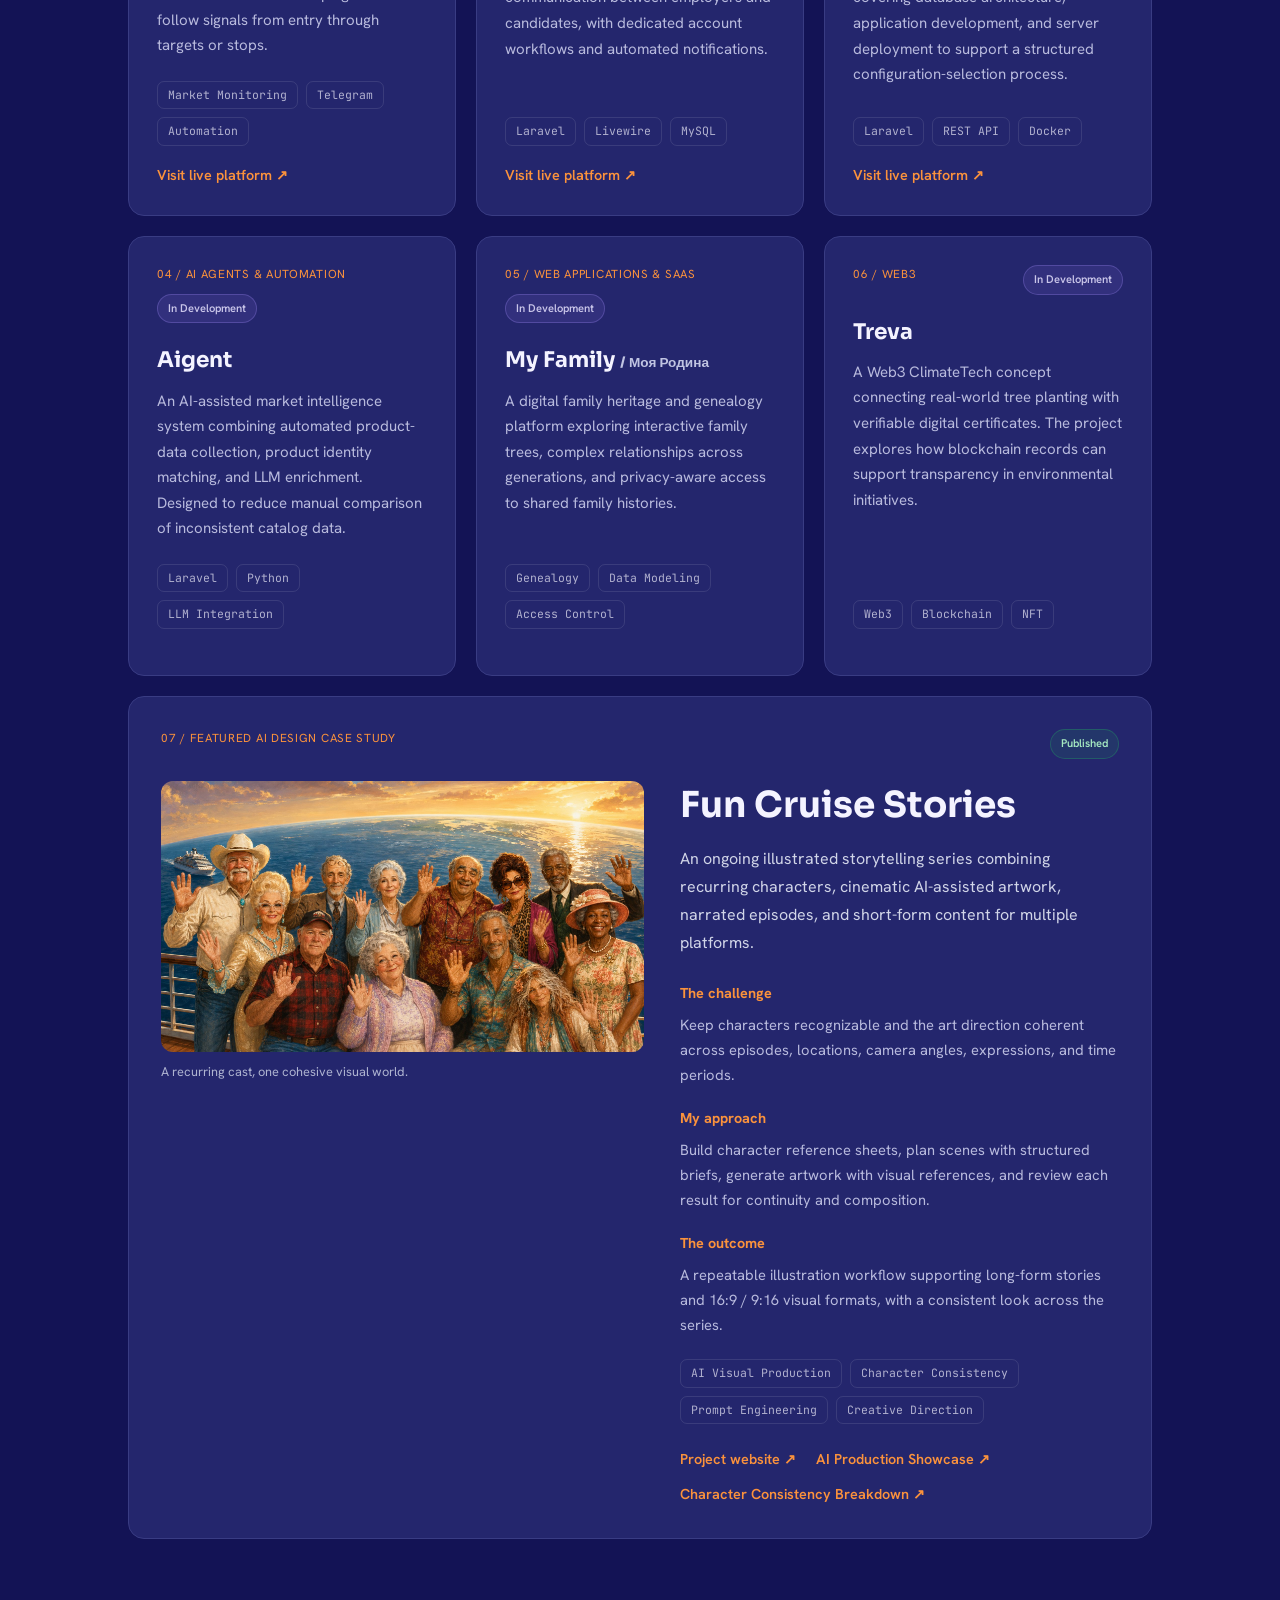
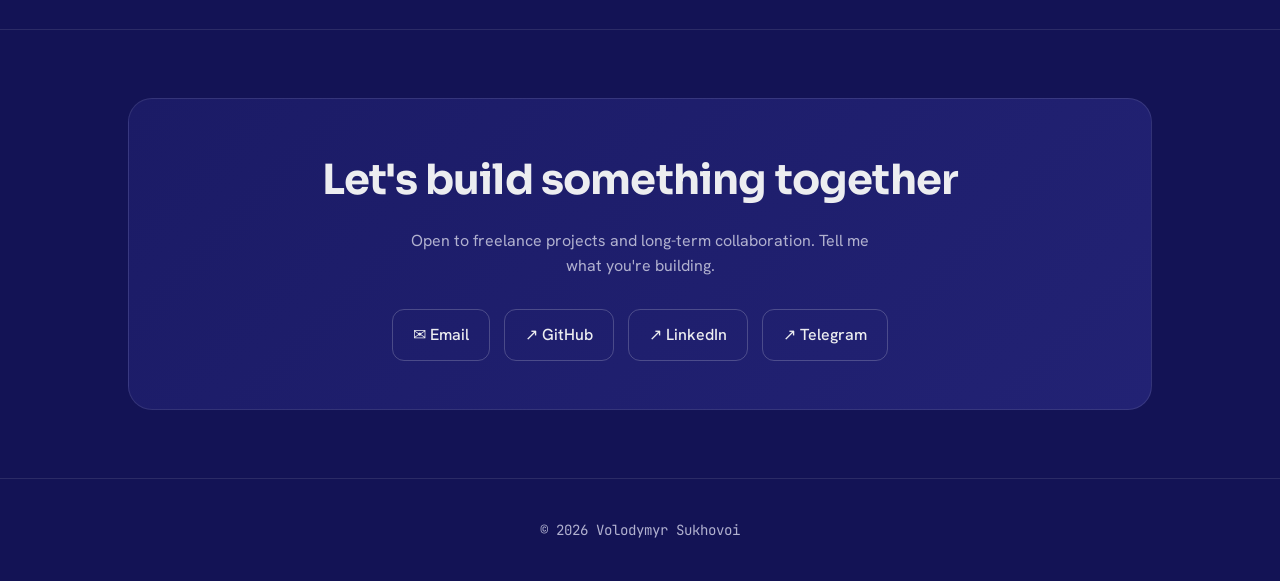
==== commit 9a30a60d: "content: rebuild Selected Work with seven projects and featured AI case (EN + UA) - Featured Fun Cru" ====
--- a/index.html
+++ b/index.html
@@ -23,7 +23,7 @@
 <h1 class="reveal d2">Volodymyr<br><span class="accent">builds with AI.</span></h1>
 <p class="role reveal d3">AI Design Engineer <span class="sep">/</span> Full-Stack Web Developer</p>
 <p class="lead reveal d4">I build web applications, AI-powered automation systems, and consistent visual content workflows — combining software engineering, creative direction, and practical business experience.</p>
-<div class="cta reveal d5"><a href="https://github.com/vsukhovoi" class="btn btn-primary" target="_blank" rel="noopener noreferrer">↗ View GitHub</a><a href="mailto:volodymyrsukhovoi@gmail.com" class="btn btn-ghost">✉ Get in touch</a><span class="meta-chip">⌖ Ukraine</span></div>
+<div class="cta reveal d5"><a href="https://github.com/vsukhovoi" class="btn btn-primary" target="_blank" rel="noopener noreferrer">↗ View GitHub</a><a class="btn btn-ghost" href="#work">↓ View projects</a><a href="mailto:volodymyrsukhovoi@gmail.com" class="btn btn-ghost">✉ Get in touch</a><span class="meta-chip">⌖ Ukraine</span></div>
 </div></header>
 <section id="stack"><div class="wrap"><div class="sec-label">// 01 — TECH STACK &amp; AI ENGINEERING</div><h2 class="sec-title">Technologies &amp; creative tools</h2><p class="sec-intro">Full-stack development, LLM integrations, agentic coding workflows, and AI-assisted visual production.</p>
 <div class="stack-group"><h3>Backend &amp; Frontend</h3><div class="stack">
@@ -138,11 +138,18 @@
     </div>
   </div>
 </section>
-<section id="work"><div class="wrap"><div class="sec-label">// 03 — SELECTED WORK</div><h2 class="sec-title">Featured projects</h2><div class="grid">
-<a href="https://myjob.co.ua/" class="proj" target="_blank" rel="noopener noreferrer"><div class="proj-top"><span class="num">01</span><span class="arrow">↗</span></div><h3>My Job</h3><p>Job-search platform connecting candidates and employers, with dedicated spaces for job seekers and recruiters.</p><div class="tags"><span class="tag">Laravel</span><span class="tag">Alpine.js</span><span class="tag">MySQL</span></div></a>
-<div class="proj"><div class="proj-top"><span class="num">02</span></div><h3>Fun Cruise Stories</h3><p>AI-assisted visual storytelling with recurring characters, cinematic composition, and a structured visual production workflow.</p><div class="tags"><span class="tag">AI Art</span><span class="tag">Character Consistency</span><span class="tag">Visual Production</span></div><div class="project-links"><a href="https://funcruisestories.pp.ua/" target="_blank" rel="noopener noreferrer">Website ↗</a><a href="https://github.com/vsukhovoi/ai-design-automation-showcase" target="_blank" rel="noopener noreferrer">AI Production Showcase ↗</a><a href="https://github.com/vsukhovoi/ai-design-automation-showcase/tree/main/breakdown" target="_blank" rel="noopener noreferrer">Character Consistency Breakdown ↗</a></div></div>
-<a href="https://vist.net.ua/" class="proj" target="_blank" rel="noopener noreferrer"><div class="proj-top"><span class="num">03</span><span class="arrow">↗</span></div><h3>VIST</h3><p>B2B platform for professional computer configurations — from database design to server deployment.</p><div class="tags"><span class="tag">Laravel</span><span class="tag">REST API</span><span class="tag">Docker</span></div></a>
-<a href="https://levelbeacon.pp.ua/" class="proj" target="_blank" rel="noopener noreferrer"><div class="proj-top"><span class="num">04</span><span class="arrow">↗</span></div><h3>LevelBeacon</h3><p>Telegram signal service that scans Binance, Bybit and OKX spot and futures markets, validates trading setups, and tracks every signal from entry to target or stop.</p><div class="tags"><span class="tag">Telegram Bot</span><span class="tag">Crypto Markets</span><span class="tag">Signal Tracking</span></div></a>
+<section class="work-section" id="work"><div class="wrap">
+<div class="sec-label">// 03 — SELECTED WORK</div>
+<h2 class="sec-title">Featured projects</h2>
+<p class="work-intro">Production platforms, emerging products, and AI-powered creative systems — with a focus on practical value and thoughtful engineering.</p>
+<div class="portfolio-grid">
+<article class="portfolio-card"><div class="portfolio-card-top"><span class="num">01 / AI AUTOMATION</span><span class="project-status status-beta">Beta</span></div><h3>LevelBeacon</h3><p>A trading-signal monitoring platform that brings market scanning, setup validation, and signal lifecycle tracking into one workflow — helping users follow signals from entry through targets or stops.</p><div class="tags"><span class="tag">Market Monitoring</span><span class="tag">Telegram</span><span class="tag">Automation</span></div><a class="portfolio-link" href="https://levelbeacon.pp.ua/" rel="noopener noreferrer" target="_blank">Visit live platform ↗</a></article>
+<article class="portfolio-card"><div class="portfolio-card-top"><span class="num">02 / WEB APPLICATIONS &amp; SAAS</span><span class="project-status status-live">Production</span></div><h3>My Job</h3><p>A recruitment platform designed to streamline vacancy publishing and communication between employers and candidates, with dedicated account workflows and automated notifications.</p><div class="tags"><span class="tag">Laravel</span><span class="tag">Livewire</span><span class="tag">MySQL</span></div><a class="portfolio-link" href="https://myjob.co.ua/" rel="noopener noreferrer" target="_blank">Visit live platform ↗</a></article>
+<article class="portfolio-card"><div class="portfolio-card-top"><span class="num">03 / WEB APPLICATIONS &amp; SAAS</span><span class="project-status status-live">Production</span></div><h3>VIST</h3><p>Built a B2B web platform for professional computer configurations, covering database architecture, application development, and server deployment to support a structured configuration-selection process.</p><div class="tags"><span class="tag">Laravel</span><span class="tag">REST API</span><span class="tag">Docker</span></div><a class="portfolio-link" href="https://vist.net.ua/" rel="noopener noreferrer" target="_blank">Visit live platform ↗</a></article>
+<article class="portfolio-card"><div class="portfolio-card-top"><span class="num">04 / AI AGENTS &amp; AUTOMATION</span><span class="project-status status-dev">In Development</span></div><h3>Aigent</h3><p>An AI-assisted market intelligence system combining automated product-data collection, product identity matching, and LLM enrichment. Designed to reduce manual comparison of inconsistent catalog data.</p><div class="tags"><span class="tag">Laravel</span><span class="tag">Python</span><span class="tag">LLM Integration</span></div></article>
+<article class="portfolio-card"><div class="portfolio-card-top"><span class="num">05 / WEB APPLICATIONS &amp; SAAS</span><span class="project-status status-dev">In Development</span></div><h3>My Family <span class="portfolio-subtitle">/ Моя Родина</span></h3><p>A digital family heritage and genealogy platform exploring interactive family trees, complex relationships across generations, and privacy-aware access to shared family histories.</p><div class="tags"><span class="tag">Genealogy</span><span class="tag">Data Modeling</span><span class="tag">Access Control</span></div></article>
+<article class="portfolio-card"><div class="portfolio-card-top"><span class="num">06 / WEB3</span><span class="project-status status-dev">In Development</span></div><h3>Treva</h3><p>A Web3 ClimateTech concept connecting real-world tree planting with verifiable digital certificates. The project explores how blockchain records can support transparency in environmental initiatives.</p><div class="tags"><span class="tag">Web3</span><span class="tag">Blockchain</span><span class="tag">NFT</span></div></article>
+<article class="portfolio-card featured-ai-case"><div class="portfolio-card-top"><span class="num">07 / FEATURED AI DESIGN CASE STUDY</span><span class="project-status status-published">Published</span></div><div class="featured-case-layout"><div class="featured-case-visual"><img alt="Fun Cruise Stories: an ensemble of twelve recurring illustrated characters waving on a cruise ship deck at sunset" decoding="async" height="1080" loading="lazy" src="images/fun-cruise-stories-cover.jpg" width="1920"/><p class="image-caption">A recurring cast, one cohesive visual world.</p></div><div class="featured-case-content"><h3>Fun Cruise Stories</h3><p class="featured-case-lead">An ongoing illustrated storytelling series combining recurring characters, cinematic AI-assisted artwork, narrated episodes, and short-form content for multiple platforms.</p><div class="case-detail"><h4>The challenge</h4><p>Keep characters recognizable and the art direction coherent across episodes, locations, camera angles, expressions, and time periods.</p></div><div class="case-detail"><h4>My approach</h4><p>Build character reference sheets, plan scenes with structured briefs, generate artwork with visual references, and review each result for continuity and composition.</p></div><div class="case-detail"><h4>The outcome</h4><p>A repeatable illustration workflow supporting long-form stories and 16:9 / 9:16 visual formats, with a consistent look across the series.</p></div><div class="tags"><span class="tag">AI Visual Production</span><span class="tag">Character Consistency</span><span class="tag">Prompt Engineering</span><span class="tag">Creative Direction</span></div><div class="featured-case-links"><a href="https://funcruisestories.pp.ua/" rel="noopener noreferrer" target="_blank">Project website ↗</a><a href="https://github.com/vsukhovoi/ai-design-automation-showcase" rel="noopener noreferrer" target="_blank">AI Production Showcase ↗</a><a href="https://github.com/vsukhovoi/ai-design-automation-showcase/tree/main/breakdown" rel="noopener noreferrer" target="_blank">Character Consistency Breakdown ↗</a></div></div></div></article>
 </div></div></section>
 <section id="contact"><div class="wrap"><div class="contact-box"><h2>Let's build something together</h2><p>Open to freelance projects and long-term collaboration. Tell me what you're building.</p><div class="socials"><a href="mailto:volodymyrsukhovoi@gmail.com" class="soc">✉ Email</a><a href="https://github.com/vsukhovoi" class="soc" target="_blank" rel="noopener noreferrer">↗ GitHub</a><a href="https://linkedin.com/in/volodymyr-sukhovoi" class="soc" target="_blank" rel="noopener noreferrer">↗ LinkedIn</a><a href="https://t.me/vsukhovoi" class="soc" target="_blank" rel="noopener noreferrer">↗ Telegram</a></div></div></div></section>
 <footer><div class="wrap"><span class="mono">© <span id="year">2026</span> Volodymyr Sukhovoi</span></div></footer>
--- a/style.css
+++ b/style.css
@@ -158,3 +158,45 @@
     transform: none;
   }
 }
+
+/* ========================================
+   SECTION 03 — SELECTED WORK
+   ======================================== */
+/* Selected Work — seven projects, featured AI case */
+.work-section{padding:90px 0}
+.work-intro{max-width:760px;margin:0 0 34px;color:#aeb3d0;line-height:1.75}
+.portfolio-grid{display:grid;grid-template-columns:repeat(3,minmax(0,1fr));gap:20px}
+.portfolio-card{min-width:0;display:flex;flex-direction:column;padding:28px;background:#24266d;border:1px solid #393c83;border-radius:16px;transition:transform .25s ease,border-color .25s ease}
+.portfolio-card:hover{transform:translateY(-4px);border-color:#fb923c}
+.portfolio-card-top{display:flex;align-items:flex-start;justify-content:space-between;flex-wrap:wrap;gap:10px;margin-bottom:22px}
+.portfolio-card .num{color:#fb923c;font-size:.73rem;letter-spacing:.06em}
+.project-status{display:inline-flex;align-items:center;white-space:nowrap;border-radius:999px;padding:5px 10px;font-size:.7rem;font-weight:600}
+.status-live{color:#a5e9c1;background:rgba(34,197,94,.1);border:1px solid rgba(34,197,94,.27)}
+.status-beta{color:#fcd9a8;background:rgba(251,146,60,.11);border:1px solid rgba(251,146,60,.3)}
+.status-dev{color:#c9c5e9;background:rgba(167,139,250,.11);border:1px solid rgba(167,139,250,.28)}
+.status-published{color:#a5e9c1;background:rgba(34,197,94,.1);border:1px solid rgba(34,197,94,.27)}
+.portfolio-card h3{font-family:var(--f-head);color:#f4f3ff;font-size:1.35rem;line-height:1.35;margin:0 0 14px}
+.portfolio-subtitle{font-size:.85rem;color:#c0c4e2}
+.portfolio-card>p{color:#b8badd;line-height:1.7;font-size:.94rem;margin:0 0 22px}
+.portfolio-card .tags{display:flex;flex-wrap:wrap;gap:8px;margin-top:auto;margin-bottom:18px}
+.portfolio-card .tag{display:inline-flex;align-items:center;white-space:normal}
+.portfolio-link{color:#fb923c;font-size:.9rem;font-weight:600;text-decoration:none;align-self:flex-start}
+.portfolio-link:hover,.featured-case-links a:hover{text-decoration:underline}
+.featured-ai-case{grid-column:1/-1;display:block;padding:32px}
+.featured-ai-case:hover{transform:none}
+.featured-case-layout{display:grid;grid-template-columns:minmax(0,1.1fr) minmax(0,1fr);gap:36px;align-items:start}
+.featured-case-visual{min-width:0}
+.featured-case-visual img{display:block;width:100%;height:auto;aspect-ratio:16/9;object-fit:contain;border-radius:12px}
+.image-caption{font-size:.8rem;color:#aeb3d0;margin:10px 0 0}
+.featured-case-content{min-width:0}
+.featured-case-content h3{font-size:clamp(1.6rem,2.8vw,2.3rem);margin:0 0 16px}
+.featured-case-lead{color:#d1d5e8;line-height:1.75;margin:0 0 25px}
+.case-detail{margin:0 0 20px}
+.case-detail h4{color:#fb923c;font-size:.9rem;margin:0 0 7px}
+.case-detail p{color:#b8badd;line-height:1.7;font-size:.92rem;margin:0}
+.featured-case-content .tags{margin:22px 0 0}
+.featured-case-links{display:flex;flex-wrap:wrap;gap:12px 20px;margin-top:24px}
+.featured-case-links a{color:#fb923c;text-decoration:none;font-size:.9rem;font-weight:600}
+@media(max-width:980px){.portfolio-grid{grid-template-columns:repeat(2,minmax(0,1fr))}.featured-case-layout{grid-template-columns:1fr}}
+@media(max-width:600px){.work-section{padding:65px 0}.portfolio-grid{grid-template-columns:1fr;gap:16px}.portfolio-card{padding:23px}.featured-ai-case{padding:23px}.featured-case-layout{gap:25px}}
+@media(prefers-reduced-motion:reduce){.portfolio-card{transition:none}.portfolio-card:hover{transform:none}}
